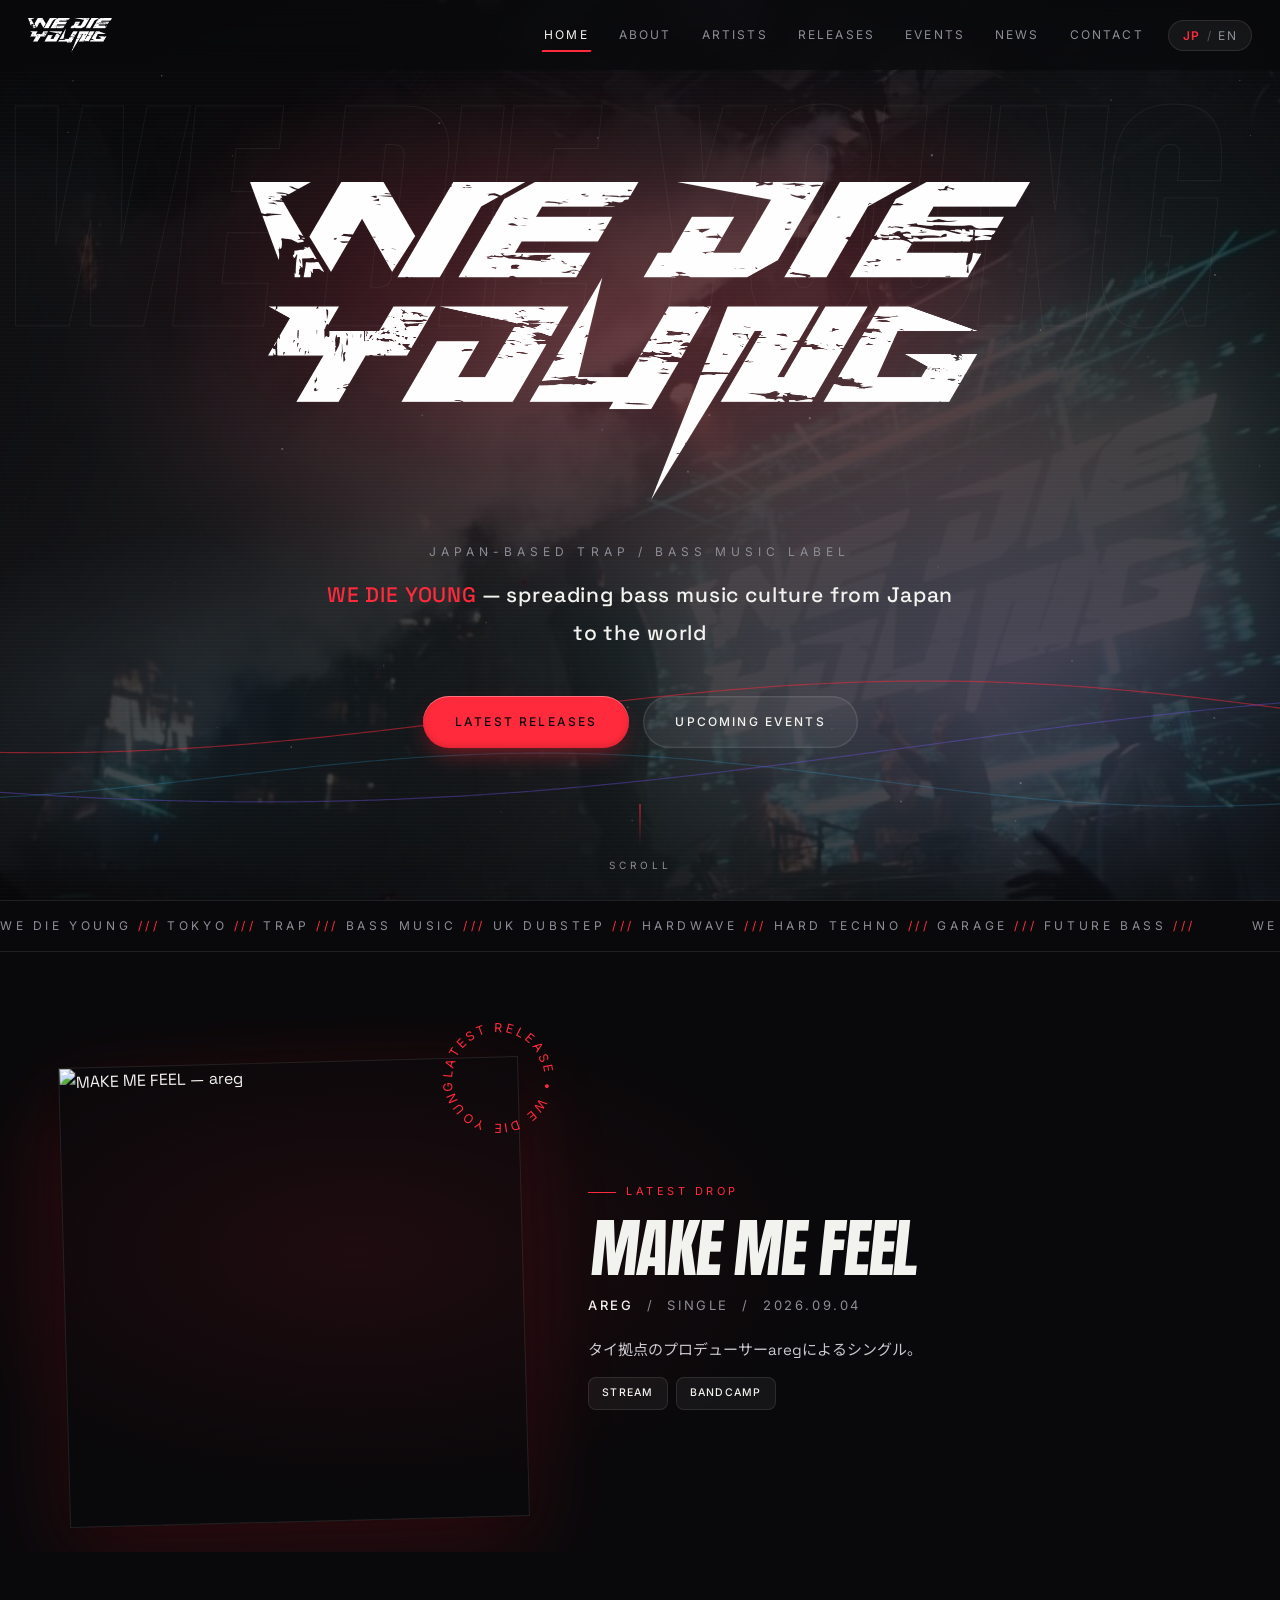
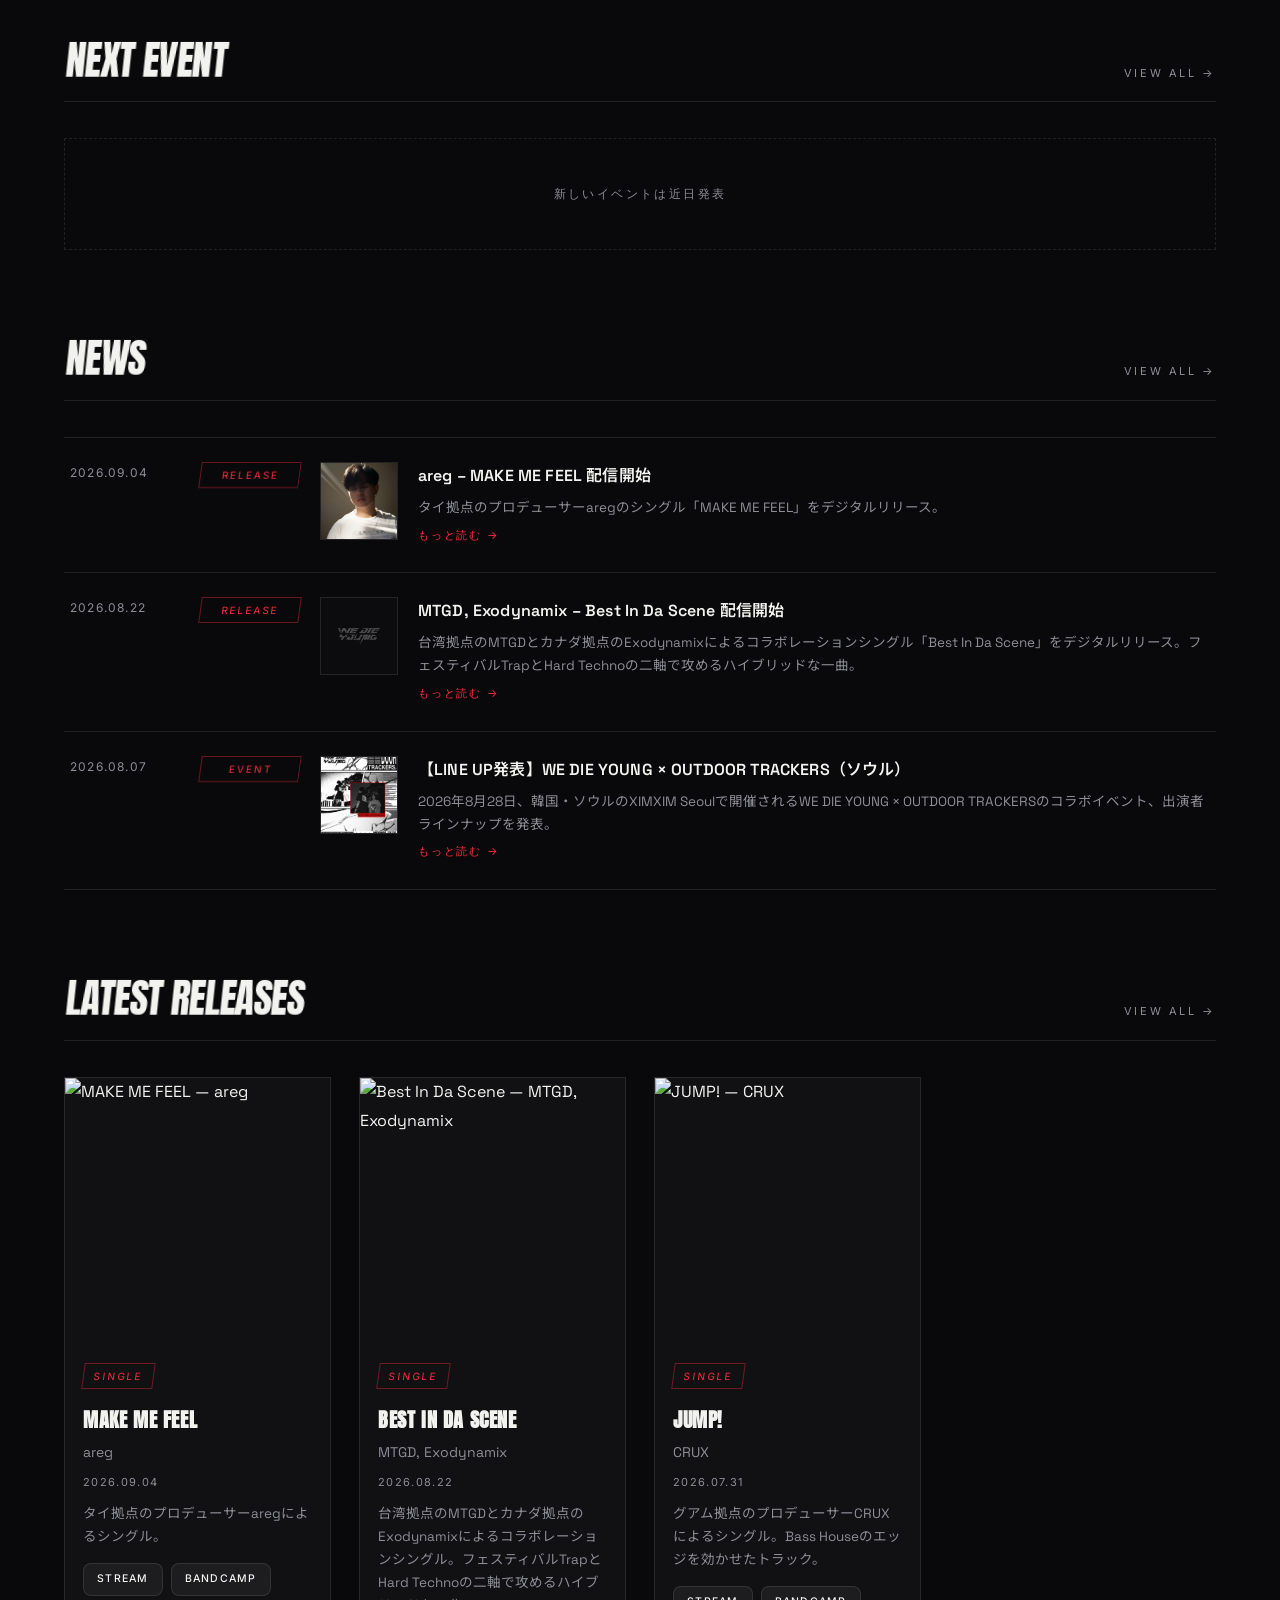
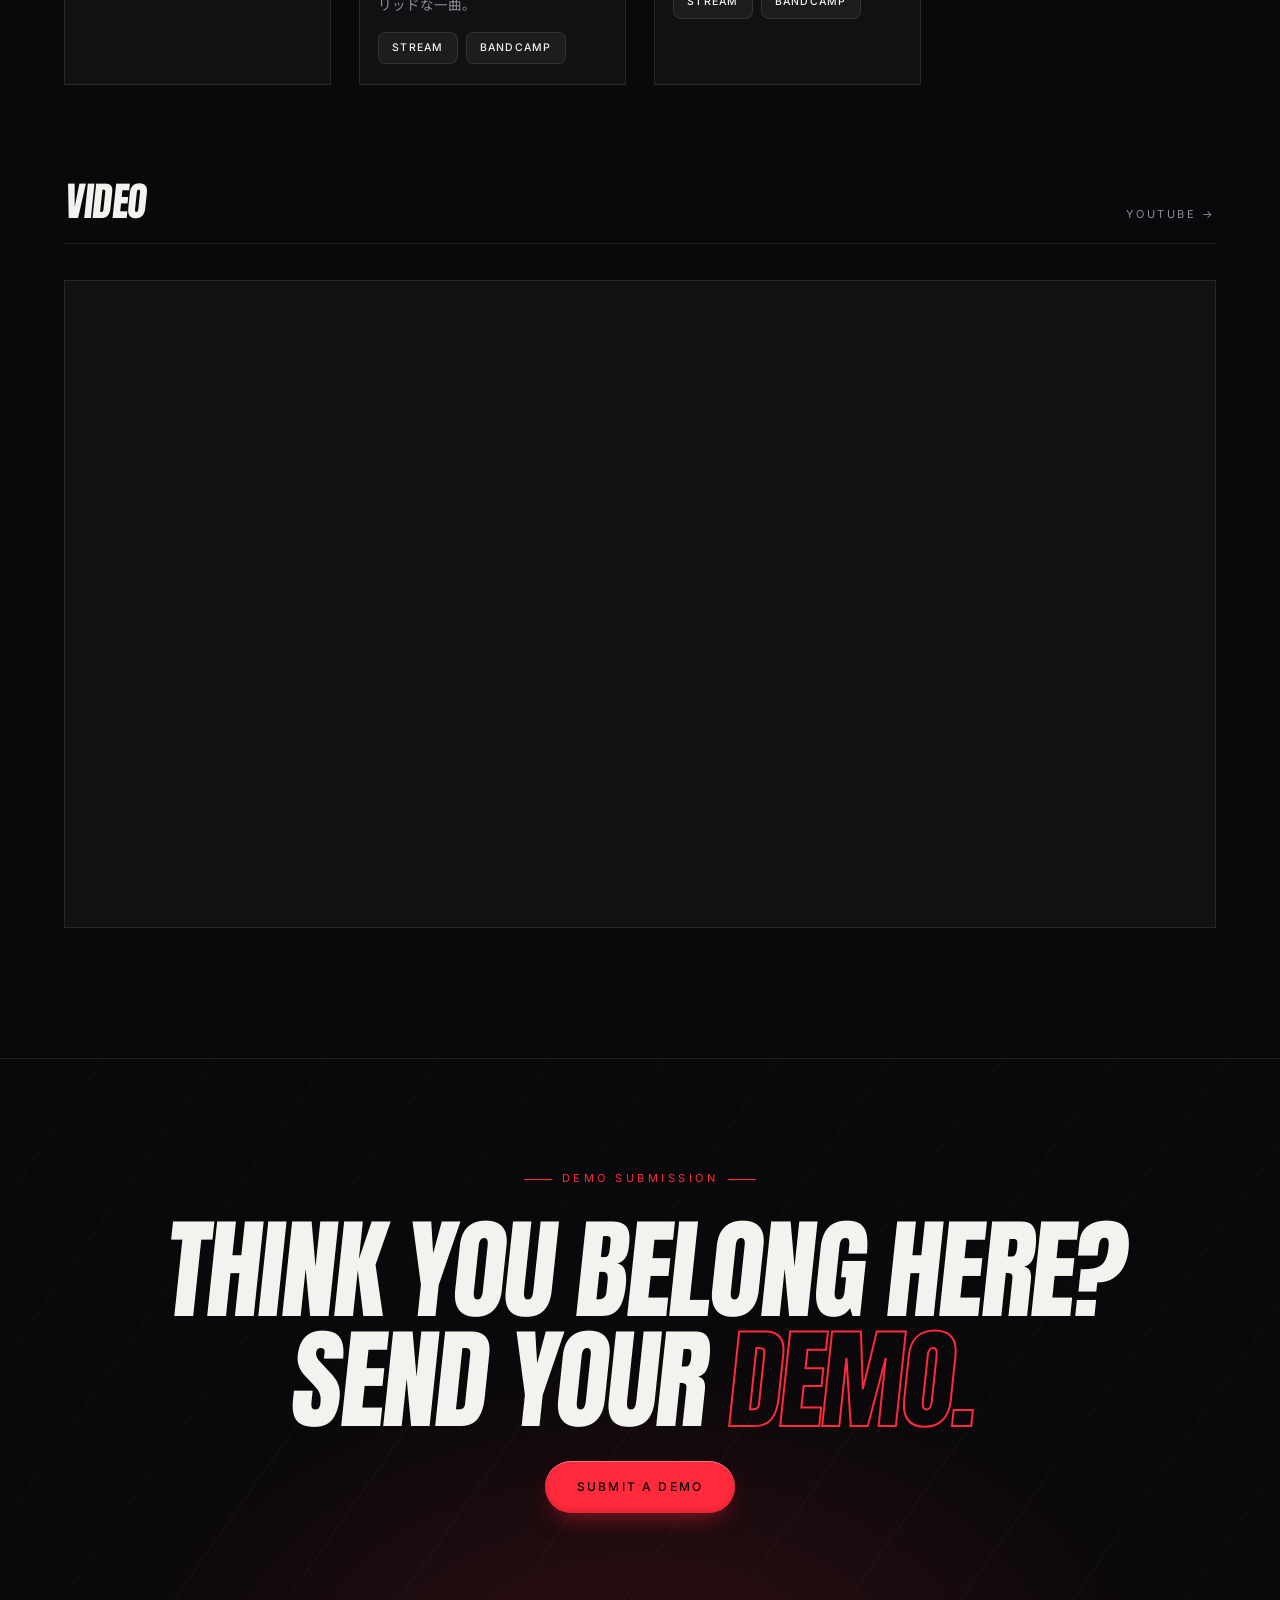
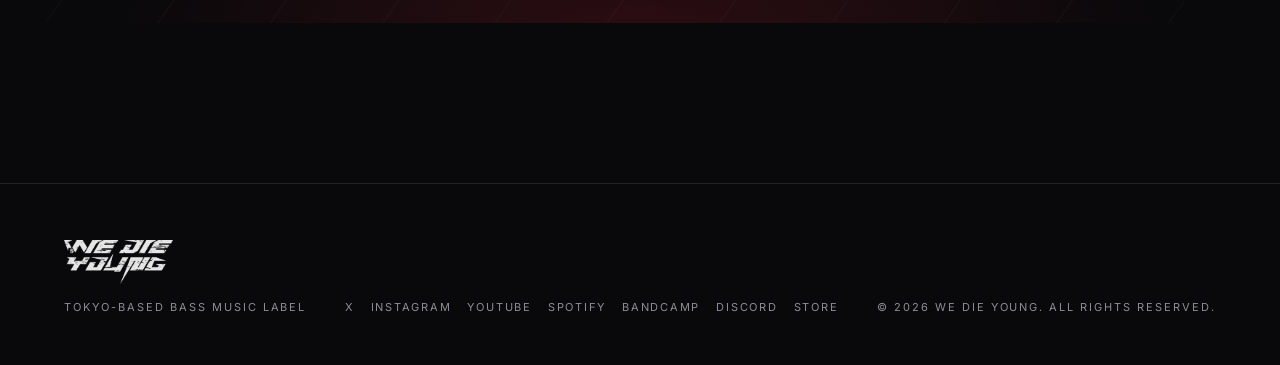
==== index.html @ 034a58c7 "NEWS: aregのSoundCloudリンクを追加 Co-Authored-By: Claude Sonnet 5 <noreply@anthropic.com>" ====
<!DOCTYPE html>
<html lang="ja">
<head>
  <meta charset="UTF-8">
  <meta name="viewport" content="width=device-width, initial-scale=1.0">

  <!-- Google Search Console 所有権確認 -->
  <meta name="google-site-verification" content="VJyze61ZXg7yGcKN54OyJdXApuCz0H3_Sy559-HtRFE" />

  <!-- Google Analytics 4 -->
  <script async src="https://www.googletagmanager.com/gtag/js?id=G-9M0V7KZEGQ"></script>
  <script>
    window.dataLayer = window.dataLayer || [];
    function gtag(){dataLayer.push(arguments);}
    gtag('js', new Date());
    gtag('config', 'G-9M0V7KZEGQ');
  </script>

  <!-- ============================================================
       SEO / OGP（タイトルや説明文は js/data.js から自動反映されます。
       公開時は data.js の siteUrl を本番URLに書き換えてください）
       ============================================================ -->
  <title>WE DIE YOUNG | Tokyo-based Bass Music Label</title>
  <meta name="description" content="WE DIE YOUNG は東京を拠点とする Bass Music / Trap レーベル。日本・アジアから先鋭的なダンスミュージックを発信します。">
  <meta name="robots" content="index, follow, max-image-preview:large">
  <link rel="canonical" href="https://wedieyoung.jp/">
  <meta property="og:type" content="website">
  <meta property="og:site_name" content="WE DIE YOUNG">
  <meta property="og:title" content="WE DIE YOUNG | Tokyo-based Bass Music Label">
  <meta property="og:description" content="Future Sounds from Tokyo — Trap / Bass / Club Music Label from Japan.">
  <meta property="og:url" content="https://wedieyoung.jp">
  <meta property="og:image" content="https://wedieyoung.jp/assets/images/ogp.png">
  <meta property="og:image:width" content="1200">
  <meta property="og:image:height" content="630">
  <meta property="og:locale" content="ja_JP">
  <meta property="og:locale:alternate" content="en_US">
  <meta name="twitter:card" content="summary_large_image">
  <meta name="twitter:title" content="WE DIE YOUNG | Tokyo-based Bass Music Label">
  <meta name="twitter:description" content="Future Sounds from Tokyo — Trap / Bass / Club Music Label from Japan.">
  <meta name="twitter:image" content="https://wedieyoung.jp/assets/images/ogp.png">

  <!-- 構造化データ（JSON-LD）: 検索エンジンにレーベル情報を伝える。
       内容を変える場合は js/data.js の SITE と内容を揃えてください。 -->
  <script type="application/ld+json">
  {
    "@context": "https://schema.org",
    "@graph": [
      {
        "@type": "Organization",
        "@id": "https://wedieyoung.jp/#organization",
        "name": "WE DIE YOUNG",
        "alternateName": "WDY",
        "url": "https://wedieyoung.jp/",
        "logo": "https://wedieyoung.jp/assets/images/favicon-512.png",
        "image": "https://wedieyoung.jp/assets/images/ogp.png",
        "description": "WE DIE YOUNGはProducer/DJのrejectionが2022年に立ち上げた日本発のトラップ/ベースミュージックレーベル。重低音が響く最先端のサウンドと圧巻のライブイベントで、グローバルなベースミュージックシーンをリードする。",
        "foundingDate": "2022",
        "foundingLocation": "Tokyo, Japan",
        "founder": { "@type": "Person", "name": "rejection" },
        "email": "info@wedieyoung.jp",
        "sameAs": [
          "https://x.com/WEDIEYOUNGrec",
          "https://www.instagram.com/wedieyoungrec",
          "https://www.youtube.com/@WEDIEYOUNGrec",
          "https://open.spotify.com/playlist/6JyYK5Vq5FzUuUBJyTbTCJ",
          "https://wedieyoung.bandcamp.com/",
          "https://discord.gg/NwJqNHU93J",
          "https://wedieyoungclothing.com/"
        ]
      },
      {
        "@type": "WebSite",
        "@id": "https://wedieyoung.jp/#website",
        "url": "https://wedieyoung.jp/",
        "name": "WE DIE YOUNG",
        "inLanguage": "ja",
        "publisher": { "@id": "https://wedieyoung.jp/#organization" }
      }
    ]
  }
  </script>
  <meta name="theme-color" content="#09090b">
  <link rel="icon" href="assets/images/favicon.ico" sizes="any">
  <link rel="icon" type="image/png" sizes="32x32" href="assets/images/favicon-32.png">
  <link rel="icon" type="image/png" sizes="512x512" href="assets/images/favicon-512.png">
  <link rel="apple-touch-icon" href="assets/images/apple-touch-icon.png">

  <!-- フォント -->
  <link rel="preconnect" href="https://fonts.googleapis.com">
  <link rel="preconnect" href="https://fonts.gstatic.com" crossorigin>
  <link href="https://fonts.googleapis.com/css2?family=Anton&family=Space+Grotesk:wght@400;500;600&family=Inter:wght@400;500;600&family=Noto+Sans+JP:wght@400;500;700&display=swap" rel="stylesheet">

  <link rel="stylesheet" href="css/style.css?v=2026072402">
</head>
<body>

  <!-- ============ ナビゲーション ============ -->
  <nav class="nav">
    <a class="nav-logo" href="#home" aria-label="WE DIE YOUNG home">
      <img src="assets/images/logo-white-nav.png" alt="WE DIE YOUNG">
    </a>
    <div class="nav-cluster">
      <div class="nav-links" id="nav-links">
        <a href="#home">HOME</a>
        <a href="#about">ABOUT</a>
        <a href="#artists">ARTISTS</a>
        <a href="#releases">RELEASES</a>
        <a href="#events">EVENTS</a>
        <a href="#news">NEWS</a>
        <a href="#contact">CONTACT</a>
      </div>
      <!-- 言語切替ボタン（日本語 / 英語） -->
      <button class="lang-toggle" id="lang-toggle" type="button" aria-label="Language / 言語切替">
        <span data-lang="ja">JP</span><span class="sep" aria-hidden="true">/</span><span data-lang="en">EN</span>
      </button>
      <button class="nav-burger" id="nav-burger" data-i18n-aria="burger" aria-label="メニューを開閉">MENU</button>
    </div>
  </nav>

  <!-- イントロローダー -->
  <div id="intro" aria-hidden="true"><img src="assets/images/logo-white.png" alt=""></div>
  <!-- スクロール進捗バー -->
  <div class="progress" id="progress" aria-hidden="true"></div>

  <!-- ============ HOME ============ -->
  <main>
  <section class="page" id="page-home">
    <div class="hero">
      <div class="hero-bg" aria-hidden="true"></div>
      <div class="hero-giant" aria-hidden="true">
        <span>WE DIE YOUNG&nbsp;&nbsp;WE DIE YOUNG&nbsp;&nbsp;WE DIE YOUNG&nbsp;&nbsp;</span>
        <span>WE DIE YOUNG&nbsp;&nbsp;WE DIE YOUNG&nbsp;&nbsp;WE DIE YOUNG&nbsp;&nbsp;</span>
      </div>
      <canvas id="hero-canvas" aria-hidden="true"></canvas>

      <div class="hero-core" id="hero-core">
        <h1 class="sr-only">WE DIE YOUNG — 東京発のトラップ / ベースミュージックレーベル</h1>
        <div class="glitch-wrap">
          <img class="hero-logo" src="assets/images/logo-white.png" alt="WE DIE YOUNG" fetchpriority="high">
          <img class="glitch-layer gl-r" src="assets/images/logo-white.png" alt="" aria-hidden="true">
          <img class="glitch-layer gl-c" src="assets/images/logo-white.png" alt="" aria-hidden="true">
        </div>
        <p class="hero-sub" id="hero-sub"></p>
        <p class="hero-tagline" id="hero-tagline"></p>
        <div class="hero-cta">
          <a class="btn" href="#releases">Latest Releases</a>
          <a class="btn ghost" href="#events">Upcoming Events</a>
        </div>
      </div>

      <div class="hero-scroll" aria-hidden="true"><span></span>SCROLL</div>
    </div>

    <!-- ティッカー -->
    <div class="ticker" aria-hidden="true">
      <div class="ticker-track">
        <span>WE DIE YOUNG <b>///</b> TOKYO <b>///</b> TRAP <b>///</b> BASS MUSIC <b>///</b> UK DUBSTEP <b>///</b> HARDWAVE <b>///</b> HARD TECHNO <b>///</b> GARAGE <b>///</b> FUTURE BASS <b>///</b></span>
        <span>WE DIE YOUNG <b>///</b> TOKYO <b>///</b> TRAP <b>///</b> BASS MUSIC <b>///</b> UK DUBSTEP <b>///</b> HARDWAVE <b>///</b> HARD TECHNO <b>///</b> GARAGE <b>///</b> FUTURE BASS <b>///</b></span>
      </div>
    </div>

    <!-- フィーチャードリリース（最新1作を大きく見せる） -->
    <section class="featured">
      <div class="wrap featured-grid">
        <div class="featured-art reveal">
          <img id="featured-cover" src="" alt="">
          <div class="featured-badge" aria-hidden="true">
            <svg viewBox="0 0 120 120">
              <defs><path id="circ" d="M60,60 m-46,0 a46,46 0 1,1 92,0 a46,46 0 1,1 -92,0"/></defs>
              <text><textPath href="#circ">LATEST RELEASE • WE DIE YOUNG • LATEST RELEASE • WDY •</textPath></text>
            </svg>
          </div>
        </div>
        <div class="featured-info reveal">
          <span class="eyebrow">Latest Drop</span>
          <h2 class="featured-title" id="featured-title"></h2>
          <p class="featured-artist" id="featured-artist"></p>
          <p class="featured-desc" id="featured-desc"></p>
          <div class="release-links featured-links" id="featured-links"></div>
        </div>
      </div>
    </section>

    <div class="wrap">
      <section class="home-section">
        <div class="section-bar">
          <h2 class="h-section">Next Event</h2>
          <a href="#events">VIEW ALL →</a>
        </div>
        <div class="event-list" id="home-event"></div>
      </section>
    </div>

    <div class="wrap">
      <section class="home-section">
        <div class="section-bar">
          <h2 class="h-section">News</h2>
          <a href="#news">VIEW ALL →</a>
        </div>
        <div class="news-list" id="home-news"></div>
      </section>
    </div>

    <div class="wrap">
      <section class="home-section">
        <div class="section-bar">
          <h2 class="h-section">Latest Releases</h2>
          <a href="#releases">VIEW ALL →</a>
        </div>
        <div class="release-grid" id="home-releases"></div>
      </section>
    </div>

    <!-- VIDEO（YouTube埋め込み。動画URLは js/data.js の SITE.featuredVideo で変更） -->
    <section class="video-section">
      <div class="wrap">
        <div class="section-bar">
          <h2 class="h-section">Video</h2>
          <a id="video-yt-link" target="_blank" rel="noopener">YOUTUBE →</a>
        </div>
        <div class="video-frame" id="home-video"></div>
      </div>
    </section>

    <!-- デモ募集CTAバナー -->
    <section class="cta-banner">
      <div class="wrap cta-inner reveal">
        <span class="eyebrow">Demo Submission</span>
        <h2 class="cta-title">THINK YOU BELONG HERE?<br>SEND YOUR <span>DEMO.</span></h2>
        <a class="btn" href="#contact">Submit a Demo</a>
      </div>
    </section>
  </section>

  <!-- ============ ABOUT ============ -->
  <section class="page" id="page-about">
    <div class="wrap">
      <header class="page-head">
        <span class="eyebrow">About the label</span>
        <h1 class="h-display">About</h1>
      </header>
      <p class="about-lead" id="about-lead"></p>
      <div class="about-text" id="about-text"></div>
      <div class="pillars" id="about-pillars"></div>
    </div>
  </section>

  <!-- ============ ARTISTS ============ -->
  <section class="page" id="page-artists">
    <div class="wrap">
      <header class="page-head">
        <span class="eyebrow">Producers / DJs</span>
        <h1 class="h-display">Artists</h1>
      </header>

      <!-- Owner -->
      <section class="artist-block">
        <div class="section-bar">
          <h2 class="h-section">Owner</h2>
        </div>
        <div class="owner-card" id="artist-owner"></div>
      </section>

      <!-- Featured -->
      <section class="artist-block">
        <div class="section-bar">
          <h2 class="h-section">Featured</h2>
          <span class="section-note" data-i18n="note-featured">4作品以上に参加したアーティスト</span>
        </div>
        <div class="artist-grid" id="artist-featured"></div>
      </section>

      <!-- Roster -->
      <section class="artist-block">
        <div class="section-bar">
          <h2 class="h-section">WE DIE YOUNG Roster</h2>
          <span class="section-note" data-i18n="note-roster">これまで参加した全アーティスト</span>
        </div>
        <div class="roster-grid" id="artist-roster"></div>
      </section>
    </div>
  </section>

  <!-- ============ RELEASES ============ -->
  <section class="page" id="page-releases">
    <div class="wrap">
      <header class="page-head">
        <span class="eyebrow">Singles / EPs / Compilations</span>
        <h1 class="h-display">Releases</h1>
      </header>
      <div class="filter-tabs" id="release-filters"></div>
      <div class="release-grid" id="release-grid"></div>
    </div>
  </section>

  <!-- ============ EVENTS ============ -->
  <section class="page" id="page-events">
    <div class="wrap">
      <header class="page-head">
        <span class="eyebrow">Shows / Parties</span>
        <h1 class="h-display">Events</h1>
      </header>
      <div class="event-tabs" id="event-tabs">
        <button class="on" data-mode="upcoming">UPCOMING</button>
        <button data-mode="past">ARCHIVE</button>
      </div>
      <div class="event-list" id="event-list"></div>
    </div>
  </section>

  <!-- ============ NEWS ============ -->
  <section class="page" id="page-news">
    <div class="wrap">
      <header class="page-head">
        <span class="eyebrow">Updates</span>
        <h1 class="h-display">News</h1>
      </header>
      <div class="news-list" id="news-list"></div>
    </div>
  </section>

  <!-- ============ CONTACT ============ -->
  <section class="page" id="page-contact">
    <div class="wrap">
      <header class="page-head">
        <span class="eyebrow">Get in touch</span>
        <h1 class="h-display">Contact</h1>
      </header>
      <div class="contact-grid">
        <form id="contact-form">
          <div class="form-field">
            <label for="cf-category" data-i18n="form-category">お問い合わせ種別</label>
            <select id="cf-category" name="category" required>
              <option value="demo" data-i18n="form-opt-demo">デモ応募（Demo Submission）</option>
              <option value="booking" data-i18n="form-opt-booking">出演依頼（Booking）</option>
              <option value="license" data-i18n="form-opt-license">ライセンス相談（Licensing）</option>
              <option value="other" data-i18n="form-opt-other">その他（Other）</option>
            </select>
          </div>
          <div class="form-field">
            <label for="cf-name" data-i18n="form-name">お名前 / Artist Name</label>
            <input id="cf-name" type="text" name="name" required autocomplete="name">
          </div>
          <div class="form-field">
            <label for="cf-email" data-i18n="form-email">メールアドレス</label>
            <input id="cf-email" type="email" name="email" required autocomplete="email">
          </div>
          <div class="form-field">
            <label for="cf-message" data-i18n="form-message">内容（デモの場合はSoundCloud等のリンクを記載）</label>
            <textarea id="cf-message" name="message" required></textarea>
          </div>
          <button class="btn" type="submit" data-i18n="form-submit">Send Message</button>
          <p class="form-note" id="form-status"></p>
          <p class="form-note" data-i18n="form-demo-note">※ デモ応募は非公開リンク（SoundCloud private link等）でお送りください。</p>
          <p class="form-note" data-i18n="form-reply-note">いただいたメッセージはすべて拝見いたしますが、内容により必ずしも回答・返信することをお約束するものではありません。あらかじめご了承いただいたうえでご利用ください。</p>
        </form>

        <aside class="contact-side">
          <div class="block">
            <h3>Email</h3>
            <a class="email-link" id="contact-email" href="#"></a>
          </div>
          <div class="block">
            <h3>Follow / Listen</h3>
            <div class="socials-row" id="contact-socials"></div>
          </div>
        </aside>
      </div>
    </div>
  </section>
  </main>

  <!-- ============ イベントレポート モーダル ============ -->
  <div class="event-modal" id="event-modal" aria-hidden="true">
    <div class="event-modal-backdrop" id="event-modal-backdrop"></div>
    <div class="event-modal-panel" role="dialog" aria-modal="true" aria-labelledby="em-title">
      <button class="event-modal-close" id="event-modal-close" data-i18n-aria="close" aria-label="閉じる">CLOSE ✕</button>
      <div class="event-modal-body" id="event-modal-body"></div>
    </div>
  </div>

  <!-- ============ 写真ライトボックス（クリックで拡大） ============ -->
  <div class="lightbox" id="lightbox" aria-hidden="true">
    <button class="lightbox-close" id="lightbox-close" data-i18n-aria="close" aria-label="閉じる">✕</button>
    <button class="lightbox-nav prev" id="lightbox-prev" data-i18n-aria="prev" aria-label="前の写真">‹</button>
    <img id="lightbox-img" src="" alt="">
    <button class="lightbox-nav next" id="lightbox-next" data-i18n-aria="next" aria-label="次の写真">›</button>
    <p class="lightbox-counter" id="lightbox-counter"></p>
  </div>

  <!-- ============ フッター ============ -->
  <footer>
    <div class="wrap footer-inner">
      <div>
        <a class="footer-logo" href="#home"><img src="assets/images/logo-white-nav.png" alt="WE DIE YOUNG"></a>
        <p class="footer-meta" style="margin-top:14px;">Tokyo-based Bass Music Label</p>
      </div>
      <div class="footer-socials" id="footer-socials"></div>
      <p class="footer-meta">© <span id="footer-year"></span> WE DIE YOUNG. All rights reserved.</p>
    </div>
  </footer>

  <!-- ★ コンテンツはすべて js/data.js を編集して更新します -->
  <script src="js/data.js?v=2026090402"></script>
  <script src="js/main.js?v=2026090402"></script>
</body>
</html>
---- css/style.css ----
/* ============================================================
   WE DIE YOUNG — style.css
   デザイン調整用。色を変えたい場合は下の :root の変数だけ
   変更すればサイト全体に反映されます。
   ============================================================ */

/* スクリーンリーダー / 検索エンジン用の非表示テキスト（見た目には出ない） */
.sr-only {
  position: absolute;
  width: 1px; height: 1px;
  padding: 0; margin: -1px;
  overflow: hidden;
  clip: rect(0, 0, 0, 0);
  white-space: nowrap;
  border: 0;
}

:root {
  /* ---- カラーパレット（ここを書き換えると全体の配色が変わる） ---- */
  --void:   #09090b;   /* 背景（ほぼ黒） */
  --panel:  #111114;   /* カード背景 */
  --panel2: #16161b;   /* カードhover */
  --line:   rgba(242, 242, 239, 0.10);  /* 罫線 */
  --bone:   #f2f2ef;   /* メイン文字色（白） */
  --ash:    #8d8d97;   /* サブ文字色（グレー） */
  --red:    #ff2a3c;   /* メインアクセント（赤） */
  --violet: #7b5bff;   /* サブアクセント（紫） */
  --cyan:   #38c5ff;   /* サブアクセント（青） */

  /* ---- タイポグラフィ ---- */
  --font-display: "Anton", "Noto Sans JP", sans-serif;
  --font-body: "Space Grotesk", "Noto Sans JP", sans-serif;
  --font-mono: "Inter", sans-serif;

  /* ---- モーション（操作への反応は速く、移動は滑らかに） ---- */
  --ease-spring: cubic-bezier(0.22, 1, 0.36, 1);
  --ease-spring-bounce: cubic-bezier(0.34, 1.56, 0.64, 1);
  --ease-spring-close: cubic-bezier(0.64, 0, 0.78, 0);
  --dur-instant: 100ms;
  --dur-fast: 200ms;
  --dur-med: 320ms;

  --max-w: 1200px;
  --slash: polygon(0 0, 100% 0, 100% calc(100% - 56px), 0 100%);
}

* { margin: 0; padding: 0; box-sizing: border-box; }

html { scroll-behavior: smooth; }

body {
  background: var(--void);
  color: var(--bone);
  font-family: var(--font-body);
  font-size: 16px;
  line-height: 1.8;
  -webkit-font-smoothing: antialiased;
  overflow-x: hidden;
}

img { max-width: 100%; display: block; }
a { color: inherit; text-decoration: none; }
ul { list-style: none; }

::selection { background: var(--red); color: var(--void); }

/* ============ 共通レイアウト ============ */
.wrap { max-width: var(--max-w); margin: 0 auto; padding: 0 24px; }

.page { display: none; padding-bottom: 120px; }
.page.active { display: block; animation: pageIn var(--dur-med) var(--ease-spring) both; }

@keyframes pageIn {
  from { opacity: 0; transform: translateY(14px); }
  to   { opacity: 1; transform: none; }
}

.page-head { padding: 140px 0 48px; position: relative; }
.page-head .eyebrow { margin-bottom: 8px; }

.eyebrow {
  font-family: var(--font-mono);
  font-size: 11px;
  letter-spacing: .32em;
  color: var(--red);
  text-transform: uppercase;
  display: inline-flex;
  align-items: center;
  gap: 10px;
}
.eyebrow::before {
  content: "";
  width: 28px; height: 1px;
  background: var(--red);
  transform: skewX(-30deg);
}

.h-display {
  font-family: var(--font-display);
  font-weight: 400;
  font-size: clamp(44px, 8vw, 88px);
  line-height: 1;
  letter-spacing: -.02em;
  text-transform: uppercase;
  transform: skewX(-6deg);
  transform-origin: left bottom;
}

.h-section {
  font-family: var(--font-display);
  font-weight: 400;
  font-size: clamp(26px, 4vw, 40px);
  line-height: 1.02;
  text-transform: uppercase;
  letter-spacing: -.015em;
  transform: skewX(-6deg);
  transform-origin: left bottom;
}

.muted { color: var(--ash); }

/* ============ ナビゲーション ============ */
.nav {
  position: fixed;
  top: 0; left: 0; right: 0;
  z-index: 100;
  display: flex;
  align-items: center;
  justify-content: space-between;
  padding: 18px 28px;
  background: rgba(9, 9, 11, .68);
  backdrop-filter: blur(16px) saturate(160%);
  -webkit-backdrop-filter: blur(16px) saturate(160%);
  transition: background-color var(--dur-fast) var(--ease-spring);
}

/* コンテンツが下を通る時だけ、硬い線ではなく柔らかな境界を見せる */
.nav::after {
  content: "";
  position: absolute;
  top: 100%;
  left: 0;
  right: 0;
  height: 18px;
  pointer-events: none;
  opacity: 0;
  background: linear-gradient(180deg, rgba(9, 9, 11, .32), rgba(9, 9, 11, 0));
  backdrop-filter: blur(2px);
  -webkit-backdrop-filter: blur(2px);
  transition: opacity var(--dur-fast) var(--ease-spring);
}
.nav.scrolled { background: rgba(9, 9, 11, .76); }
.nav.scrolled::after { opacity: 1; }

.nav-logo img { height: 34px; width: auto; }

.nav-links {
  display: flex;
  gap: 26px;
  font-family: var(--font-mono);
  font-size: 12px;
  letter-spacing: .18em;
}

.nav-links a {
  position: relative;
  padding: 6px 2px;
  color: var(--ash);
  transition:
    color var(--dur-fast) var(--ease-spring),
    transform var(--dur-instant) var(--ease-spring);
}
.nav-links a::after {
  content: "";
  position: absolute;
  left: 0; bottom: 0;
  width: 100%; height: 2px;
  background: var(--red);
  transform: scaleX(0) skewX(-30deg);
  transform-origin: left;
  transition: transform var(--dur-fast) var(--ease-spring);
}
.nav-links a:hover, .nav-links a.current { color: var(--bone); }
.nav-links a:hover::after, .nav-links a.current::after { transform: scaleX(1) skewX(-30deg); }
.nav-links a:active { transform: scale(.97); }

.nav-burger {
  display: none;
  background: rgba(242,242,239,.05);
  border: 1.5px solid var(--line);
  border-radius: 10px;
  color: var(--bone);
  font-family: var(--font-mono);
  font-size: 11px;
  letter-spacing: .2em;
  padding: 8px 14px;
  cursor: pointer;
  transition:
    border-color var(--dur-fast) var(--ease-spring),
    background-color var(--dur-fast) var(--ease-spring),
    transform var(--dur-instant) var(--ease-spring);
}
.nav-burger:hover { border-color: var(--bone); background: rgba(242,242,239,.1); }

/* ロゴ以外（ナビリンク・言語切替・メニュー）を右側にまとめる */
.nav-cluster {
  display: flex;
  align-items: center;
  gap: 22px;
}

/* 言語切替ボタン（JP / EN） */
.lang-toggle {
  display: inline-flex;
  align-items: center;
  gap: 6px;
  background: rgba(242,242,239,.05);
  border: 1.5px solid var(--line);
  border-radius: 999px;
  padding: 7px 14px;
  font-family: var(--font-mono);
  font-size: 12px;
  letter-spacing: .12em;
  cursor: pointer;
  transition:
    border-color var(--dur-fast) var(--ease-spring),
    background-color var(--dur-fast) var(--ease-spring),
    transform var(--dur-instant) var(--ease-spring);
}
.lang-toggle:hover { border-color: var(--ash); background: rgba(242,242,239,.1); }
.lang-toggle:active, .nav-burger:active, .nav-logo:active { transform: scale(.97); }
.lang-toggle .sep { color: var(--ash); opacity: .5; }
.lang-toggle [data-lang] {
  color: var(--ash);
  transition: color var(--dur-fast) var(--ease-spring);
}
.lang-toggle [data-lang].on { color: var(--red); font-weight: 600; }

/* ============ イントロローダー ============ */
#intro {
  position: fixed;
  inset: 0;
  z-index: 300;
  background: var(--void);
  display: flex;
  align-items: center;
  justify-content: center;
  transition: opacity .55s ease, visibility .55s;
}
#intro img {
  width: min(420px, 64vw);
  animation: introFlicker 1s steps(1) both;
}
#intro.done { opacity: 0; visibility: hidden; }
@keyframes introFlicker {
  0% { opacity: 0; }
  8% { opacity: 1; } 14% { opacity: .15; }
  20% { opacity: 1; } 26% { opacity: .35; }
  34% { opacity: 1; } 41% { opacity: .2; }
  48%, 100% { opacity: 1; }
}

/* ============ スクロール進捗バー ============ */
.progress {
  position: fixed;
  top: 0; left: 0;
  height: 2px;
  width: 0;
  background: linear-gradient(90deg, var(--red), var(--violet));
  z-index: 220;
}

/* ============ HOME: ヒーロー ============ */
.hero {
  min-height: 100svh;
  display: flex;
  flex-direction: column;
  justify-content: center;
  align-items: center;
  position: relative;
  text-align: center;
  padding: 120px 24px 90px;
  overflow: hidden;
}

.hero-bg {
  position: absolute;
  inset: 0;
  background:
    radial-gradient(ellipse 70% 50% at 50% 38%, rgba(255,42,60,.16), transparent 65%),
    radial-gradient(ellipse 45% 38% at 80% 75%, rgba(123,91,255,.12), transparent 70%),
    radial-gradient(ellipse 35% 30% at 15% 80%, rgba(56,197,255,.07), transparent 70%),
    var(--void);
}
/* ライブ写真をヒーロー背面にうっすら敷く（差し替えは assets/images/hero-bg.jpg） */
.hero-bg::before {
  content: "";
  position: absolute;
  inset: 0;
  background: url("../assets/images/hero-bg.jpg") center center / cover no-repeat;
  opacity: .22;
  filter: saturate(1.05) contrast(1.02);
  pointer-events: none;
}
/* スキャンライン + ビネット */
.hero-bg::after {
  content: "";
  position: absolute;
  inset: 0;
  background:
    radial-gradient(ellipse 120% 90% at 50% 50%, transparent 55%, rgba(0,0,0,.55)),
    repeating-linear-gradient(0deg, transparent 0 3px, rgba(255,255,255,.015) 3px 4px);
  pointer-events: none;
}

#hero-canvas {
  position: absolute;
  inset: 0;
  width: 100%;
  height: 100%;
  z-index: 1;
  opacity: .9;
}

/* 背景の特大アウトライン文字（ゆっくり流れる） */
.hero-giant {
  position: absolute;
  top: 10%;
  left: 0;
  display: flex;
  white-space: nowrap;
  font-family: var(--font-display);
  font-weight: 400;
  font-size: clamp(110px, 20vw, 300px);
  line-height: 1;
  letter-spacing: -.03em;
  color: transparent;
  -webkit-text-stroke: 1px rgba(242,242,239,.055);
  transform: skewX(-6deg);
  animation: giantScroll 46s linear infinite;
  pointer-events: none;
  user-select: none;
}
@keyframes giantScroll { to { transform: skewX(-6deg) translateX(-50%); } }

.hero-core { position: relative; z-index: 2; display: flex; flex-direction: column; align-items: center; }

.glitch-wrap {
  position: relative;
  width: min(780px, 88vw);
  animation: heroIn 1s ease both .1s;
}
.hero-logo {
  width: 100%;
  filter: drop-shadow(0 0 70px rgba(255,42,60,.22));
}
/* グリッチレイヤー（赤/シアンのズレが時々走る） */
.glitch-layer {
  position: absolute;
  inset: 0;
  width: 100%;
  opacity: 0;
  pointer-events: none;
}
.gl-r { filter: drop-shadow(0 0 1px rgba(255,42,60,.95)) opacity(.85); animation: glitchA 6s steps(1) infinite 2s; }
.gl-c { filter: drop-shadow(0 0 1px rgba(56,197,255,.95)) opacity(.85); animation: glitchB 6s steps(1) infinite 2.07s; }
@keyframes glitchA {
  0%, 88% { opacity: 0; }
  89% { opacity: .9; transform: translate(4px, -2px); clip-path: inset(8% 0 70% 0); }
  91% { opacity: .9; transform: translate(-5px, 2px); clip-path: inset(55% 0 22% 0); }
  93% { opacity: .9; transform: translate(3px, 0);   clip-path: inset(30% 0 48% 0); }
  95%, 100% { opacity: 0; }
}
@keyframes glitchB {
  0%, 88% { opacity: 0; }
  90% { opacity: .9; transform: translate(-4px, 2px); clip-path: inset(64% 0 12% 0); }
  92% { opacity: .9; transform: translate(5px, -1px); clip-path: inset(18% 0 62% 0); }
  94%, 100% { opacity: 0; }
}

@keyframes heroIn {
  from { opacity: 0; transform: translateY(24px) scale(.985); }
  to   { opacity: 1; transform: none; }
}

.hero-sub {
  margin-top: 42px;
  font-family: var(--font-mono);
  font-size: 12px;
  letter-spacing: .42em;
  color: var(--ash);
  text-transform: uppercase;
  animation: heroIn 1s ease both .3s;
}

.hero-tagline {
  margin-top: 14px;
  font-weight: 500;
  font-size: clamp(15px, 2.4vw, 21px);
  letter-spacing: .04em;
  max-width: 640px;
  animation: heroIn 1s ease both .45s;
}
.hero-tagline em { font-style: normal; color: var(--red); }

.hero-cta {
  margin-top: 44px;
  display: flex;
  gap: 14px;
  flex-wrap: wrap;
  justify-content: center;
  animation: heroIn 1s ease both .6s;
}

.hero-scroll {
  position: absolute;
  bottom: 26px;
  left: 50%;
  transform: translateX(-50%);
  z-index: 2;
  font-family: var(--font-mono);
  font-size: 10px;
  letter-spacing: .4em;
  color: var(--ash);
  display: flex;
  flex-direction: column;
  align-items: center;
  gap: 10px;
}
.hero-scroll span {
  width: 1px;
  height: 42px;
  background: linear-gradient(var(--red), transparent);
  animation: scrollPulse 1.8s ease-in-out infinite;
}
@keyframes scrollPulse {
  0%, 100% { transform: scaleY(.4); transform-origin: top; opacity: .4; }
  50% { transform: scaleY(1); opacity: 1; }
}

/* はっきり押せるとわかる、丸みのあるプライマリボタン */
.btn {
  font-family: var(--font-mono);
  font-size: 12px;
  letter-spacing: .18em;
  text-transform: uppercase;
  font-weight: 500;
  padding: 15px 32px;
  background: var(--red);
  color: var(--void);
  border-radius: 999px;
  box-shadow:
    inset 0 1px 0 rgba(255,255,255,.35),
    inset 0 -2px 6px rgba(0,0,0,.15),
    0 10px 24px -8px rgba(255,42,60,.55),
    0 2px 6px rgba(0,0,0,.3);
  transition:
    transform var(--dur-instant) var(--ease-spring),
    background-color var(--dur-fast) var(--ease-spring),
    box-shadow var(--dur-fast) var(--ease-spring);
  display: inline-block;
  border: none;
  cursor: pointer;
}
.btn:hover {
  background: var(--bone);
  transform: translateY(-2px);
  box-shadow:
    inset 0 1px 0 rgba(255,255,255,.5),
    0 14px 30px -8px rgba(255,42,60,.4),
    0 4px 10px rgba(0,0,0,.35);
}
.btn:active { transform: translateY(0) scale(.96); box-shadow: inset 0 2px 6px rgba(0,0,0,.25); }

.btn.ghost {
  background: rgba(242,242,239,.05);
  color: var(--bone);
  box-shadow: inset 0 0 0 1.5px var(--line);
}
.btn.ghost:hover {
  box-shadow: inset 0 0 0 1.5px var(--bone), 0 8px 20px -10px rgba(0,0,0,.5);
  background: rgba(242,242,239,.1);
  transform: translateY(-2px);
}
.btn.ghost:active { box-shadow: inset 0 0 0 1.5px var(--bone); transform: translateY(0) scale(.96); }

/* ============ フィーチャードリリース ============ */
.featured {
  position: relative;
  padding: 110px 0 30px;
  overflow: hidden;
}
.featured::before {
  content: "";
  position: absolute;
  inset: 0;
  background: radial-gradient(ellipse 55% 60% at 28% 50%, rgba(255,42,60,.09), transparent 70%);
  pointer-events: none;
}
.featured-grid {
  display: grid;
  grid-template-columns: minmax(0, 460px) 1fr;
  gap: 64px;
  align-items: center;
  position: relative;
}
.featured-art { position: relative; }
.featured-art > img {
  width: 100%;
  aspect-ratio: 1;
  object-fit: cover;
  border: 1px solid var(--line);
  box-shadow: 0 30px 90px rgba(255, 42, 60, .16), 0 10px 40px rgba(0,0,0,.6);
  transform: rotate(-1.5deg);
  transition: transform var(--dur-med) var(--ease-spring);
}
.featured-art:hover > img { transform: rotate(0deg) scale(1.015); }

/* 回転する円形バッジ */
.featured-badge {
  position: absolute;
  top: -44px;
  right: -34px;
  width: 120px;
  height: 120px;
  animation: spin 16s linear infinite;
  pointer-events: none;
}
.featured-badge text {
  font-family: var(--font-mono);
  font-size: 12.5px;
  letter-spacing: .2em;
  fill: var(--red);
}
@keyframes spin { to { transform: rotate(360deg); } }

.featured-title {
  font-family: var(--font-display);
  font-weight: 400;
  font-size: clamp(34px, 5.4vw, 64px);
  line-height: 1;
  letter-spacing: -.02em;
  text-transform: uppercase;
  transform: skewX(-6deg);
  transform-origin: left bottom;
  margin-top: 14px;
}
.featured-artist {
  font-family: var(--font-mono);
  font-size: 13px;
  letter-spacing: .2em;
  color: var(--ash);
  margin-top: 14px;
  text-transform: uppercase;
}
.featured-artist b { color: var(--bone); font-weight: 500; }
.featured-desc { color: #c9c9cf; margin-top: 18px; max-width: 520px; font-size: 15px; }
.featured-links { margin-top: 26px; }
.featured-links a { font-size: 11.5px; padding: 9px 18px; }

/* ============ ジャンルウォール ============ */
/* ============ VIDEO（YouTube埋め込み） ============ */
.video-section {
  position: relative;
  padding: 96px 0 20px;
}
.video-frame {
  position: relative;
  width: 100%;
  aspect-ratio: 16 / 9;
  background: var(--panel);
  border: 1px solid var(--line);
  overflow: hidden;
}
.video-frame iframe {
  position: absolute;
  inset: 0;
  width: 100%;
  height: 100%;
  border: 0;
  display: block;
}

.genres {
  position: relative;
  padding: 96px 0 20px;
  overflow: hidden;
}
.genres::before {
  content: "";
  position: absolute;
  inset: 0;
  background: radial-gradient(ellipse 50% 55% at 85% 35%, rgba(123,91,255,.08), transparent 70%);
  pointer-events: none;
}
.genre-list { border-top: 1px solid var(--line); }
.genre-list li {
  position: relative;
  border-bottom: 1px solid var(--line);
  overflow: hidden;
}
.genre-list .g-row {
  display: flex;
  align-items: baseline;
  gap: 26px;
  padding: 18px 10px;
  transition: transform .3s ease;
}
.genre-list .g-tag {
  font-family: var(--font-mono);
  font-size: 11px;
  letter-spacing: .26em;
  color: var(--ash);
  transition: color .3s;
}
.genre-list .g-name {
  font-family: var(--font-display);
  font-weight: 400;
  font-size: clamp(34px, 6.5vw, 78px);
  line-height: 1.02;
  text-transform: uppercase;
  letter-spacing: -.02em;
  transform: skewX(-6deg);
  color: transparent;
  -webkit-text-stroke: 1px rgba(242,242,239,.55);
  transition: color .3s ease, -webkit-text-stroke-color .3s ease;
}
/* hover: 赤いスラッシュ帯が走り、文字が塗りつぶされる */
.genre-list li::after {
  content: "";
  position: absolute;
  top: 0; bottom: 0;
  left: -30%;
  width: 16%;
  background: linear-gradient(90deg, transparent, rgba(255,42,60,.22), transparent);
  transform: skewX(-22deg);
  transition: left .5s ease;
  pointer-events: none;
}
.genre-list li:hover::after { left: 120%; }
.genre-list li:hover .g-row { transform: translateX(16px); }
.genre-list li:hover .g-name { color: var(--bone); -webkit-text-stroke-color: transparent; }
.genre-list li:hover .g-tag { color: var(--red); }

/* ============ CTAバナー ============ */
.cta-banner {
  position: relative;
  margin-top: 110px;
  padding: 110px 0;
  border-top: 1px solid var(--line);
  overflow: hidden;
}
.cta-banner::before {
  content: "";
  position: absolute;
  inset: 0;
  background:
    radial-gradient(ellipse 65% 90% at 50% 110%, rgba(255,42,60,.16), transparent 65%),
    repeating-linear-gradient(-55deg, transparent 0 90px, rgba(242,242,239,.018) 90px 92px);
  pointer-events: none;
}
.cta-inner {
  position: relative;
  text-align: center;
  display: flex;
  flex-direction: column;
  align-items: center;
  gap: 26px;
}
.cta-inner .eyebrow::after {
  content: "";
  width: 28px; height: 1px;
  background: var(--red);
  transform: skewX(-30deg);
}
.cta-title {
  font-family: var(--font-display);
  font-weight: 400;
  font-size: clamp(44px, 9vw, 110px);
  line-height: 1;
  letter-spacing: -.025em;
  text-transform: uppercase;
  transform: skewX(-6deg);
}
.cta-title span {
  color: transparent;
  -webkit-text-stroke: 2px var(--red);
}

/* ============ ティッカー（マーキー） ============ */
.ticker {
  border-top: 1px solid var(--line);
  border-bottom: 1px solid var(--line);
  overflow: hidden;
  padding: 14px 0;
  background: var(--void);
}
.ticker-track {
  display: flex;
  gap: 56px;
  width: max-content;
  animation: ticker 28s linear infinite;
  font-family: var(--font-mono);
  font-size: 12px;
  letter-spacing: .3em;
  color: var(--ash);
  text-transform: uppercase;
  white-space: nowrap;
}
.ticker-track b { color: var(--red); font-weight: 400; }
@keyframes ticker { to { transform: translateX(-50%); } }

/* ============ HOME: セクション ============ */
.home-section { padding: 88px 0 0; }

.section-bar {
  display: flex;
  align-items: baseline;
  justify-content: space-between;
  gap: 16px;
  margin-bottom: 36px;
  border-bottom: 1px solid var(--line);
  padding-bottom: 18px;
}
.section-bar a {
  font-family: var(--font-mono);
  font-size: 11px;
  letter-spacing: .24em;
  color: var(--ash);
  transition:
    color var(--dur-fast) var(--ease-spring),
    transform var(--dur-instant) var(--ease-spring);
}
.section-bar a:hover { color: var(--red); }
.section-bar a:active { transform: scale(.97); }

/* ============ リリースカード ============ */
.release-grid {
  display: grid;
  grid-template-columns: repeat(auto-fill, minmax(260px, 1fr));
  gap: 28px;
}

.release-card {
  background: var(--panel);
  border: 1px solid var(--line);
  transition:
    transform var(--dur-fast) var(--ease-spring),
    border-color var(--dur-fast) var(--ease-spring);
  position: relative;
  overflow: hidden;
}
.release-card:hover { transform: translateY(-5px); border-color: rgba(255,42,60,.5); }
.release-card:active { transform: scale(.97); }

.release-cover { position: relative; aspect-ratio: 1; overflow: hidden; }
.release-cover img {
  width: 100%; height: 100%;
  object-fit: cover;
  transition: transform var(--dur-med) var(--ease-spring);
}
.release-card:hover .release-cover img { transform: scale(1.045); }

/* 赤いスラッシュが横切るhover演出 */
.release-cover::after {
  content: "";
  position: absolute;
  top: 0; bottom: 0;
  left: -40%;
  width: 18%;
  background: linear-gradient(90deg, transparent, rgba(255,42,60,.35), transparent);
  transform: skewX(-22deg);
  transition: left var(--dur-med) var(--ease-spring);
  pointer-events: none;
}
.release-card:hover .release-cover::after { left: 130%; }

.release-body { padding: 18px 18px 20px; }

.tag {
  font-family: var(--font-mono);
  font-size: 10px;
  letter-spacing: .22em;
  padding: 3px 10px;
  color: var(--red);
  border: 1px solid rgba(255,42,60,.4);
  display: inline-block;
  transform: skewX(-8deg);
}
.tag.t-ep        { color: var(--violet); border-color: rgba(123,91,255,.45); }
.tag.t-compilation, .tag.t-album { color: var(--cyan); border-color: rgba(56,197,255,.45); }

.release-title {
  font-family: var(--font-display);
  font-size: 20px;
  letter-spacing: .03em;
  margin-top: 12px;
  text-transform: uppercase;
}
.release-artist { color: var(--ash); font-size: 14px; margin-top: 2px; }
.release-date {
  font-family: var(--font-mono);
  font-size: 11px;
  color: var(--ash);
  margin-top: 8px;
  letter-spacing: .12em;
}
.release-desc { font-size: 13.5px; color: var(--ash); margin-top: 10px; line-height: 1.7; }

.release-links {
  display: flex;
  flex-wrap: wrap;
  gap: 8px;
  margin-top: 14px;
}
.release-links a {
  font-family: var(--font-mono);
  font-size: 10.5px;
  letter-spacing: .12em;
  font-weight: 500;
  color: var(--bone);
  background: rgba(242,242,239,.05);
  border: 1.5px solid var(--line);
  border-radius: 8px;
  padding: 6px 13px;
  transition:
    border-color var(--dur-fast) var(--ease-spring),
    color var(--dur-fast) var(--ease-spring),
    background-color var(--dur-fast) var(--ease-spring),
    transform var(--dur-instant) var(--ease-spring);
  text-transform: uppercase;
}
.release-links a:hover { border-color: var(--red); color: var(--red); background: rgba(255,42,60,.08); }
.release-links a:active { transform: scale(.96); }

/* リリース絞り込みタブ */
.filter-tabs {
  display: flex;
  gap: 10px;
  flex-wrap: wrap;
  margin-bottom: 34px;
}
.filter-tabs button {
  font-family: var(--font-mono);
  font-size: 11px;
  letter-spacing: .16em;
  font-weight: 500;
  padding: 10px 20px;
  background: rgba(242,242,239,.04);
  border: 1.5px solid var(--line);
  border-radius: 999px;
  color: var(--ash);
  cursor: pointer;
  transition:
    color var(--dur-fast) var(--ease-spring),
    background-color var(--dur-fast) var(--ease-spring),
    border-color var(--dur-fast) var(--ease-spring),
    box-shadow var(--dur-fast) var(--ease-spring),
    transform var(--dur-instant) var(--ease-spring);
}
.filter-tabs button:hover { color: var(--bone); border-color: var(--bone); background: rgba(242,242,239,.08); }
.filter-tabs button.on {
  background: var(--red);
  border-color: var(--red);
  color: var(--void);
  box-shadow: 0 6px 16px -6px rgba(255,42,60,.6);
}
.filter-tabs button:active { transform: scale(.96); }

/* ============ イベント ============ */
.event-tabs { display: flex; gap: 10px; margin-bottom: 34px; }
.event-tabs button {
  font-family: var(--font-mono);
  font-size: 11px;
  letter-spacing: .16em;
  font-weight: 500;
  padding: 10px 22px;
  background: rgba(242,242,239,.04);
  border: 1.5px solid var(--line);
  border-radius: 999px;
  color: var(--ash);
  cursor: pointer;
  transition:
    color var(--dur-fast) var(--ease-spring),
    background-color var(--dur-fast) var(--ease-spring),
    border-color var(--dur-fast) var(--ease-spring),
    box-shadow var(--dur-fast) var(--ease-spring),
    transform var(--dur-instant) var(--ease-spring);
}
.event-tabs button:hover { color: var(--bone); border-color: var(--bone); background: rgba(242,242,239,.08); }
.event-tabs button.on {
  background: var(--red);
  border-color: var(--red);
  color: var(--void);
  box-shadow: 0 6px 16px -6px rgba(255,42,60,.6);
}
.event-tabs button:active { transform: scale(.96); }

.event-list { display: grid; gap: 24px; }

.event-card {
  display: grid;
  grid-template-columns: 220px 1fr;
  gap: 26px;
  background: var(--panel);
  border: 1px solid var(--line);
  padding: 22px;
  transition:
    border-color var(--dur-fast) var(--ease-spring),
    transform var(--dur-fast) var(--ease-spring);
}
.event-card:hover { border-color: rgba(255,42,60,.5); transform: translateY(-3px); }
.event-card:active { transform: scale(.97); }

.event-flyer { aspect-ratio: 1 / 1.414; overflow: hidden; background: var(--panel2); }
.event-flyer img { width: 100%; height: 100%; object-fit: cover; }

.event-date-big {
  font-family: var(--font-mono);
  font-size: 12px;
  letter-spacing: .2em;
  color: var(--red);
}
.event-name {
  font-family: var(--font-display);
  font-size: clamp(20px, 3vw, 28px);
  text-transform: uppercase;
  margin-top: 6px;
  letter-spacing: .02em;
}
.event-meta {
  font-size: 14px;
  color: var(--ash);
  margin-top: 10px;
  display: grid;
  gap: 4px;
}
.event-meta b { color: var(--bone); font-weight: 500; }
.event-lineup { margin-top: 12px; display: flex; flex-wrap: wrap; gap: 8px; }
.event-lineup span {
  font-family: var(--font-mono);
  font-size: 11px;
  letter-spacing: .12em;
  border: 1px solid var(--line);
  padding: 4px 10px;
  transform: skewX(-8deg);
}
.event-card .btn { margin-top: 18px; padding: 11px 24px; font-size: 11px; }

.past .event-flyer img { filter: grayscale(70%); }
.past .event-date-big { color: var(--ash); }


/* ============ イベントレポート モーダル ============ */
.event-report-btn { margin-top: 18px; margin-left: 10px; padding: 11px 24px; font-size: 11px; cursor: pointer; }
.event-card .btn + .event-report-btn { margin-left: 10px; }

.event-modal {
  position: fixed;
  inset: 0;
  z-index: 200;
  visibility: hidden;
  pointer-events: none;
}
.event-modal.open {
  visibility: visible;
  pointer-events: auto;
}
.event-modal.closing { visibility: visible; }

.event-modal-backdrop {
  position: absolute;
  inset: 0;
  opacity: 0;
  background: rgba(5, 5, 7, 0);
  border-top: 1px solid rgba(255, 255, 255, .08);
  backdrop-filter: blur(0) saturate(100%);
  -webkit-backdrop-filter: blur(0) saturate(100%);
  transition:
    opacity var(--dur-med) var(--ease-spring),
    background-color var(--dur-med) var(--ease-spring),
    backdrop-filter var(--dur-med) var(--ease-spring),
    -webkit-backdrop-filter var(--dur-med) var(--ease-spring);
}
.event-modal.open .event-modal-backdrop {
  opacity: 1;
  background: rgba(5, 5, 7, .78);
  backdrop-filter: blur(12px) saturate(180%);
  -webkit-backdrop-filter: blur(12px) saturate(180%);
}

.event-modal-panel {
  position: absolute;
  inset: 4vh 0;
  margin: 0 auto;
  max-width: 880px;
  width: calc(100% - 32px);
  opacity: 0;
  transform: scale(.92);
  background: rgba(17, 17, 20, .84);
  border: 1px solid var(--line);
  border-top-color: rgba(255, 255, 255, .08);
  backdrop-filter: blur(0) saturate(100%);
  -webkit-backdrop-filter: blur(0) saturate(100%);
  overflow-y: auto;
  overscroll-behavior: contain;
  -webkit-overflow-scrolling: touch;
  padding: 56px clamp(20px, 5vw, 56px) 56px;
  will-change: opacity, transform, backdrop-filter;
  transition:
    opacity var(--dur-med) var(--ease-spring),
    transform var(--dur-med) var(--ease-spring),
    backdrop-filter var(--dur-med) var(--ease-spring),
    -webkit-backdrop-filter var(--dur-med) var(--ease-spring);
}
.event-modal.open .event-modal-panel {
  opacity: 1;
  transform: scale(1);
  backdrop-filter: blur(24px) saturate(180%);
  -webkit-backdrop-filter: blur(24px) saturate(180%);
}
.event-modal.closing .event-modal-backdrop,
.event-modal.closing .event-modal-panel {
  transition-timing-function: var(--ease-spring-close);
}

.event-modal-close {
  position: sticky;
  top: 0;
  float: right;
  font-family: var(--font-mono);
  font-size: 11px;
  letter-spacing: .18em;
  font-weight: 500;
  background: var(--panel2);
  border: 1.5px solid var(--line);
  border-radius: 999px;
  color: var(--bone);
  padding: 9px 18px;
  cursor: pointer;
  z-index: 2;
  transition:
    color var(--dur-fast) var(--ease-spring),
    background-color var(--dur-fast) var(--ease-spring),
    border-color var(--dur-fast) var(--ease-spring),
    box-shadow var(--dur-fast) var(--ease-spring),
    transform var(--dur-instant) var(--ease-spring);
}
.event-modal-close:hover {
  background: var(--red);
  border-color: var(--red);
  color: var(--void);
  box-shadow: 0 8px 20px -8px rgba(255,42,60,.55);
}
.event-modal-close:active { transform: scale(.96); }

.em-title {
  font-family: var(--font-display);
  font-weight: 400;
  font-size: clamp(24px, 4vw, 40px);
  text-transform: uppercase;
  line-height: 1.02;
  letter-spacing: -.015em;
  margin: 10px 0 24px;
}
.em-text { font-size: 14.5px; color: #c9c9cf; line-height: 1.9; margin-bottom: 16px; }
.em-video { margin: 8px 0 18px; padding: 11px 24px; font-size: 11px; }

.em-cover {
  max-width: 380px;
  margin: 0 0 24px;
}
.em-cover img {
  width: 100%;
  border: 1px solid var(--line);
  background: var(--panel2);
}

.em-h {
  font-size: 15px;
  font-weight: 600;
  letter-spacing: .02em;
  margin: 22px 0 10px;
  color: var(--bone);
}

.em-links { margin-top: 22px; }

.em-credits {
  border-top: 1px solid var(--line);
  margin-top: 18px;
  padding-top: 18px;
  display: grid;
  gap: 4px;
}
.em-credits p {
  font-family: var(--font-mono);
  font-size: 12px;
  color: var(--ash);
  letter-spacing: .06em;
}

.em-gallery {
  display: grid;
  grid-template-columns: repeat(auto-fill, minmax(240px, 1fr));
  gap: 10px;
  margin-top: 28px;
}
.em-gallery img {
  width: 100%;
  aspect-ratio: 16 / 10;
  object-fit: cover;
  border: 1px solid var(--line);
  background: var(--panel2);
  cursor: zoom-in;
  transition:
    opacity var(--dur-fast) var(--ease-spring),
    transform var(--dur-instant) var(--ease-spring),
    border-color var(--dur-fast) var(--ease-spring);
}
.em-gallery img:hover { opacity: .8; }
.em-gallery img:active { transform: scale(.97); }

/* ニュース記事内：アーティスト紹介カード（ロゴ＋SNS） */
.em-artists {
  display: grid;
  grid-template-columns: repeat(2, 1fr);
  gap: 14px;
  margin-top: 12px;
}
@media (max-width: 520px) { .em-artists { grid-template-columns: 1fr; } }
.em-artist {
  border: 1px solid var(--line);
  background: var(--panel);
  padding: 14px;
  display: flex;
  flex-direction: column;
  align-items: center;
  text-align: center;
  gap: 12px;
}
.em-artist__logo {
  width: 100%;
  aspect-ratio: 1 / 1;
  object-fit: cover;
  border: 1px solid var(--line);
}
.em-artist__name {
  font-family: var(--font-display);
  font-size: 18px;
  letter-spacing: .04em;
  text-transform: uppercase;
  color: var(--bone);
}
.em-artist__bio {
  font-size: 13px;
  line-height: 1.85;
  color: var(--ash);
  text-align: left;
  margin: -2px 0 2px;
}
.em-artist__links {
  margin-top: 0;
  justify-content: center;
}

/* ============ 写真ライトボックス ============ */
.lightbox {
  position: fixed;
  inset: 0;
  z-index: 300;
  display: flex;
  align-items: center;
  justify-content: center;
  visibility: hidden;
  pointer-events: none;
  opacity: 0;
  background: rgba(3, 3, 5, 0);
  border-top: 1px solid rgba(255, 255, 255, .08);
  backdrop-filter: blur(0) saturate(100%);
  -webkit-backdrop-filter: blur(0) saturate(100%);
  transition:
    opacity var(--dur-med) var(--ease-spring),
    background-color var(--dur-med) var(--ease-spring),
    backdrop-filter var(--dur-med) var(--ease-spring),
    -webkit-backdrop-filter var(--dur-med) var(--ease-spring);
}
.lightbox.open {
  visibility: visible;
  pointer-events: auto;
  opacity: 1;
  background: rgba(3, 3, 5, .88);
  backdrop-filter: blur(16px) saturate(180%);
  -webkit-backdrop-filter: blur(16px) saturate(180%);
}
.lightbox.closing {
  visibility: visible;
  transition-timing-function: var(--ease-spring-close);
}

.lightbox img {
  max-width: 92vw;
  max-height: 90vh;
  object-fit: contain;
  border: 1px solid var(--line);
  border-top-color: rgba(255, 255, 255, .08);
  opacity: 0;
  transform: scale(.92);
  will-change: opacity, transform;
  transition:
    opacity var(--dur-med) var(--ease-spring),
    transform var(--dur-med) var(--ease-spring);
}
.lightbox.open.image-ready img {
  opacity: 1;
  transform: scale(1);
}
.lightbox.closing img {
  transition-timing-function: var(--ease-spring-close);
}

.lightbox-close {
  position: absolute;
  top: 18px;
  right: 20px;
  font-size: 20px;
  width: 44px;
  height: 44px;
  background: var(--void);
  border: 1px solid var(--line);
  color: var(--bone);
  cursor: pointer;
  z-index: 2;
  transition:
    color var(--dur-fast) var(--ease-spring),
    background-color var(--dur-fast) var(--ease-spring),
    border-color var(--dur-fast) var(--ease-spring),
    transform var(--dur-instant) var(--ease-spring);
}
.lightbox-close:hover { background: var(--red); border-color: var(--red); color: var(--void); }
.lightbox-close:active { transform: scale(.97); }

.lightbox-nav {
  position: absolute;
  top: 50%;
  transform: translateY(-50%);
  font-size: 34px;
  line-height: 1;
  width: 52px;
  height: 72px;
  background: rgba(9, 9, 11, .6);
  border: 1px solid var(--line);
  color: var(--bone);
  cursor: pointer;
  z-index: 2;
  transition:
    color var(--dur-fast) var(--ease-spring),
    background-color var(--dur-fast) var(--ease-spring),
    border-color var(--dur-fast) var(--ease-spring),
    transform var(--dur-instant) var(--ease-spring);
}
.lightbox-nav:hover { background: var(--red); border-color: var(--red); color: var(--void); }
.lightbox-nav:active { transform: translateY(-50%) scale(.97); }
.lightbox-nav.prev { left: 16px; }
.lightbox-nav.next { right: 16px; }

.lightbox-counter {
  position: absolute;
  bottom: 18px;
  left: 50%;
  transform: translateX(-50%);
  font-family: var(--font-mono);
  font-size: 12px;
  letter-spacing: .2em;
  color: var(--ash);
}

@media (max-width: 640px) {
  .lightbox-nav { width: 42px; height: 58px; font-size: 26px; }
  .lightbox-nav.prev { left: 8px; }
  .lightbox-nav.next { right: 8px; }
}

/* ============ ニュース ============ */
.news-list { display: grid; gap: 0; border-top: 1px solid var(--line); }

.news-item {
  display: grid;
  grid-template-columns: 110px 100px 78px 1fr;
  gap: 20px;
  padding: 24px 6px;
  border-bottom: 1px solid var(--line);
  align-items: start;
  transition:
    background-color var(--dur-fast) var(--ease-spring),
    transform var(--dur-instant) var(--ease-spring);
}
.news-item:hover { background: rgba(255,255,255,.022); }
.news-item:active { transform: scale(.97); }

/* 記事サムネ（扉絵） */
.news-thumb {
  width: 78px;
  height: 78px;
  flex: none;
  border: 1px solid var(--line);
  background: #0c0c0e;
  overflow: hidden;
  transition:
    transform var(--dur-instant) var(--ease-spring),
    border-color var(--dur-fast) var(--ease-spring);
}
.news-thumb img {
  width: 100%;
  height: 100%;
  object-fit: cover;
  display: block;
  transition: transform var(--dur-med) var(--ease-spring);
}
/* 画像なし記事のプレースホルダー（WDYロゴを控えめに） */
.news-thumb img.news-thumb__ph {
  object-fit: contain;
  padding: 22%;
  opacity: .26;
}
.news-thumb--clickable { cursor: pointer; }
.news-thumb--clickable:hover img:not(.news-thumb__ph) { transform: scale(1.07); }
.news-thumb--clickable:active { transform: scale(.97); }

.news-date {
  font-family: var(--font-mono);
  font-size: 12px;
  color: var(--ash);
  letter-spacing: .1em;
}
.news-cat {
  font-family: var(--font-mono);
  font-size: 10px;
  letter-spacing: .2em;
  color: var(--red);
  border: 1px solid rgba(255,42,60,.4);
  padding: 3px 8px;
  text-align: center;
  transform: skewX(-8deg);
  text-transform: uppercase;
}
.news-title { font-weight: 600; font-size: 16px; letter-spacing: .01em; }
.news-body { font-size: 13.5px; color: var(--ash); margin-top: 6px; line-height: 1.7; }
.news-link {
  font-family: var(--font-mono);
  font-size: 11px;
  letter-spacing: .16em;
  color: var(--red);
  display: inline-block;
  margin-top: 8px;
  transition:
    color var(--dur-fast) var(--ease-spring),
    transform var(--dur-instant) var(--ease-spring);
}
.news-link:hover { text-decoration: underline; }
.news-link:active { transform: scale(.97); }

/* 記事モーダルを開くボタン（リンクと同じ見た目） */
button.news-article-btn {
  background: none;
  border: none;
  padding: 0;
  cursor: pointer;
}

/* ============ About ============ */
.about-lead {
  font-family: var(--font-display);
  font-weight: 400;
  font-size: clamp(28px, 5vw, 52px);
  letter-spacing: -.02em;
  text-transform: uppercase;
  transform: skewX(-6deg);
  transform-origin: left bottom;
  margin-bottom: 34px;
  line-height: 1.05;
}
.about-lead .accent { color: var(--red); }

.about-text { max-width: 720px; display: grid; gap: 18px; font-size: 15.5px; color: #c9c9cf; }

.pillars {
  margin-top: 64px;
  display: grid;
  grid-template-columns: repeat(auto-fit, minmax(240px, 1fr));
  gap: 24px;
}
.pillar {
  border: 1px solid var(--line);
  background: var(--panel);
  padding: 26px 24px 28px;
  position: relative;
}
.pillar::before {
  content: "";
  position: absolute;
  top: 0; left: 0;
  width: 42px; height: 3px;
  background: var(--red);
  transform: skewX(-30deg);
}
.pillar h3 {
  font-family: var(--font-display);
  font-weight: 400;
  font-size: 19px;
  letter-spacing: .04em;
  text-transform: uppercase;
}
.pillar p { font-size: 13.5px; color: var(--ash); margin-top: 10px; line-height: 1.7; }

/* ============ Contact ============ */
.contact-grid {
  display: grid;
  grid-template-columns: 1.2fr .8fr;
  gap: 56px;
}

.form-field { margin-bottom: 22px; }
.form-field label {
  display: block;
  font-family: var(--font-mono);
  font-size: 11px;
  letter-spacing: .22em;
  color: var(--ash);
  margin-bottom: 8px;
  text-transform: uppercase;
}
.form-field input,
.form-field select,
.form-field textarea {
  width: 100%;
  background: var(--panel);
  border: 1px solid var(--line);
  color: var(--bone);
  font-family: var(--font-body);
  font-size: 15px;
  padding: 13px 15px;
  transition: border-color var(--dur-fast) var(--ease-spring);
}
.form-field input:focus,
.form-field select:focus,
.form-field textarea:focus {
  outline: none;
  border-color: var(--red);
}
.form-field textarea { min-height: 170px; resize: vertical; }
.form-field select { appearance: none; cursor: pointer; }

.form-note { font-size: 12.5px; color: var(--ash); margin-top: 14px; }

.contact-side h3 {
  font-family: var(--font-mono);
  font-size: 11px;
  letter-spacing: .26em;
  color: var(--red);
  text-transform: uppercase;
  margin-bottom: 14px;
}
.contact-side .email-link {
  font-family: var(--font-display);
  font-size: clamp(17px, 2.4vw, 22px);
  letter-spacing: .02em;
  word-break: break-all;
  border-bottom: 2px solid var(--red);
  display: inline-block;
  transition:
    color var(--dur-fast) var(--ease-spring),
    transform var(--dur-instant) var(--ease-spring);
}
.contact-side .email-link:hover { color: var(--red); }
.contact-side .email-link:active { transform: scale(.97); }
.contact-side .block { margin-bottom: 40px; }

.socials-row { display: flex; flex-wrap: wrap; gap: 10px; }
.socials-row a {
  font-family: var(--font-mono);
  font-size: 11px;
  letter-spacing: .14em;
  font-weight: 500;
  background: rgba(242,242,239,.05);
  border: 1.5px solid var(--line);
  border-radius: 999px;
  padding: 10px 18px;
  text-transform: uppercase;
  transition:
    color var(--dur-fast) var(--ease-spring),
    background-color var(--dur-fast) var(--ease-spring),
    border-color var(--dur-fast) var(--ease-spring),
    box-shadow var(--dur-fast) var(--ease-spring),
    transform var(--dur-instant) var(--ease-spring);
}
.socials-row a:hover {
  background: var(--red);
  border-color: var(--red);
  color: var(--void);
  box-shadow: 0 8px 20px -8px rgba(255,42,60,.55);
}
.socials-row a:active { transform: scale(.96); }

/* ============ フッター ============ */
footer {
  border-top: 1px solid var(--line);
  margin-top: 40px;
  padding: 56px 0 48px;
}
.footer-inner {
  display: flex;
  flex-wrap: wrap;
  align-items: flex-end;
  justify-content: space-between;
  gap: 28px;
}
.footer-logo img { height: 44px; width: auto; opacity: .9; }
.footer-meta {
  font-family: var(--font-mono);
  font-size: 11px;
  letter-spacing: .18em;
  color: var(--ash);
  text-transform: uppercase;
}
.footer-socials { display: flex; flex-wrap: wrap; gap: 16px; font-family: var(--font-mono); font-size: 11px; letter-spacing: .16em; }
.footer-socials a {
  color: var(--ash);
  text-transform: uppercase;
  transition:
    color var(--dur-fast) var(--ease-spring),
    transform var(--dur-instant) var(--ease-spring);
}
.footer-socials a:hover { color: var(--red); }
.footer-socials a:active { transform: scale(.97); }

/* ============ 空状態 ============ */
.empty {
  font-family: var(--font-mono);
  font-size: 12px;
  letter-spacing: .2em;
  color: var(--ash);
  border: 1px dashed var(--line);
  padding: 44px;
  text-align: center;
  text-transform: uppercase;
}

/* ============ スクロール出現 ============ */
.reveal { opacity: 0; transform: translateY(18px); transition: opacity .6s ease, transform .6s ease; }
.reveal.in { opacity: 1; transform: none; }

/* reveal後はカードのtransformを操作フィードバック用の速い時間軸へ戻す */
.release-card.reveal.in,
.event-card.reveal.in,
.artist-card.reveal.in {
  transition:
    opacity var(--dur-med) var(--ease-spring),
    transform var(--dur-instant) var(--ease-spring),
    border-color var(--dur-fast) var(--ease-spring);
}
.news-item.reveal.in {
  transition:
    opacity var(--dur-med) var(--ease-spring),
    transform var(--dur-instant) var(--ease-spring),
    background-color var(--dur-fast) var(--ease-spring);
}
.roster-chip.reveal.in {
  transition:
    opacity var(--dur-med) var(--ease-spring),
    transform var(--dur-instant) var(--ease-spring),
    border-color var(--dur-fast) var(--ease-spring);
}
.release-card.reveal.in:hover,
.artist-card.reveal.in:hover { transform: translateY(-5px); }
.event-card.reveal.in:hover { transform: translateY(-3px); }
.roster-chip.reveal.in:hover { transform: translateY(-2px); }
.release-card.reveal.in:active,
.event-card.reveal.in:active,
.news-item.reveal.in:active,
.artist-card.reveal.in:active,
.roster-chip.reveal.in:active { transform: scale(.97); }

/* ============ アクセシビリティ ============ */
:focus-visible { outline: 2px solid var(--red); outline-offset: 2px; }

@media (prefers-reduced-motion: reduce) {
  *, *::before, *::after { animation-duration: .01ms !important; transition-duration: .01ms !important; }
  .ticker-track, .hero-giant, .featured-badge, .glitch-layer { animation: none; }
  .glitch-layer { opacity: 0 !important; }
  #hero-canvas { display: none; }
  html { scroll-behavior: auto; }
}

@media (prefers-reduced-transparency: reduce) {
  .nav,
  .nav.scrolled,
  .nav-links.open {
    background: rgba(9, 9, 11, .98);
    backdrop-filter: none;
    -webkit-backdrop-filter: none;
  }
  .nav::after {
    background: linear-gradient(180deg, rgba(9, 9, 11, .72), rgba(9, 9, 11, 0));
    backdrop-filter: none;
    -webkit-backdrop-filter: none;
  }
  .event-modal-backdrop,
  .event-modal.open .event-modal-backdrop {
    background: rgba(5, 5, 7, .97);
    backdrop-filter: none !important;
    -webkit-backdrop-filter: none !important;
  }
  .event-modal-panel {
    background: var(--panel);
    backdrop-filter: none !important;
    -webkit-backdrop-filter: none !important;
  }
  .lightbox,
  .lightbox.open {
    background: rgba(3, 3, 5, .98);
    backdrop-filter: none !important;
    -webkit-backdrop-filter: none !important;
  }
}

@media (prefers-contrast: more) {
  :root { --line: rgba(242, 242, 239, .46); }
  .nav,
  .nav.scrolled { background: rgba(9, 9, 11, .98); }
  .nav::after {
    background: linear-gradient(180deg, rgba(242, 242, 239, .18), transparent);
  }
  .event-modal-backdrop,
  .event-modal.open .event-modal-backdrop,
  .lightbox,
  .lightbox.open {
    background: rgba(3, 3, 5, .98);
    border-top-color: rgba(242, 242, 239, .82);
  }
  .event-modal-panel {
    background: rgba(9, 9, 11, .98);
    border-color: rgba(242, 242, 239, .82);
  }
}

/* ============ レスポンシブ ============ */
@media (max-width: 900px) {
  .contact-grid { grid-template-columns: 1fr; gap: 44px; }
  .event-card { grid-template-columns: 160px 1fr; }
  .featured-grid { grid-template-columns: 1fr; gap: 48px; }
  .featured-art { max-width: 420px; margin: 0 auto; width: 100%; }
  .featured-badge { right: -14px; top: -38px; width: 100px; height: 100px; }
  .featured-info { text-align: left; }
}

@media (max-width: 680px) {
  .nav { padding: 14px 18px; }
  .genre-list .g-tag { display: none; }
  .genre-list .g-row { padding: 14px 4px; }
  .nav-burger { display: block; }
  .nav-cluster { gap: 12px; }
  .lang-toggle { padding: 6px 9px; font-size: 11px; }
  .nav-links {
    display: none;
    position: absolute;
    top: 100%; left: 0; right: 0;
    flex-direction: column;
    gap: 0;
    background: rgba(9,9,11,.97);
    border-bottom: 1px solid var(--line);
    padding: 10px 0 16px;
  }
  .nav-links.open { display: flex; }
  .nav-links a { padding: 13px 24px; }

  .event-card { grid-template-columns: 1fr; }
  .event-flyer { max-width: 280px; }
  .news-item {
    grid-template-columns: 64px 1fr;
    grid-template-areas:
      "thumb date"
      "thumb cat"
      "thumb main";
    column-gap: 14px;
    row-gap: 6px;
    align-items: center;
  }
  .news-date { grid-area: date; align-self: end; }
  .news-cat { grid-area: cat; justify-self: start; }
  .news-thumb { grid-area: thumb; width: 64px; height: 64px; align-self: start; }
  .news-main { grid-area: main; margin-top: 4px; }
  .page-head { padding-top: 110px; }
}

/* ============ アーティスト（Artists） ============ */
.artist-block { margin-bottom: 84px; }
.artist-block:last-child { margin-bottom: 0; }

.section-note {
  font-family: var(--font-mono);
  font-size: 11px;
  letter-spacing: .18em;
  color: var(--ash);
  white-space: nowrap;
}

/* ---- 共通: 写真 / 頭文字アバター ---- */
.owner-photo, .artist-photo {
  position: relative;
  overflow: hidden;
  background: var(--panel2);
  border: 1px solid var(--line);
}
.owner-photo img, .artist-photo img {
  width: 100%; height: 100%;
  object-fit: cover;
  transition: transform var(--dur-med) var(--ease-spring);
}
.owner-photo.is-initials, .artist-photo.is-initials {
  display: grid;
  place-items: center;
  background:
    linear-gradient(135deg,
      hsl(var(--h, 0) 60% 20%) 0%,
      color-mix(in srgb, var(--void) 55%, hsl(var(--h, 0) 60% 14%)) 100%);
}
.owner-photo.is-initials span, .artist-photo.is-initials span {
  font-family: var(--font-display);
  color: var(--bone);
  line-height: 1;
  letter-spacing: .02em;
  opacity: .92;
}
.owner-photo.is-initials span { font-size: 64px; }
.artist-photo.is-initials span { font-size: 46px; }

/* ---- Owner ---- */
.owner-card {
  display: grid;
  grid-template-columns: 280px 1fr;
  gap: 40px;
  align-items: start;
}
.owner-photo {
  width: 280px;
  aspect-ratio: 1 / 1;
  clip-path: var(--slash);
  align-self: start;
}
.owner-photo:hover img { transform: scale(1.04); }
.owner-info { align-self: start; }
.owner-name {
  font-family: var(--font-display);
  font-weight: 400;
  font-size: clamp(38px, 6vw, 64px);
  line-height: 1;
  letter-spacing: -.02em;
  text-transform: lowercase;
  margin: 6px 0 12px;
}
.owner-bio {
  color: var(--ash);
  font-size: 15px;
  margin: 14px 0 22px;
  max-width: 60ch;
}
.artist-meta {
  font-family: var(--font-mono);
  font-size: 11px;
  letter-spacing: .2em;
  text-transform: uppercase;
  color: var(--cyan);
}

/* ---- Featured グリッド ---- */
.artist-grid {
  display: grid;
  grid-template-columns: repeat(auto-fill, minmax(280px, 1fr));
  gap: 28px;
}
.artist-card {
  background: var(--panel);
  border: 1px solid var(--line);
  transition:
    transform var(--dur-fast) var(--ease-spring),
    border-color var(--dur-fast) var(--ease-spring);
}
.artist-card:hover {
  transform: translateY(-5px);
  border-color: rgba(255,42,60,.5);
}
.artist-photo {
  aspect-ratio: 4 / 3;
  width: 100%;
}
.artist-card:hover .artist-photo.has-photo img { transform: scale(1.05); }
.artist-card-body { padding: 20px 22px 24px; }
.artist-name {
  font-family: var(--font-display);
  font-weight: 400;
  font-size: 28px;
  line-height: 1;
  letter-spacing: -.01em;
  margin-bottom: 8px;
}
.artist-card-body .artist-meta { margin-bottom: 12px; }
.artist-bio {
  color: var(--ash);
  font-size: 13.5px;
  line-height: 1.7;
  margin-bottom: 16px;
}

/* ---- SNSリンクボタン ---- */
.artist-socials { display: flex; flex-wrap: wrap; gap: 8px; }
.artist-socials a {
  font-family: var(--font-mono);
  font-size: 10.5px;
  letter-spacing: .12em;
  font-weight: 500;
  text-transform: uppercase;
  padding: 7px 13px;
  background: rgba(242,242,239,.05);
  border: 1.5px solid var(--line);
  border-radius: 8px;
  color: var(--ash);
  transition:
    border-color var(--dur-fast) var(--ease-spring),
    color var(--dur-fast) var(--ease-spring),
    background-color var(--dur-fast) var(--ease-spring),
    transform var(--dur-instant) var(--ease-spring);
}
.artist-socials a:hover {
  border-color: var(--red);
  color: var(--bone);
}
.artist-socials a:active { transform: scale(.97); }

/* ---- Roster ---- */
.roster-grid {
  display: flex;
  flex-wrap: wrap;
  gap: 12px;
}
.roster-chip {
  display: flex;
  align-items: baseline;
  gap: 9px;
  padding: 11px 16px;
  background: var(--panel);
  border: 1px solid var(--line);
  transition:
    border-color var(--dur-fast) var(--ease-spring),
    transform var(--dur-instant) var(--ease-spring);
}
.roster-chip:hover { border-color: rgba(123,91,255,.5); transform: translateY(-2px); }
.roster-chip:active { transform: scale(.97); }
.roster-name {
  font-family: var(--font-body);
  font-weight: 600;
  font-size: 14px;
}
.roster-note {
  font-family: var(--font-mono);
  font-size: 10px;
  letter-spacing: .12em;
  color: var(--ash);
}

@media (max-width: 680px) {
  .artist-block { margin-bottom: 60px; }
  .section-note { display: none; }
  .owner-card { grid-template-columns: 1fr; gap: 22px; }
  .owner-photo { max-width: 240px; }
  .owner-photo.is-initials span { font-size: 52px; }
}
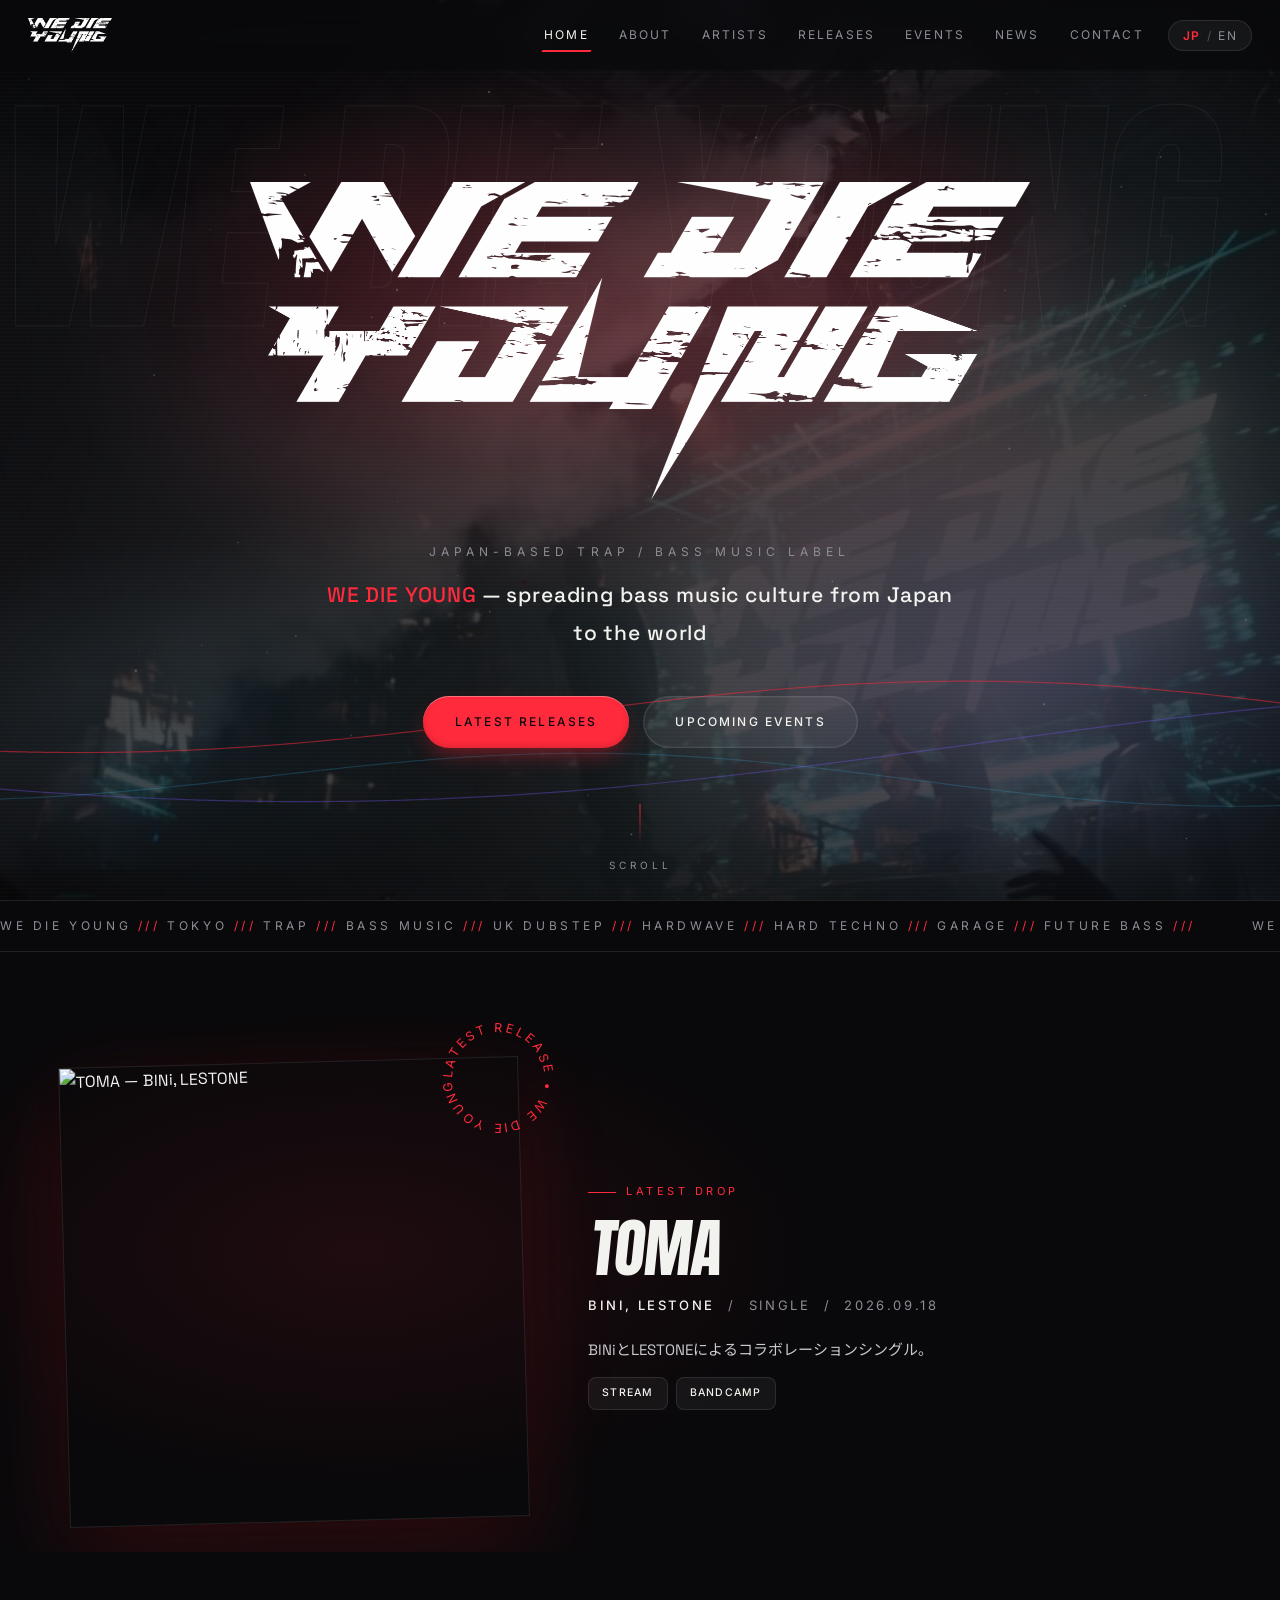
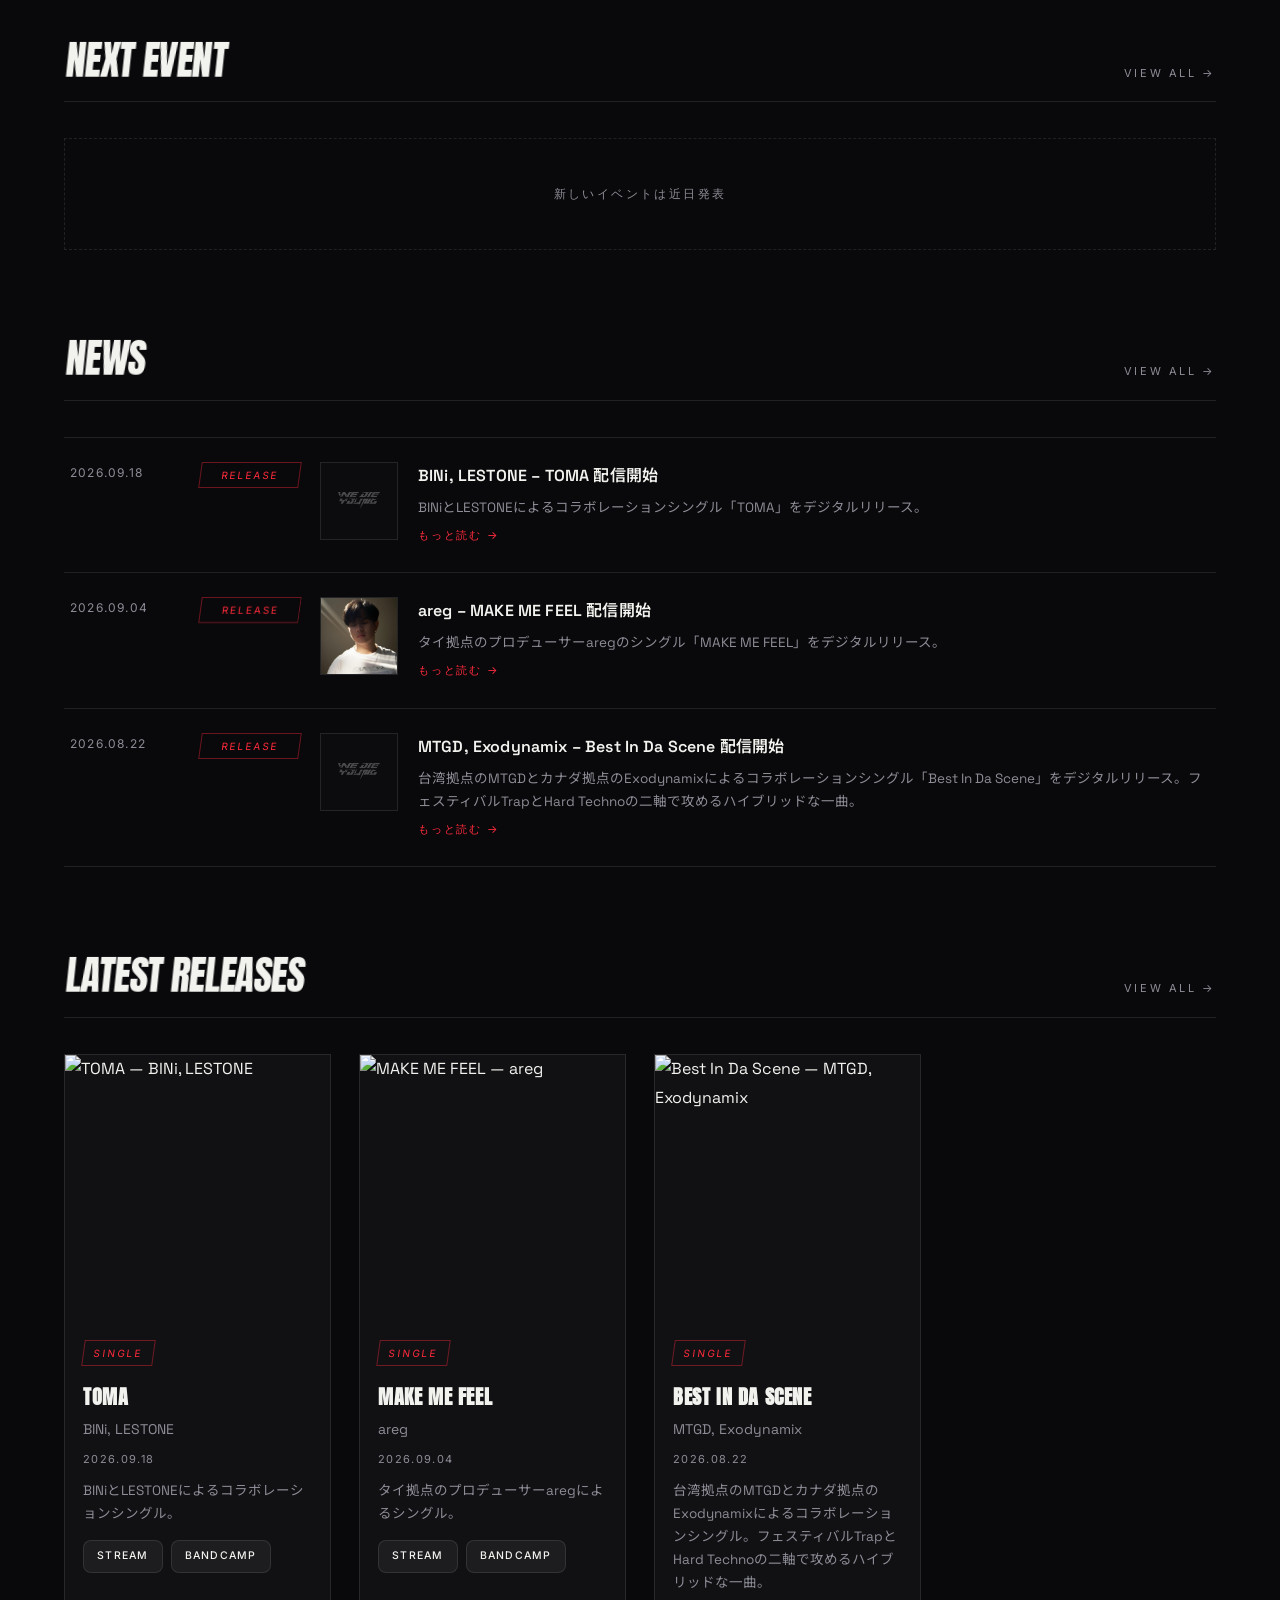
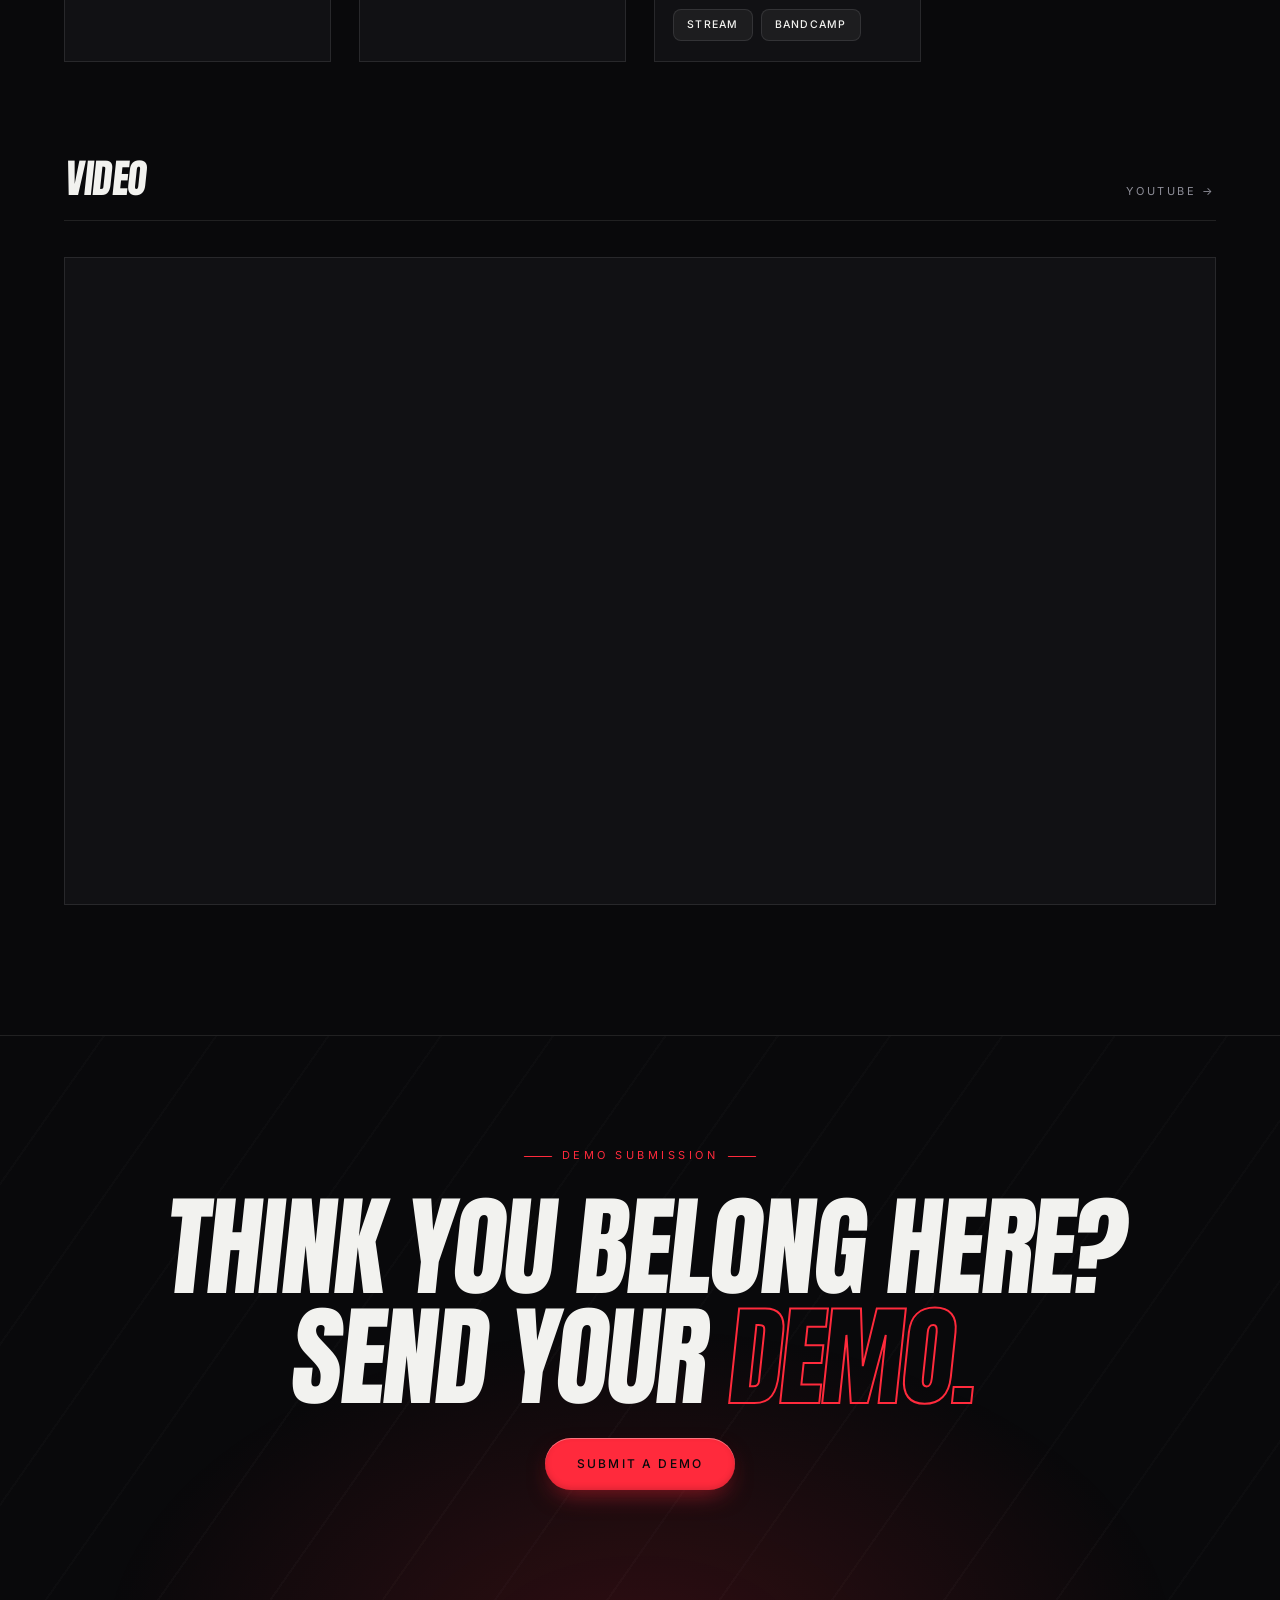
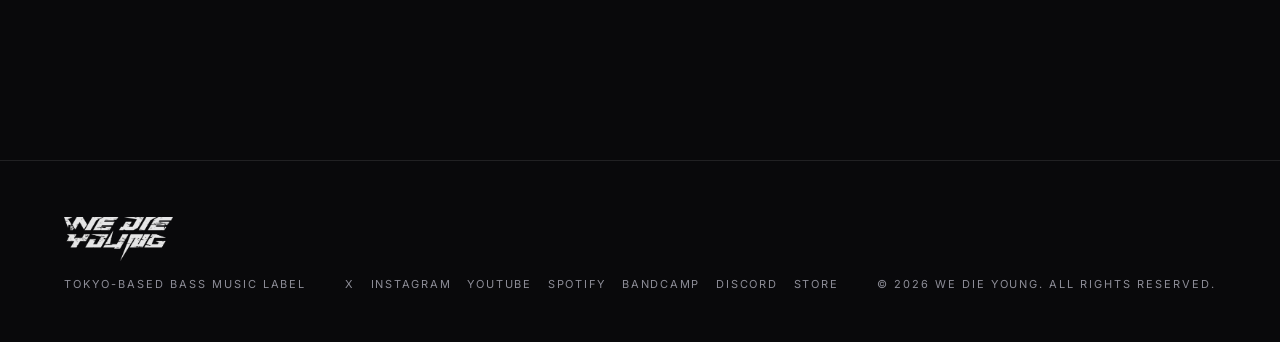
==== commit 7ef455fc: "RELEASES/NEWS/ARTISTS: BINi, LESTONE「TOMA」(2026-09-18)を追加 Co-Authored-By: Claude Sonnet 5 <noreply@a" ====
--- a/index.html
+++ b/index.html
@@ -401,7 +401,7 @@
   </footer>
 
   <!-- ★ コンテンツはすべて js/data.js を編集して更新します -->
-  <script src="js/data.js?v=2026090402"></script>
-  <script src="js/main.js?v=2026090402"></script>
+  <script src="js/data.js?v=2026091801"></script>
+  <script src="js/main.js?v=2026091801"></script>
 </body>
 </html>
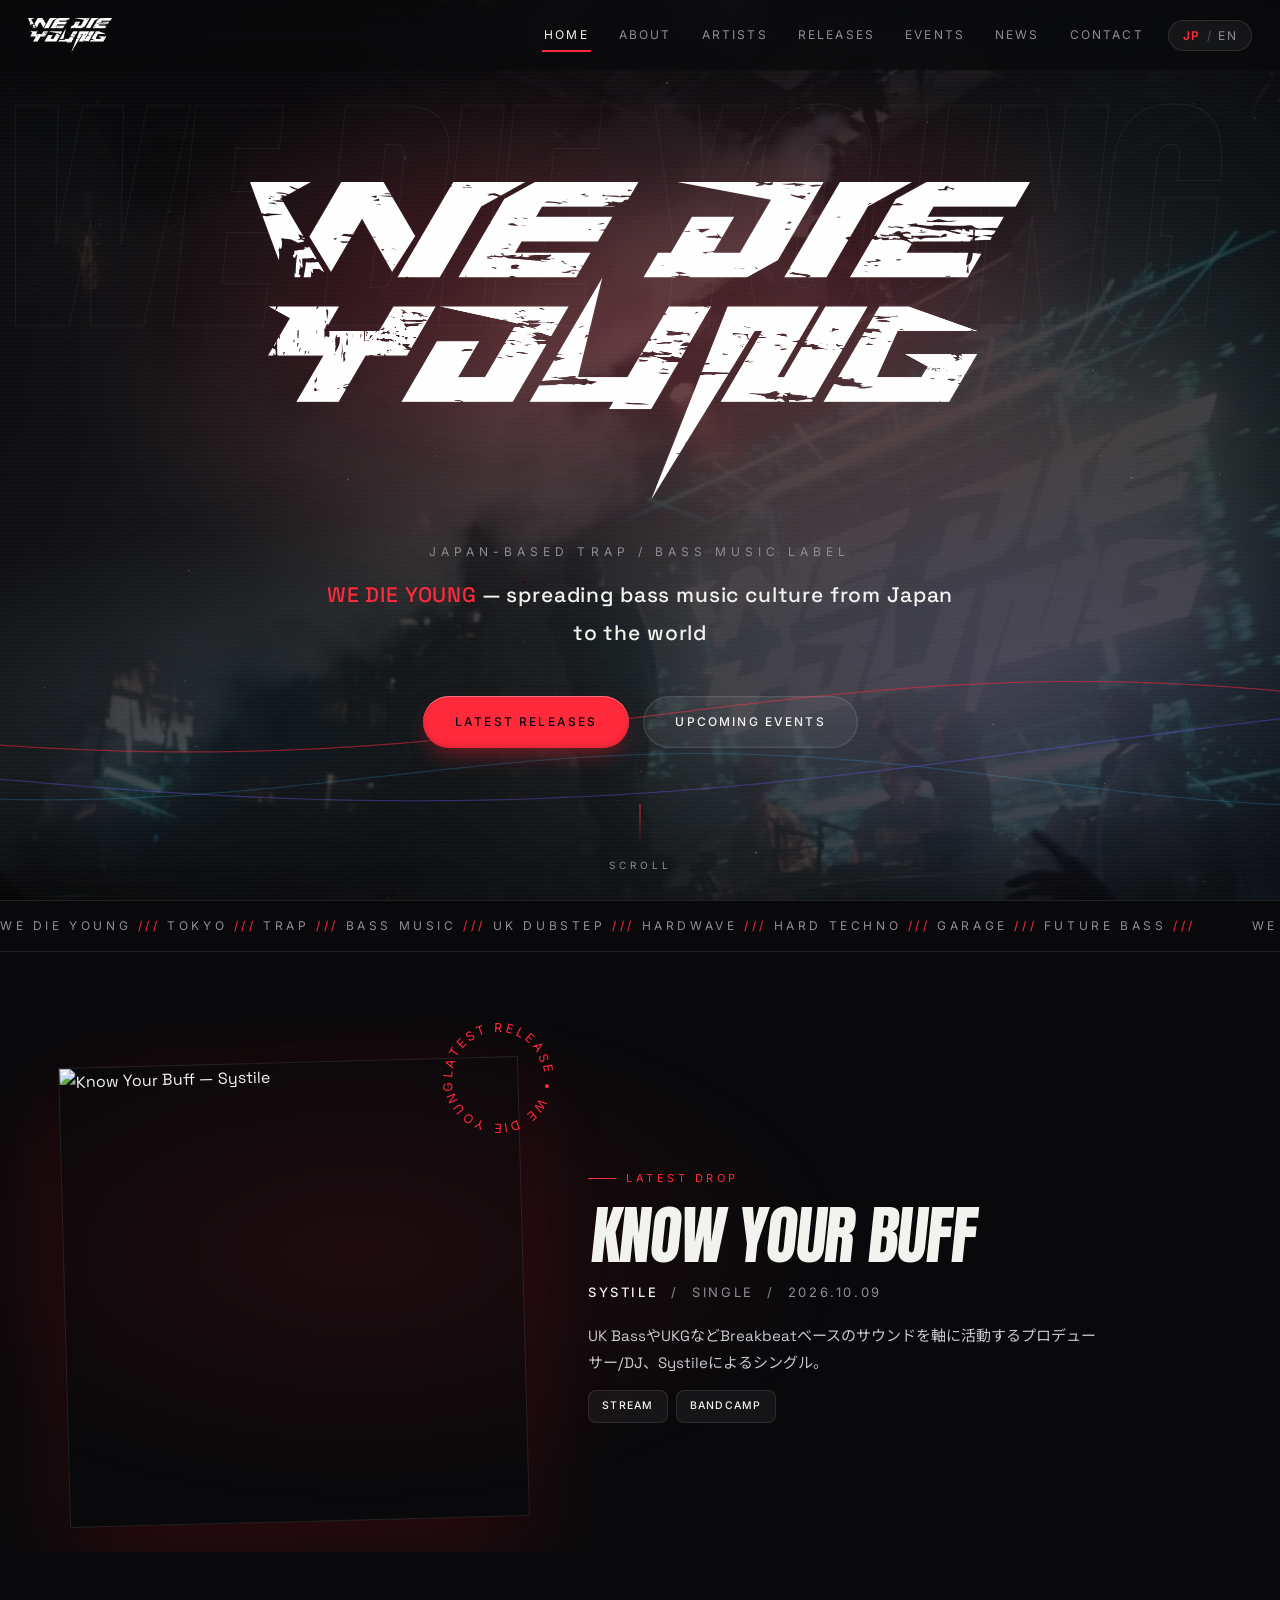
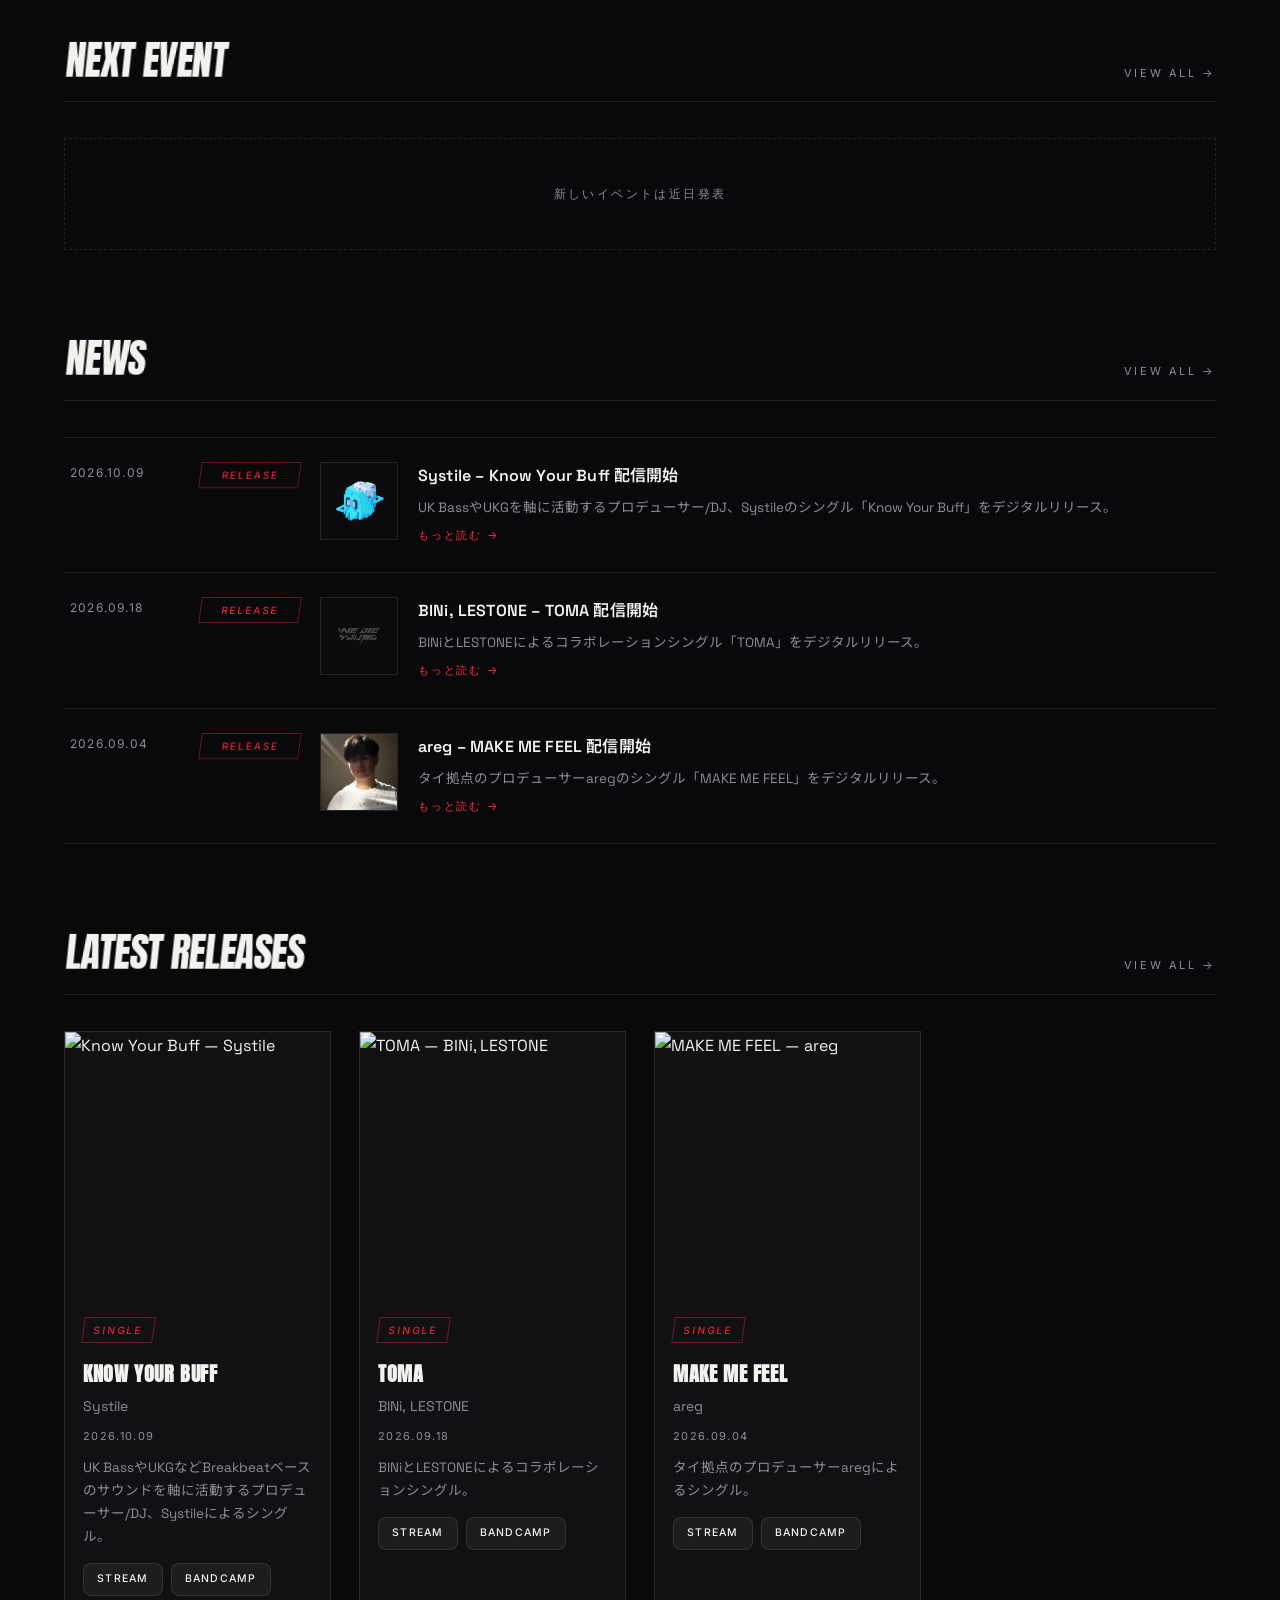
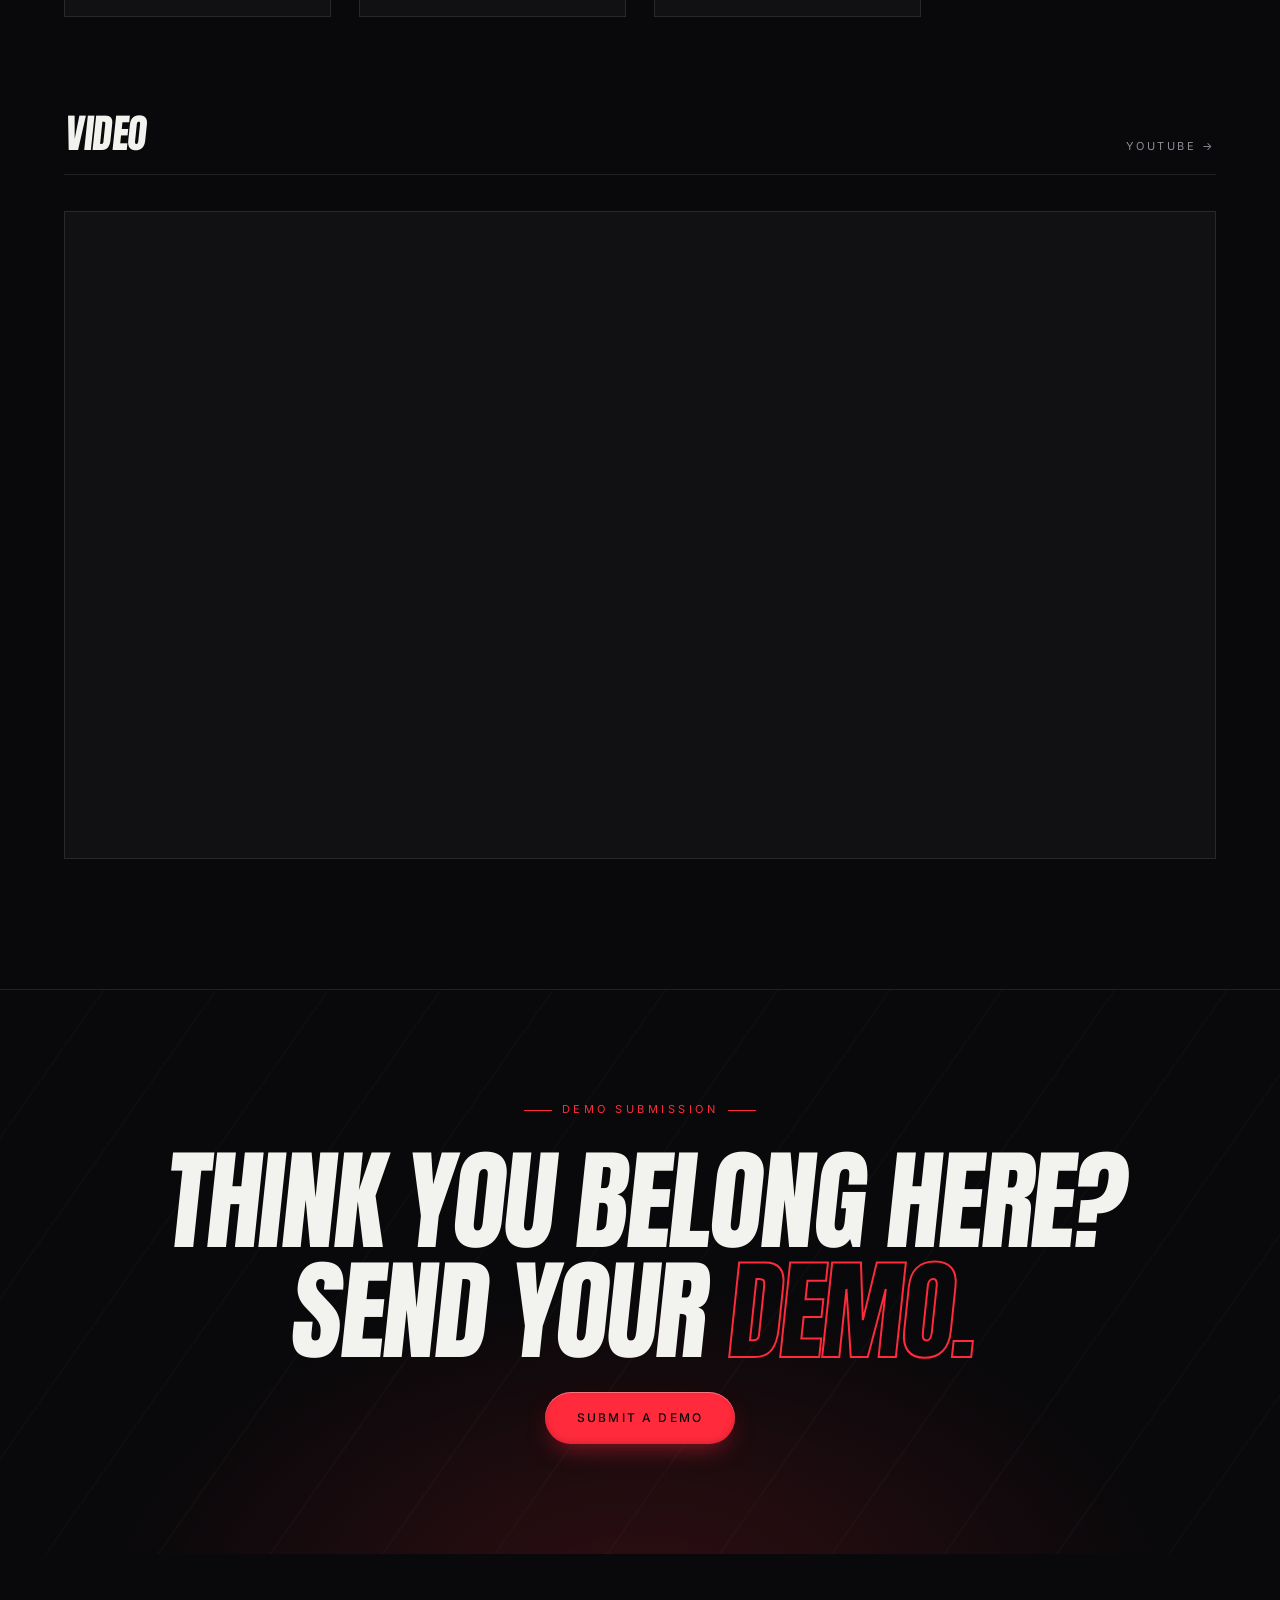
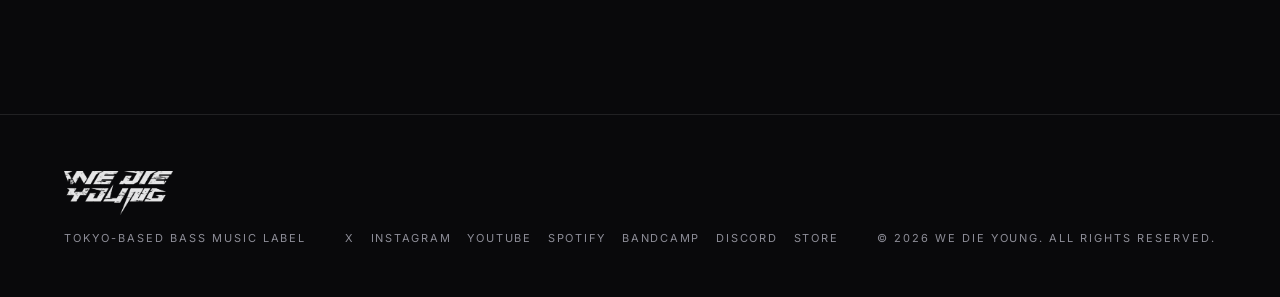
==== commit 9be31670: "RELEASES/NEWS/ARTISTS: Systile「Know Your Buff」(2026-10-09)を追加 Co-Authored-By: Claude Sonnet 5.5 <nor" ====
--- a/index.html
+++ b/index.html
@@ -401,7 +401,7 @@
   </footer>
 
   <!-- ★ コンテンツはすべて js/data.js を編集して更新します -->
-  <script src="js/data.js?v=2026091801"></script>
-  <script src="js/main.js?v=2026091801"></script>
+  <script src="js/data.js?v=2026100901"></script>
+  <script src="js/main.js?v=2026100901"></script>
 </body>
 </html>
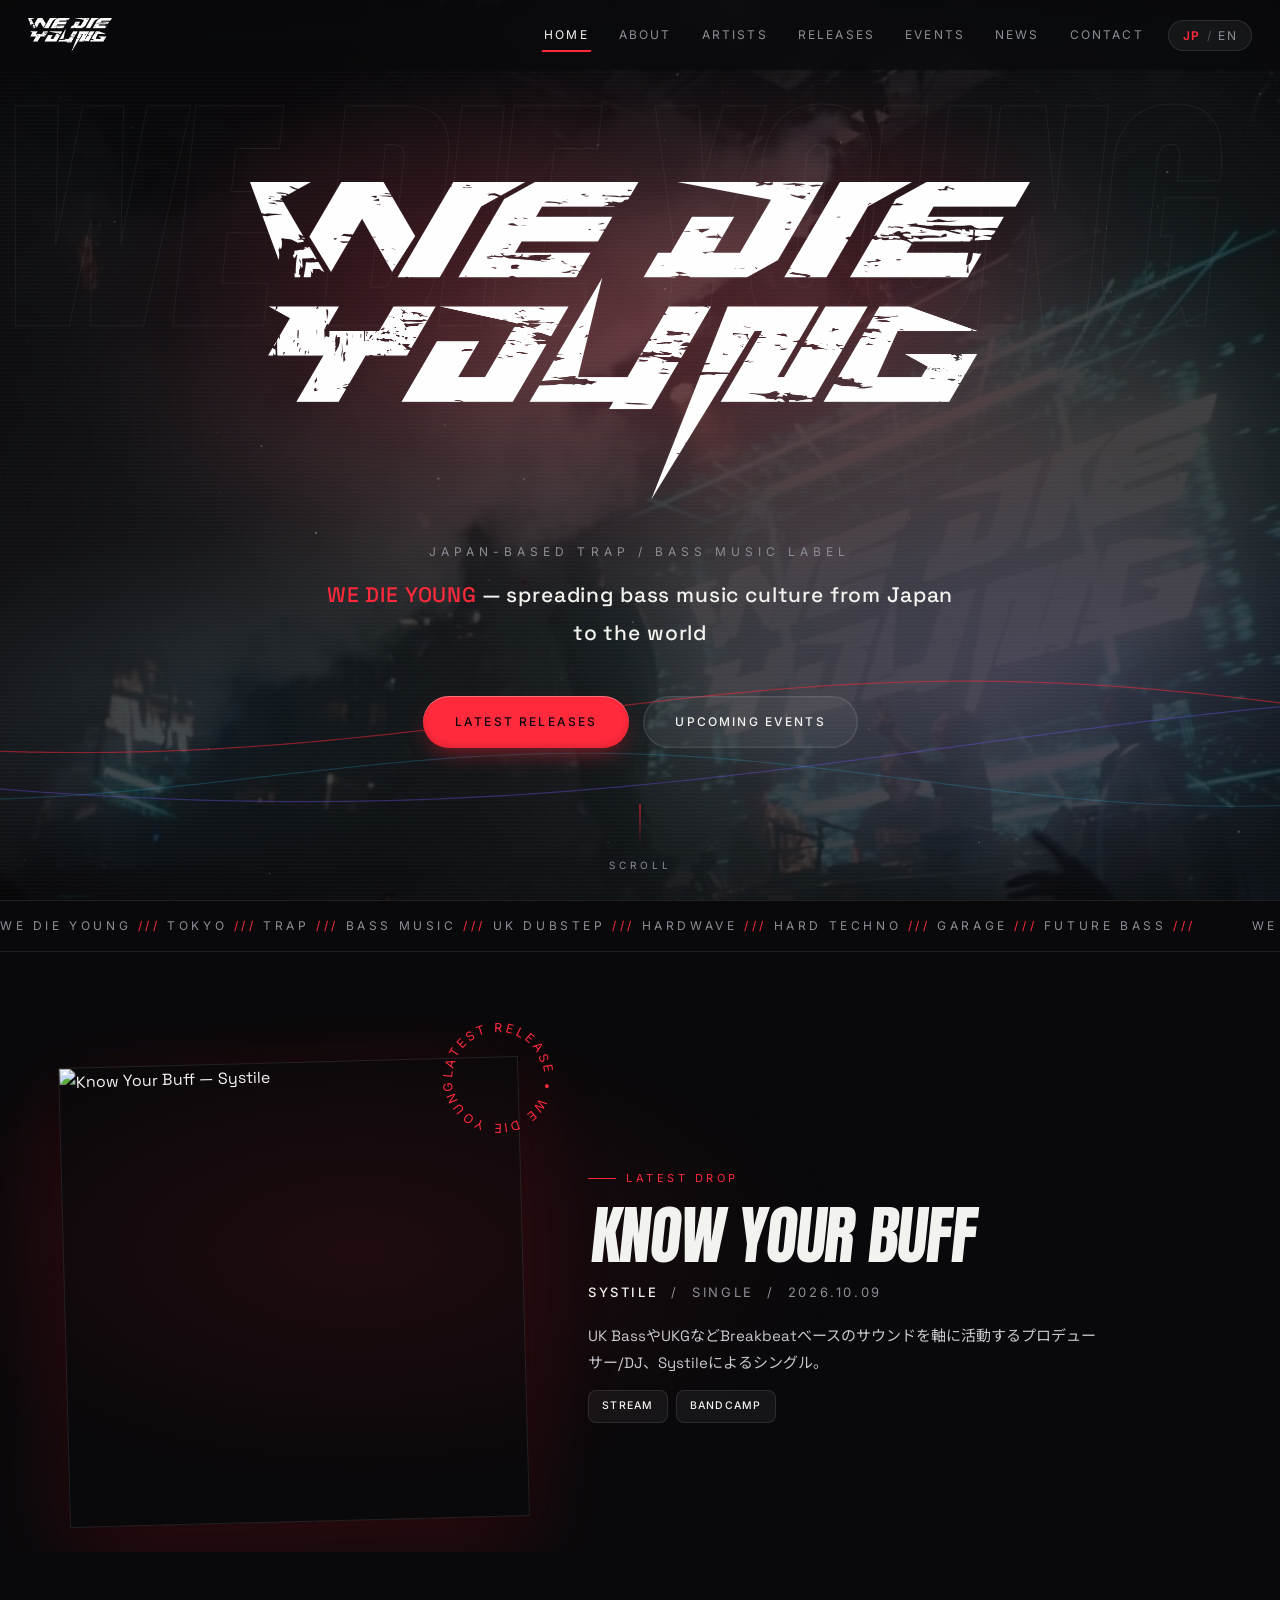
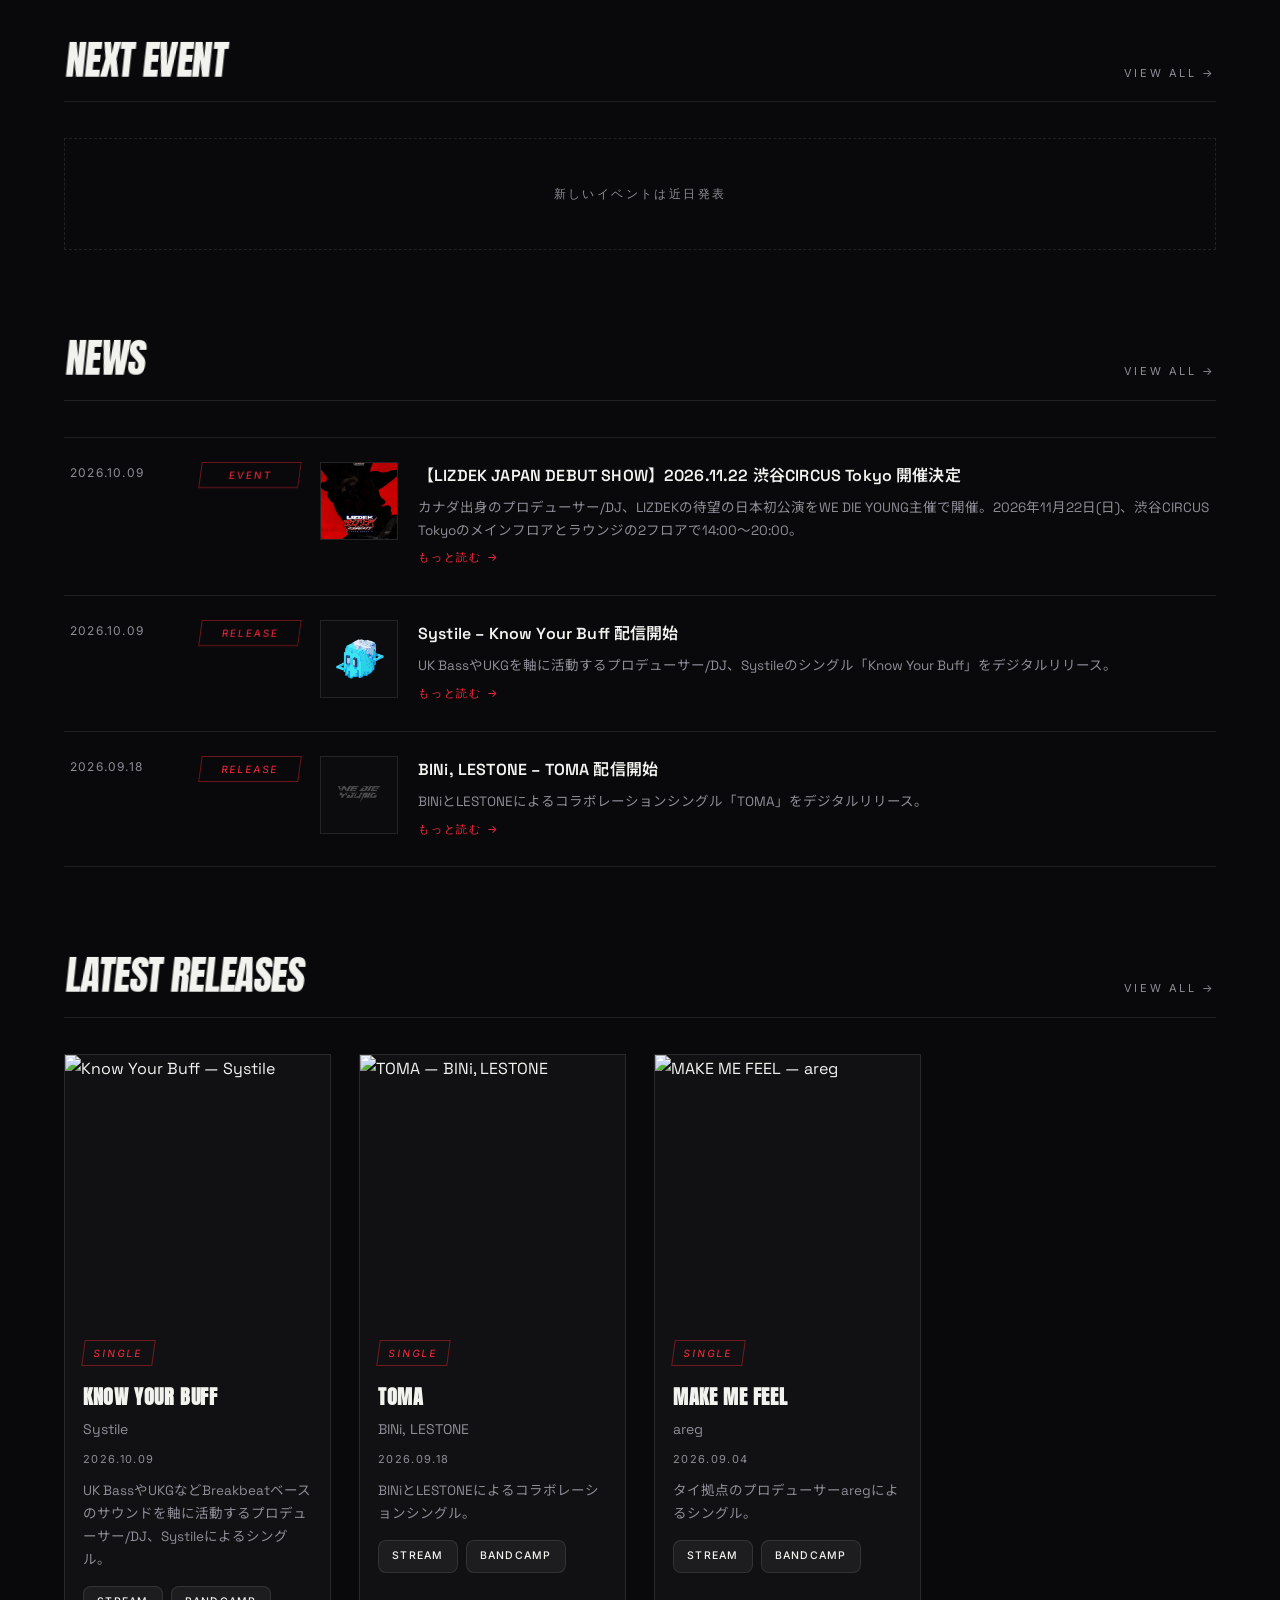
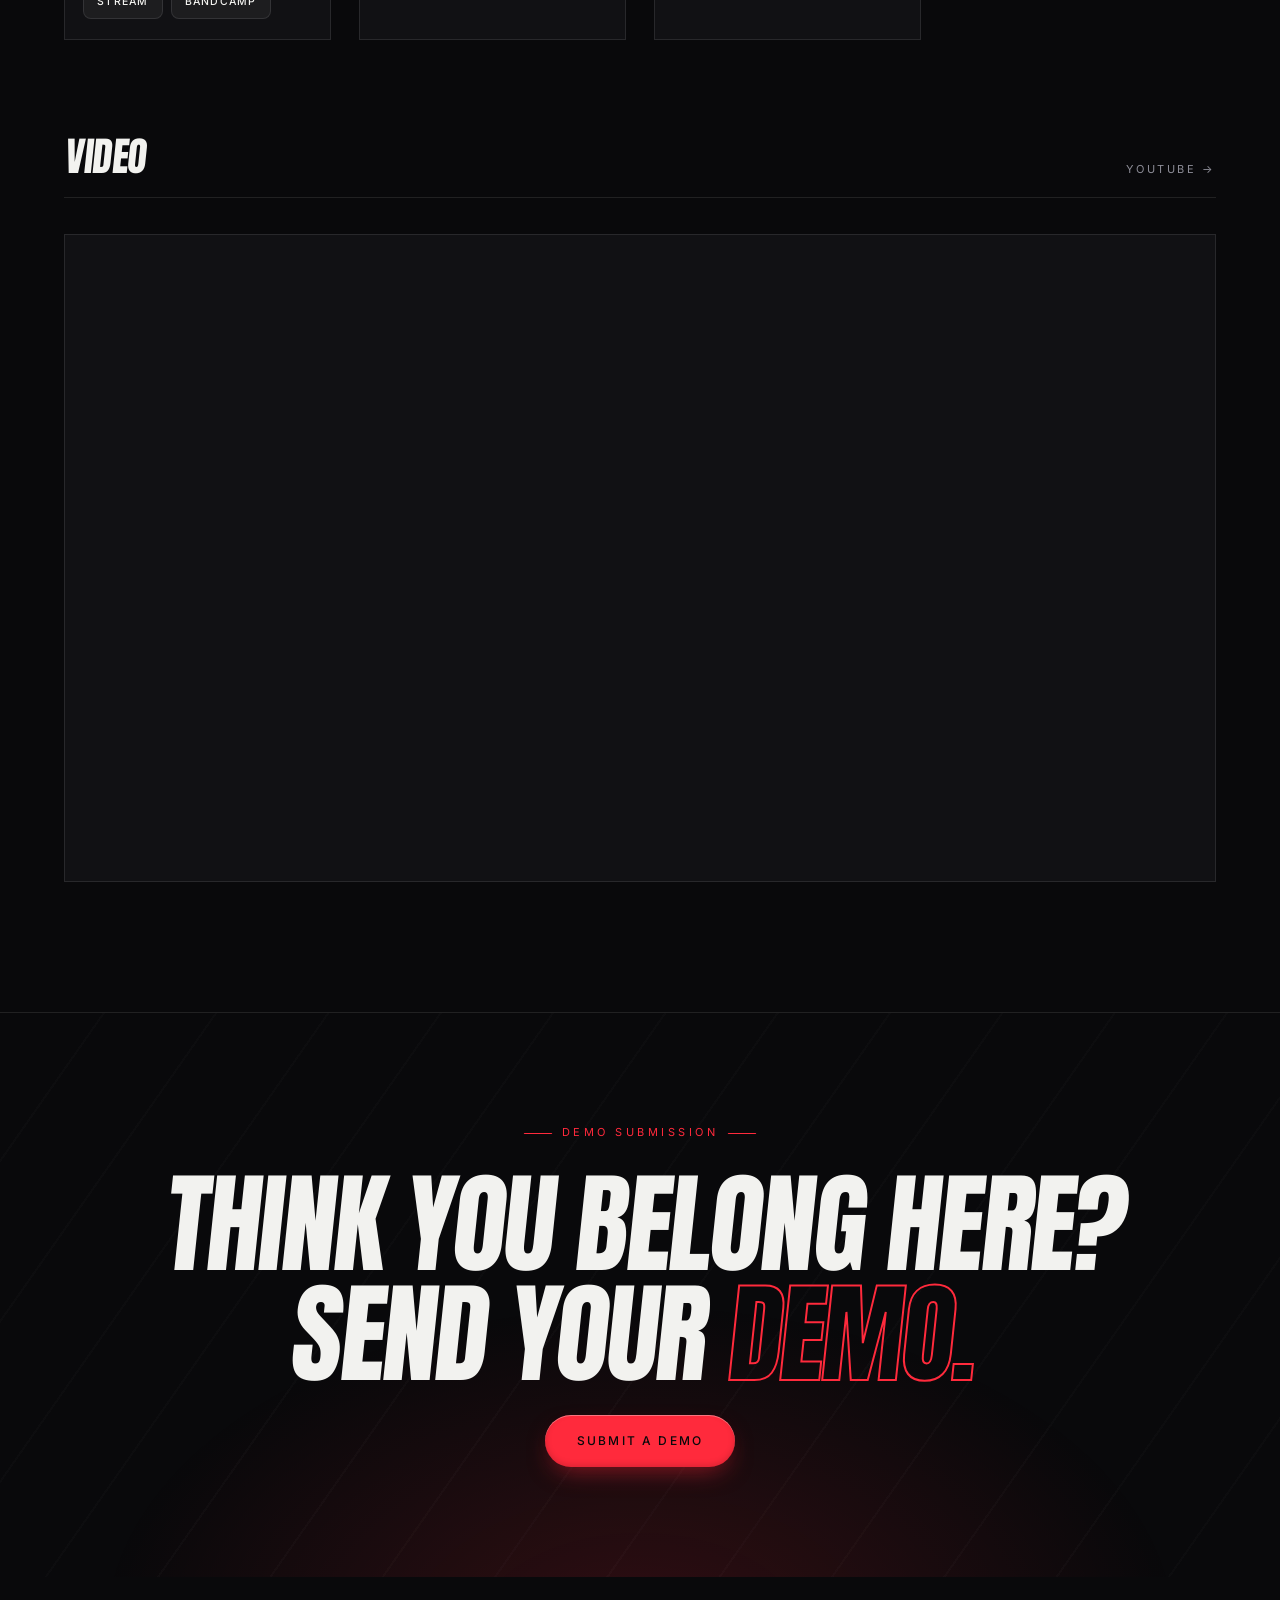
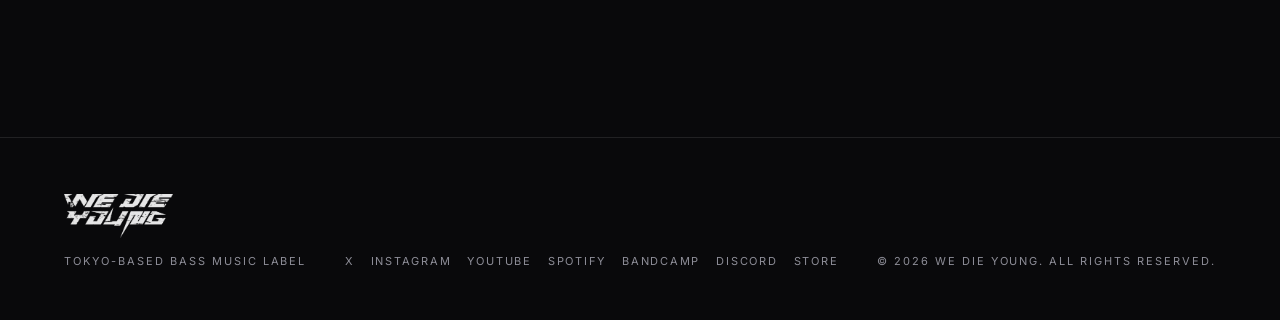
==== commit 8d0e0c96: "EVENTS/NEWS: LIZDEK JAPAN DEBUT SHOW (2026-11-22・渋谷CIRCUS Tokyo)を追加 Co-Authored-By: Claude Sonnet 5." ====
--- a/index.html
+++ b/index.html
@@ -401,7 +401,7 @@
   </footer>
 
   <!-- ★ コンテンツはすべて js/data.js を編集して更新します -->
-  <script src="js/data.js?v=2026100901"></script>
-  <script src="js/main.js?v=2026100901"></script>
+  <script src="js/data.js?v=2026100902"></script>
+  <script src="js/main.js?v=2026100902"></script>
 </body>
 </html>
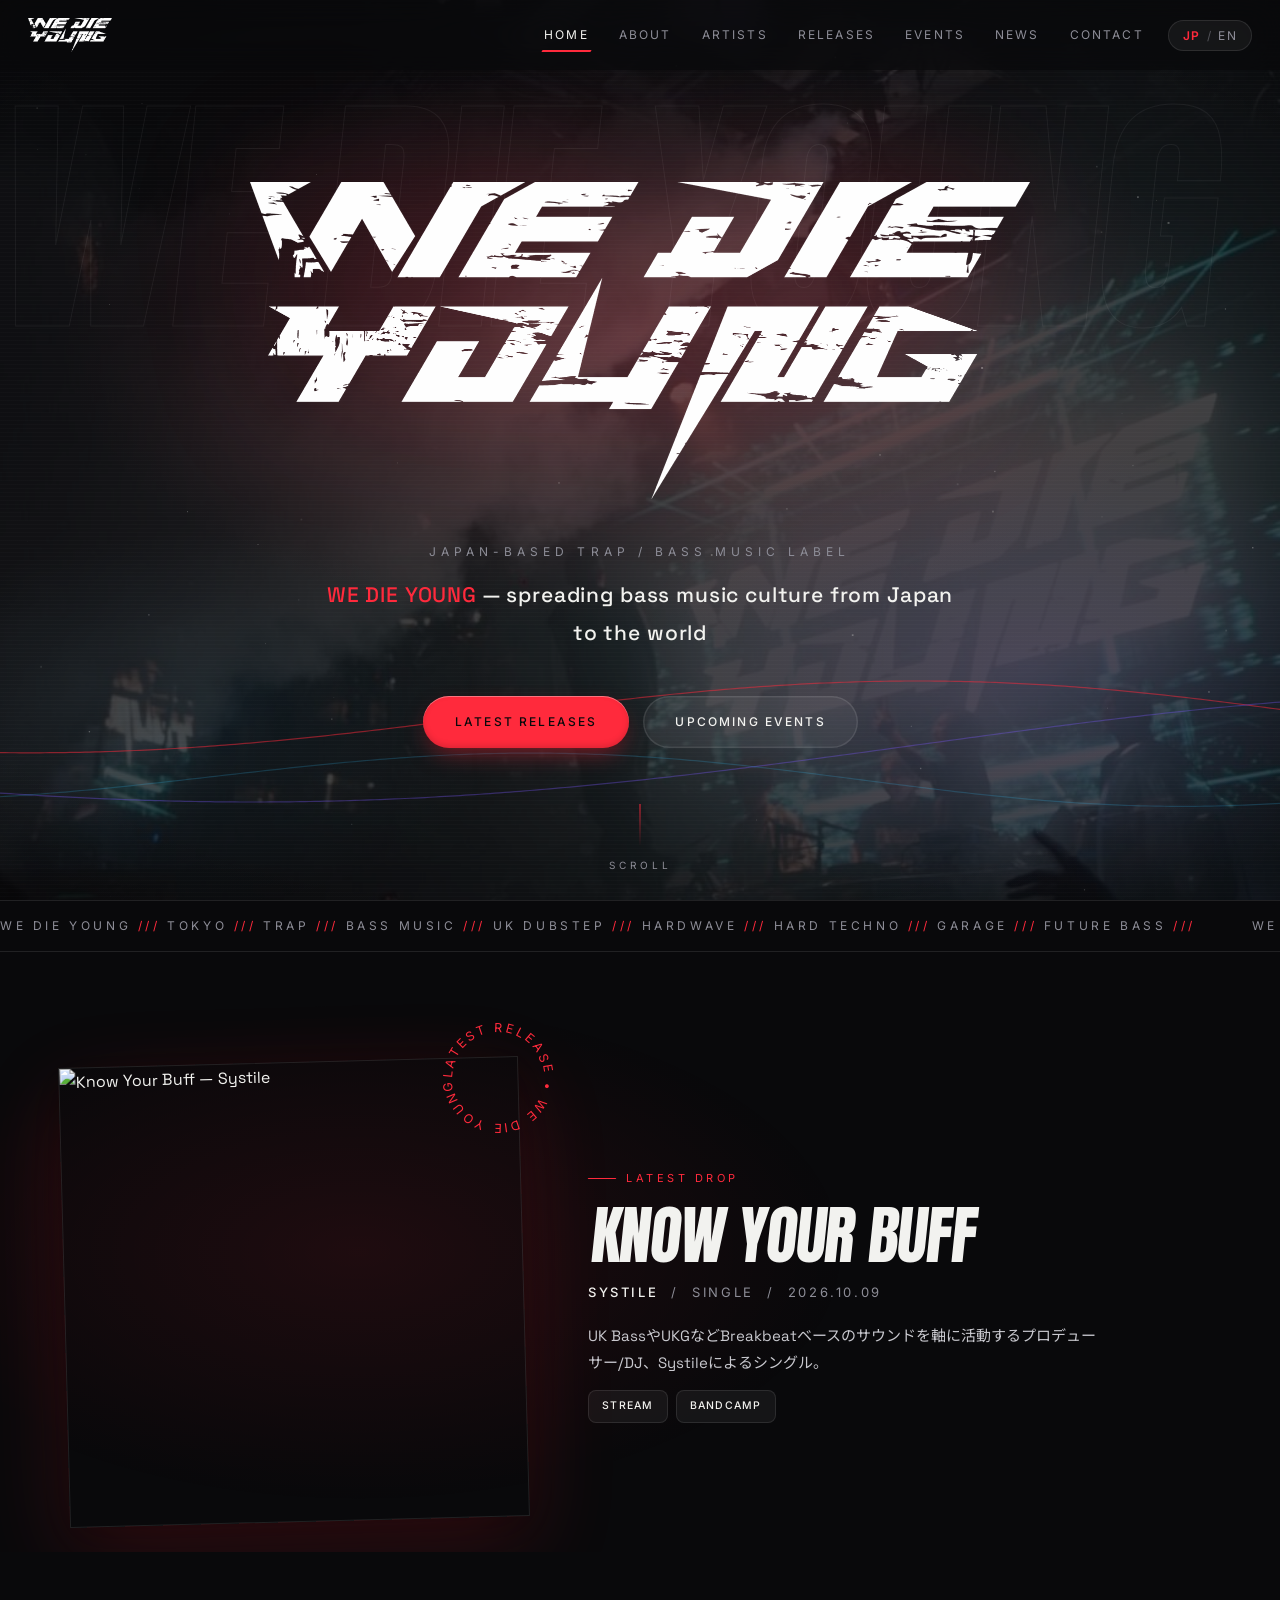
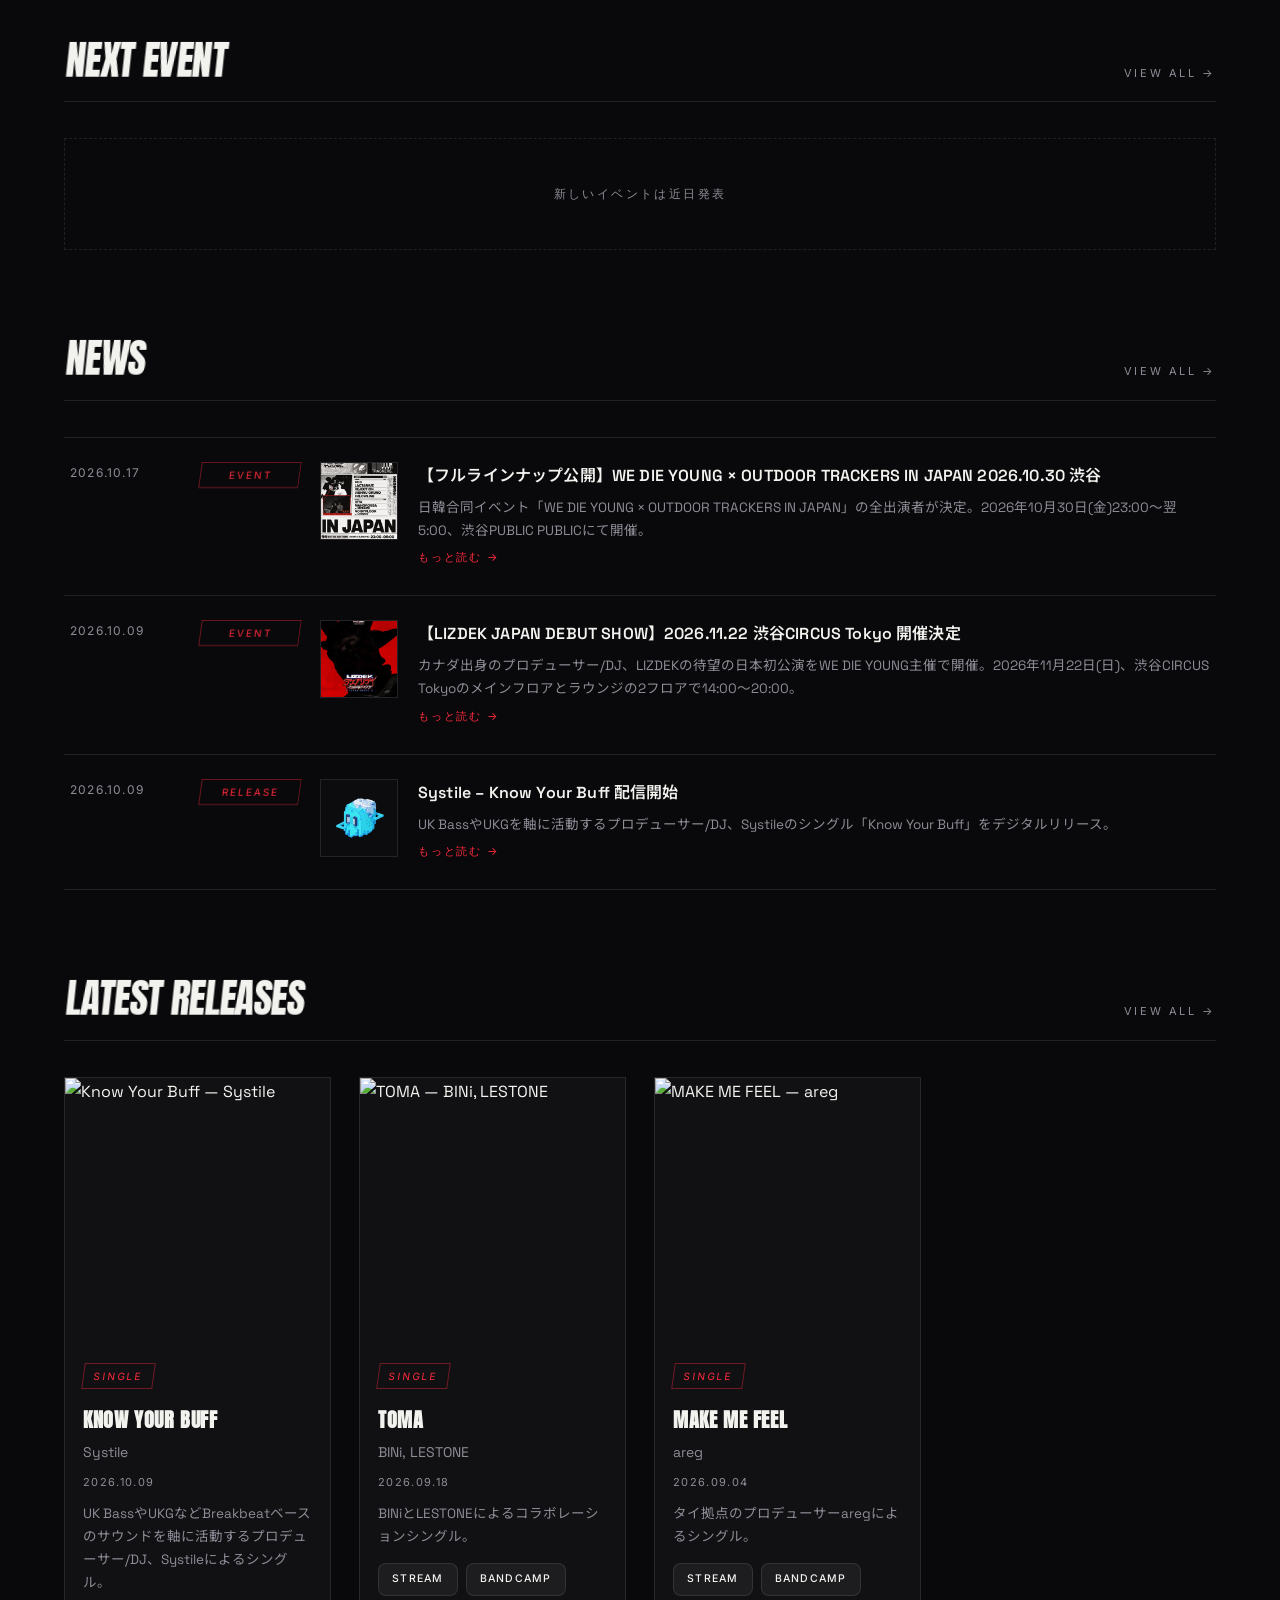
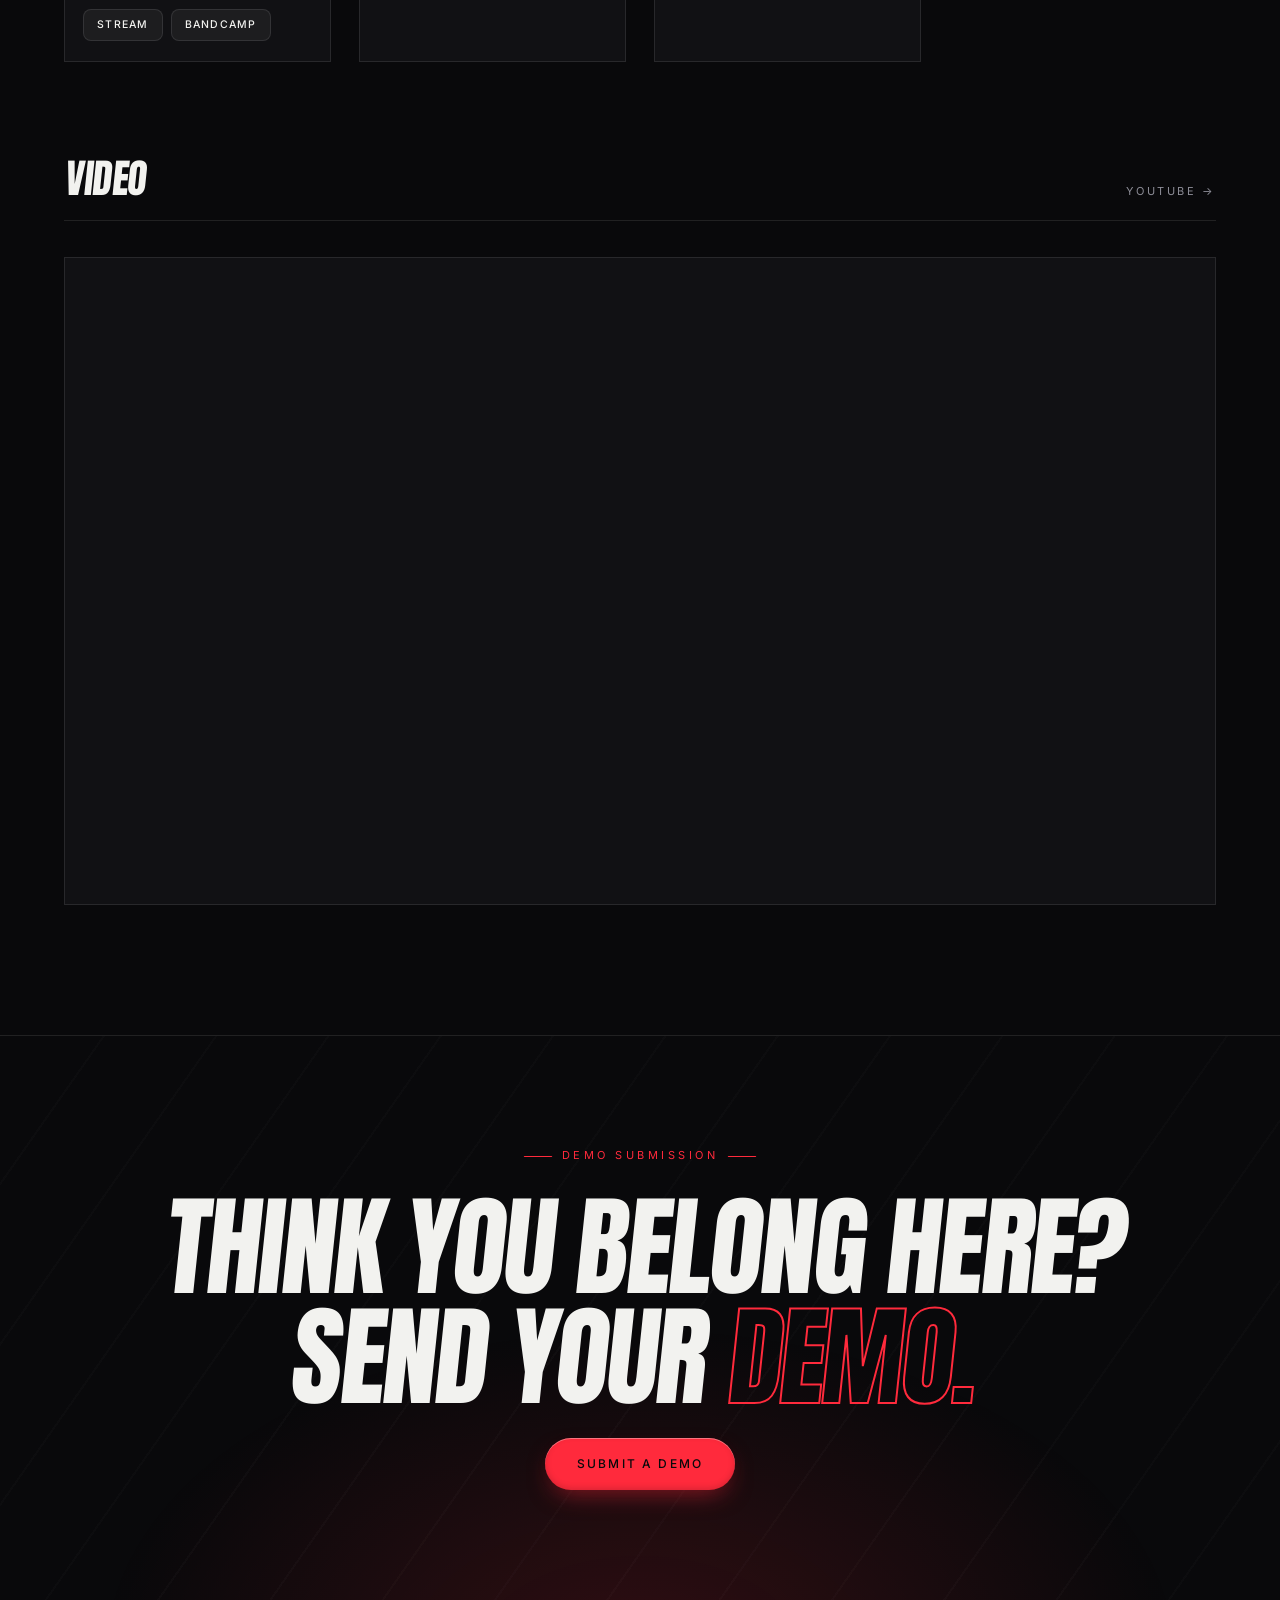
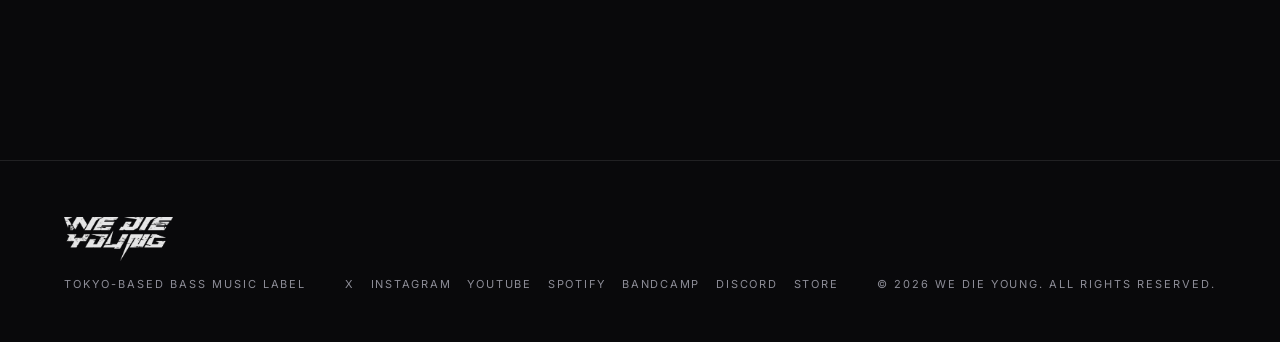
==== commit c09b8f1c: "EVENTS/NEWS: WE DIE YOUNG × OUTDOOR TRACKERS IN JAPAN (2026-10-30・渋谷PUBLIC PUBLIC)を追加 Co-Authored-By" ====
--- a/index.html
+++ b/index.html
@@ -401,7 +401,7 @@
   </footer>
 
   <!-- ★ コンテンツはすべて js/data.js を編集して更新します -->
-  <script src="js/data.js?v=2026100902"></script>
-  <script src="js/main.js?v=2026100902"></script>
+  <script src="js/data.js?v=2026101801"></script>
+  <script src="js/main.js?v=2026101801"></script>
 </body>
 </html>
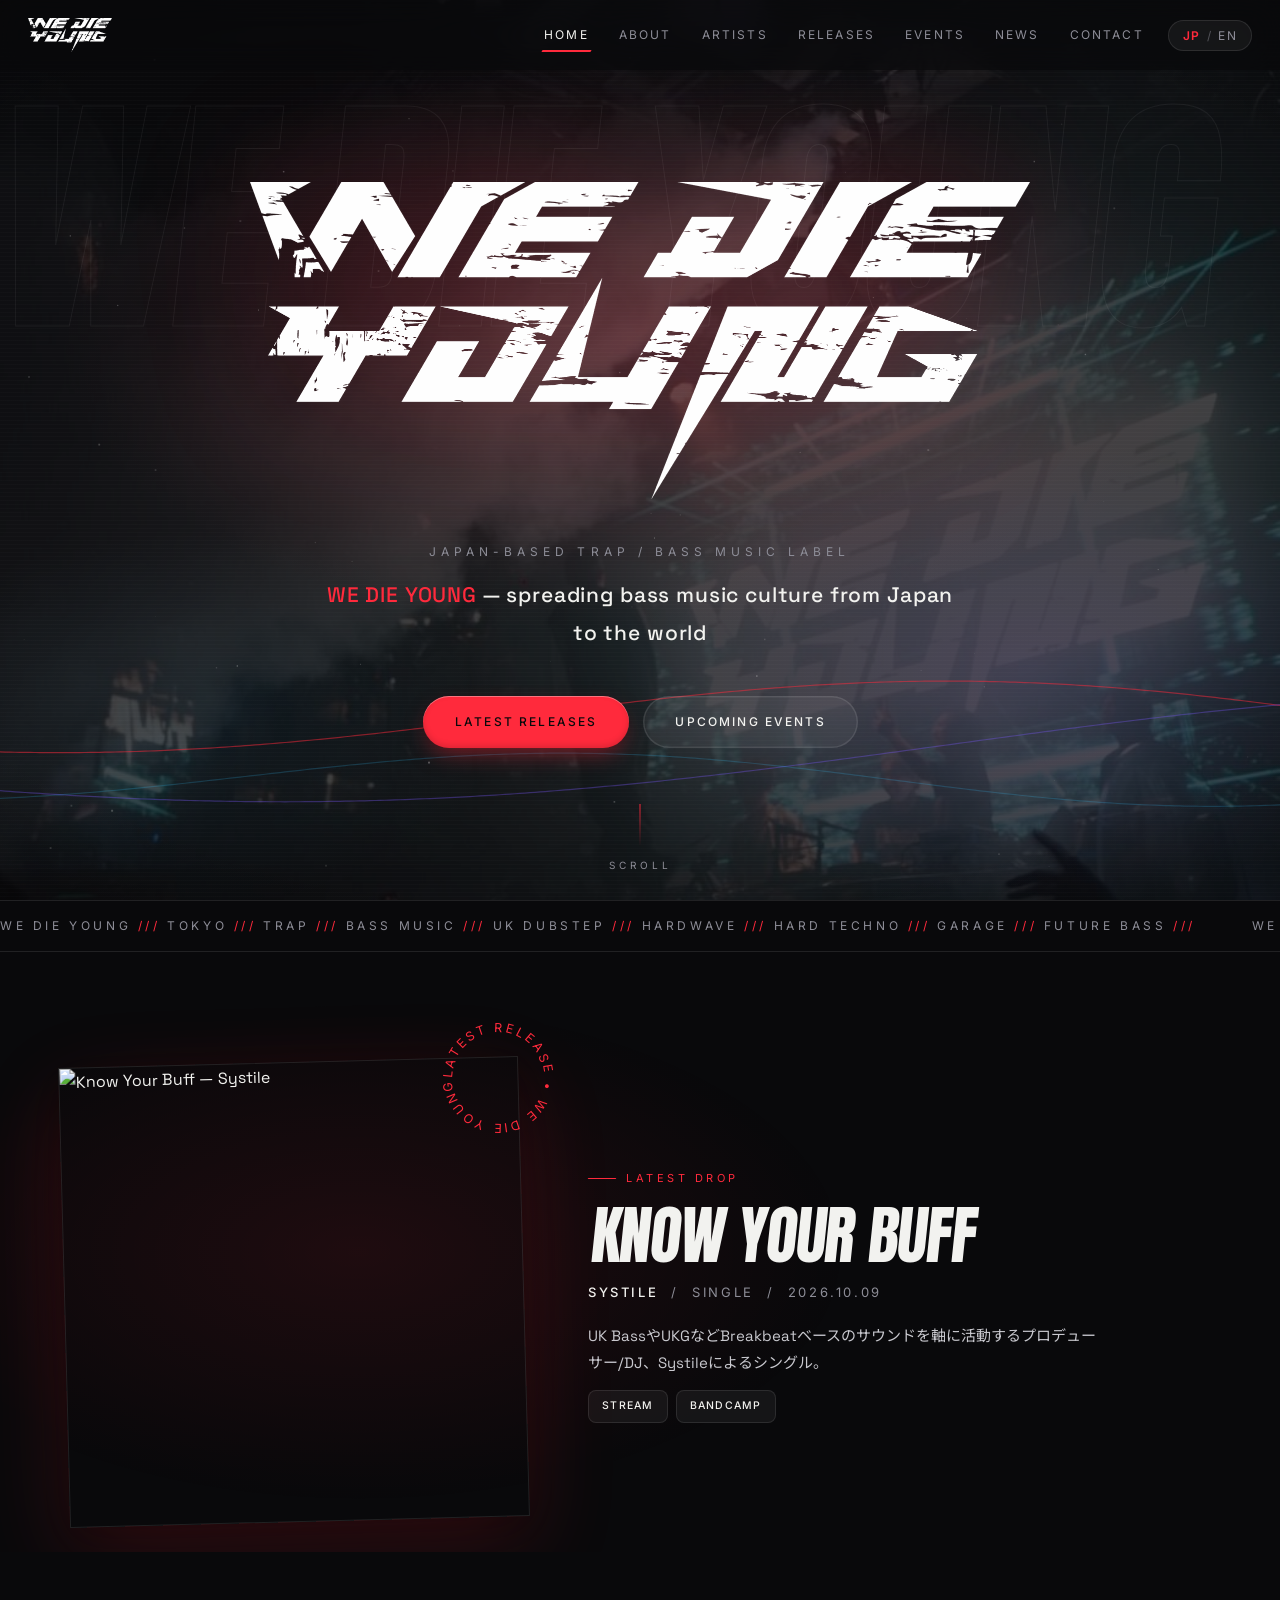
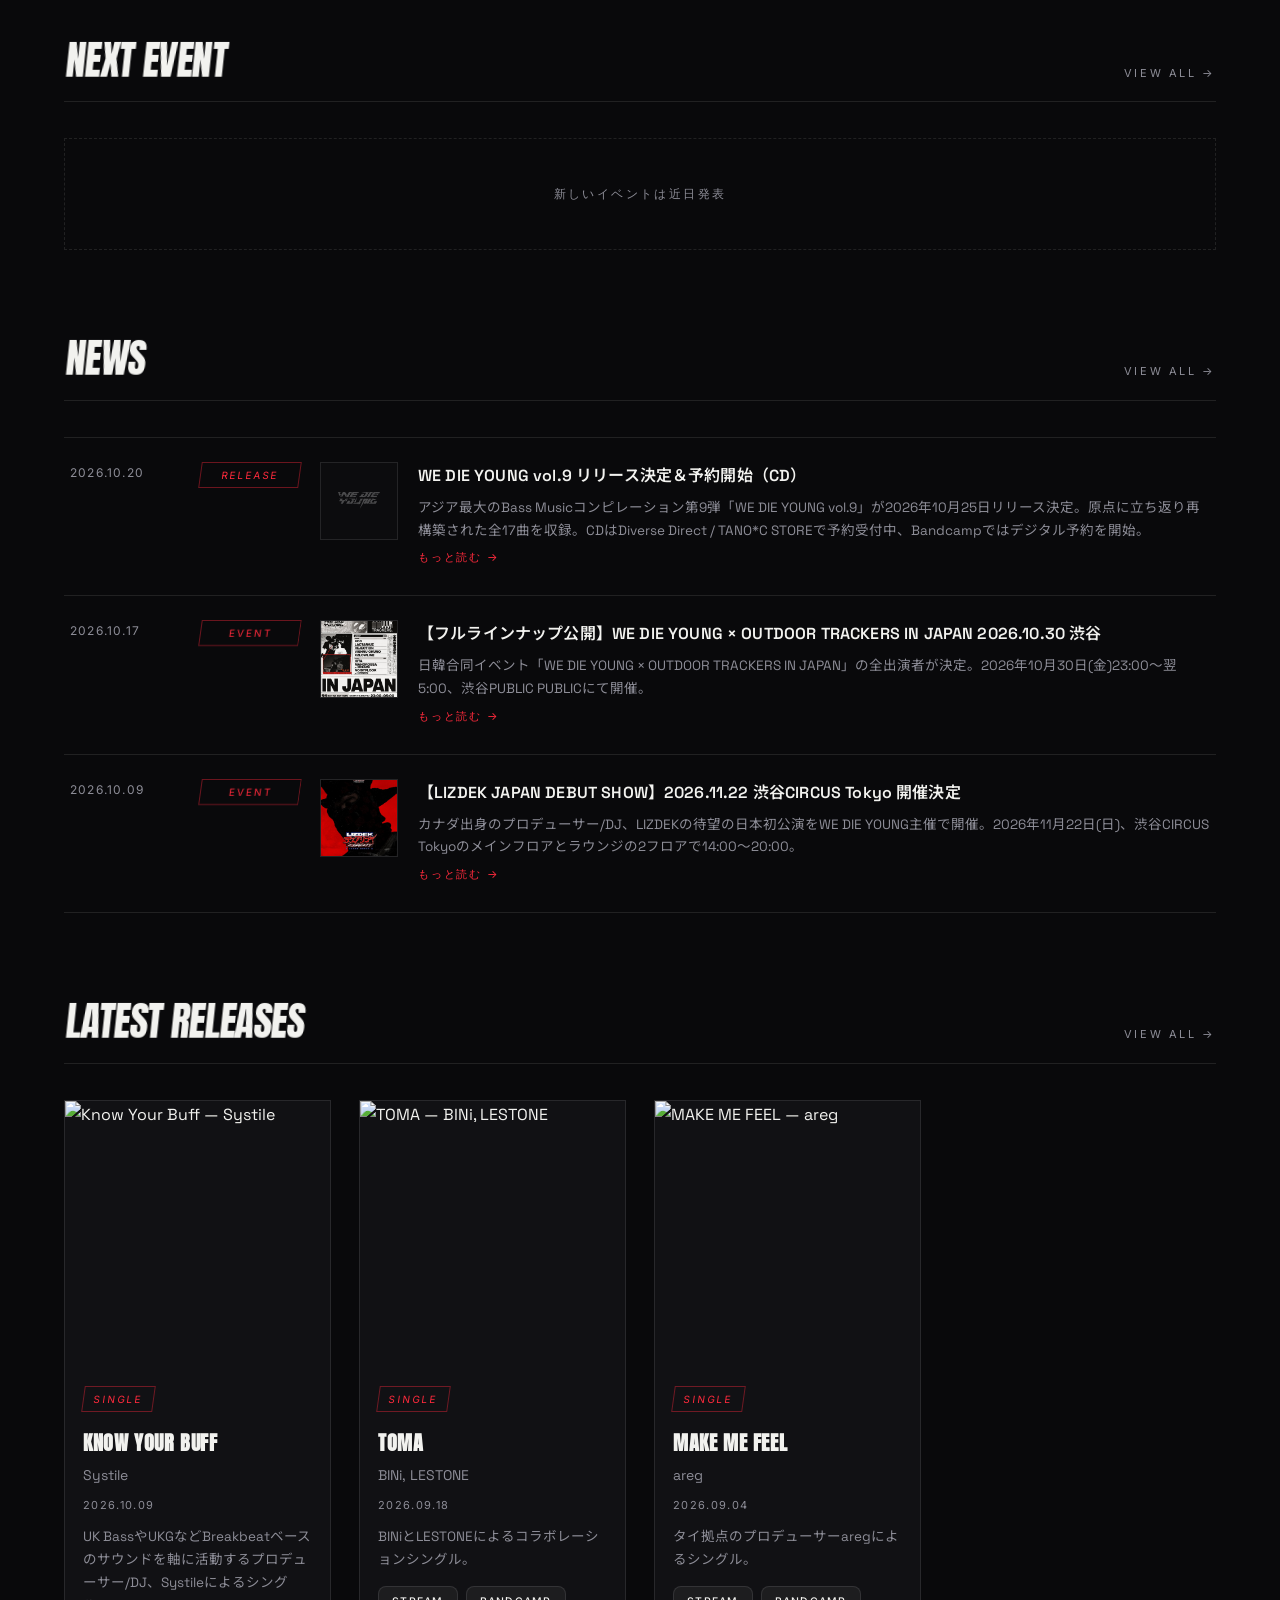
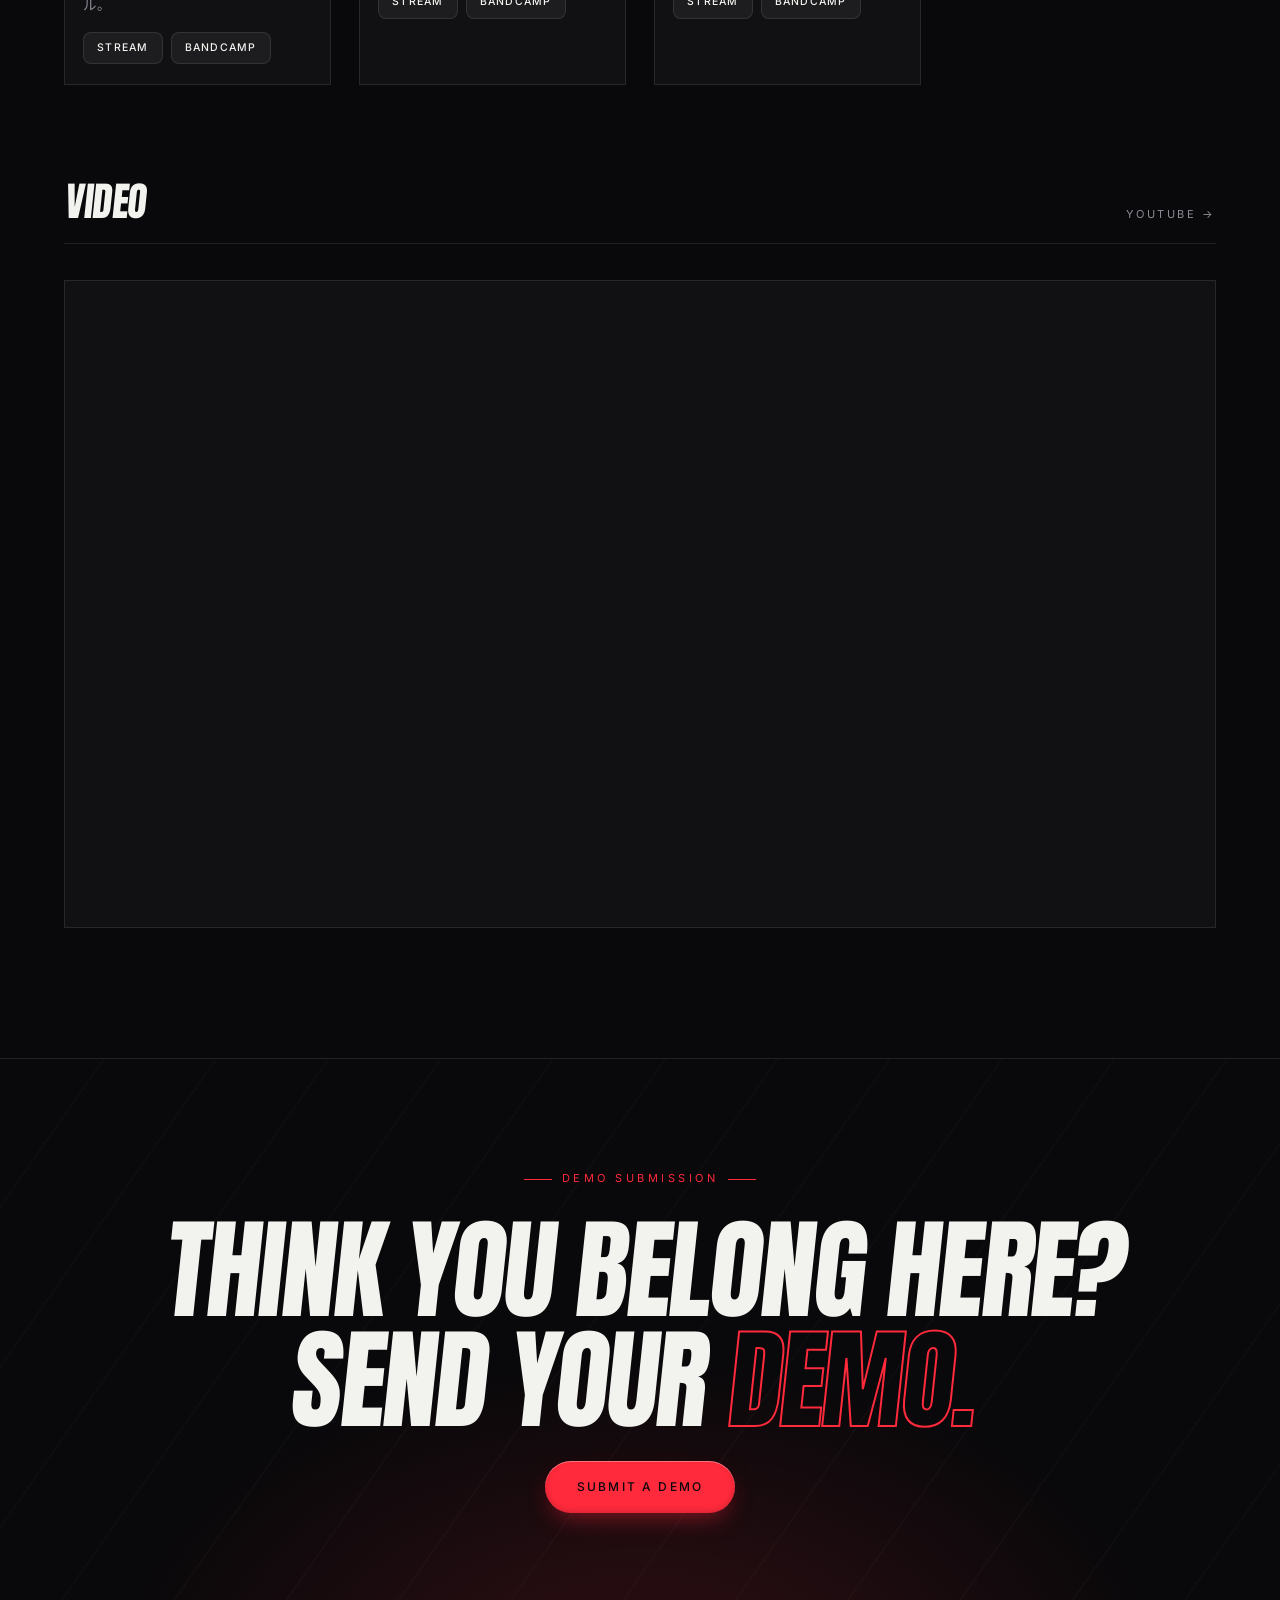
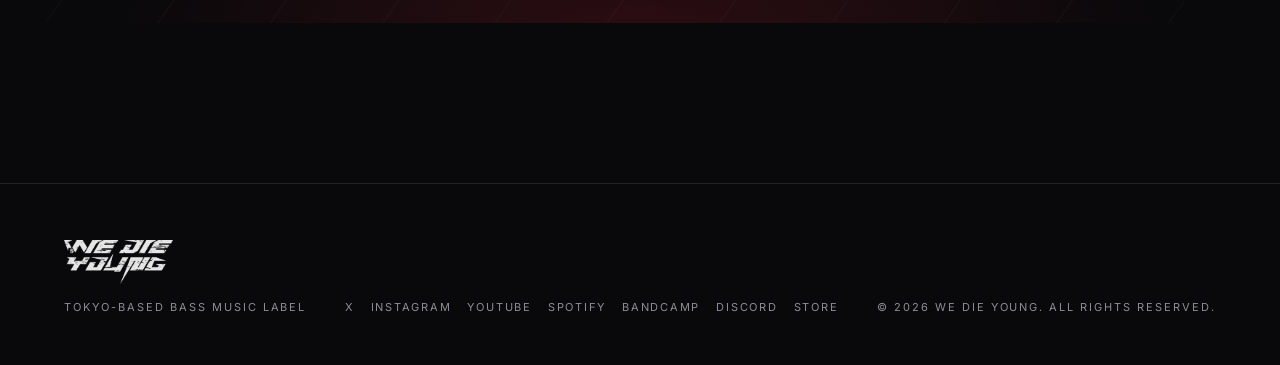
==== commit 792e69ec: "NEWS: WE DIE YOUNG vol.9 リリース決定＆予約開始（CD）の記事を追加 Co-Authored-By: Claude Sonnet 5.5 <noreply@anthropic." ====
--- a/index.html
+++ b/index.html
@@ -401,7 +401,7 @@
   </footer>
 
   <!-- ★ コンテンツはすべて js/data.js を編集して更新します -->
-  <script src="js/data.js?v=2026101801"></script>
-  <script src="js/main.js?v=2026101801"></script>
+  <script src="js/data.js?v=2026102001"></script>
+  <script src="js/main.js?v=2026102001"></script>
 </body>
 </html>
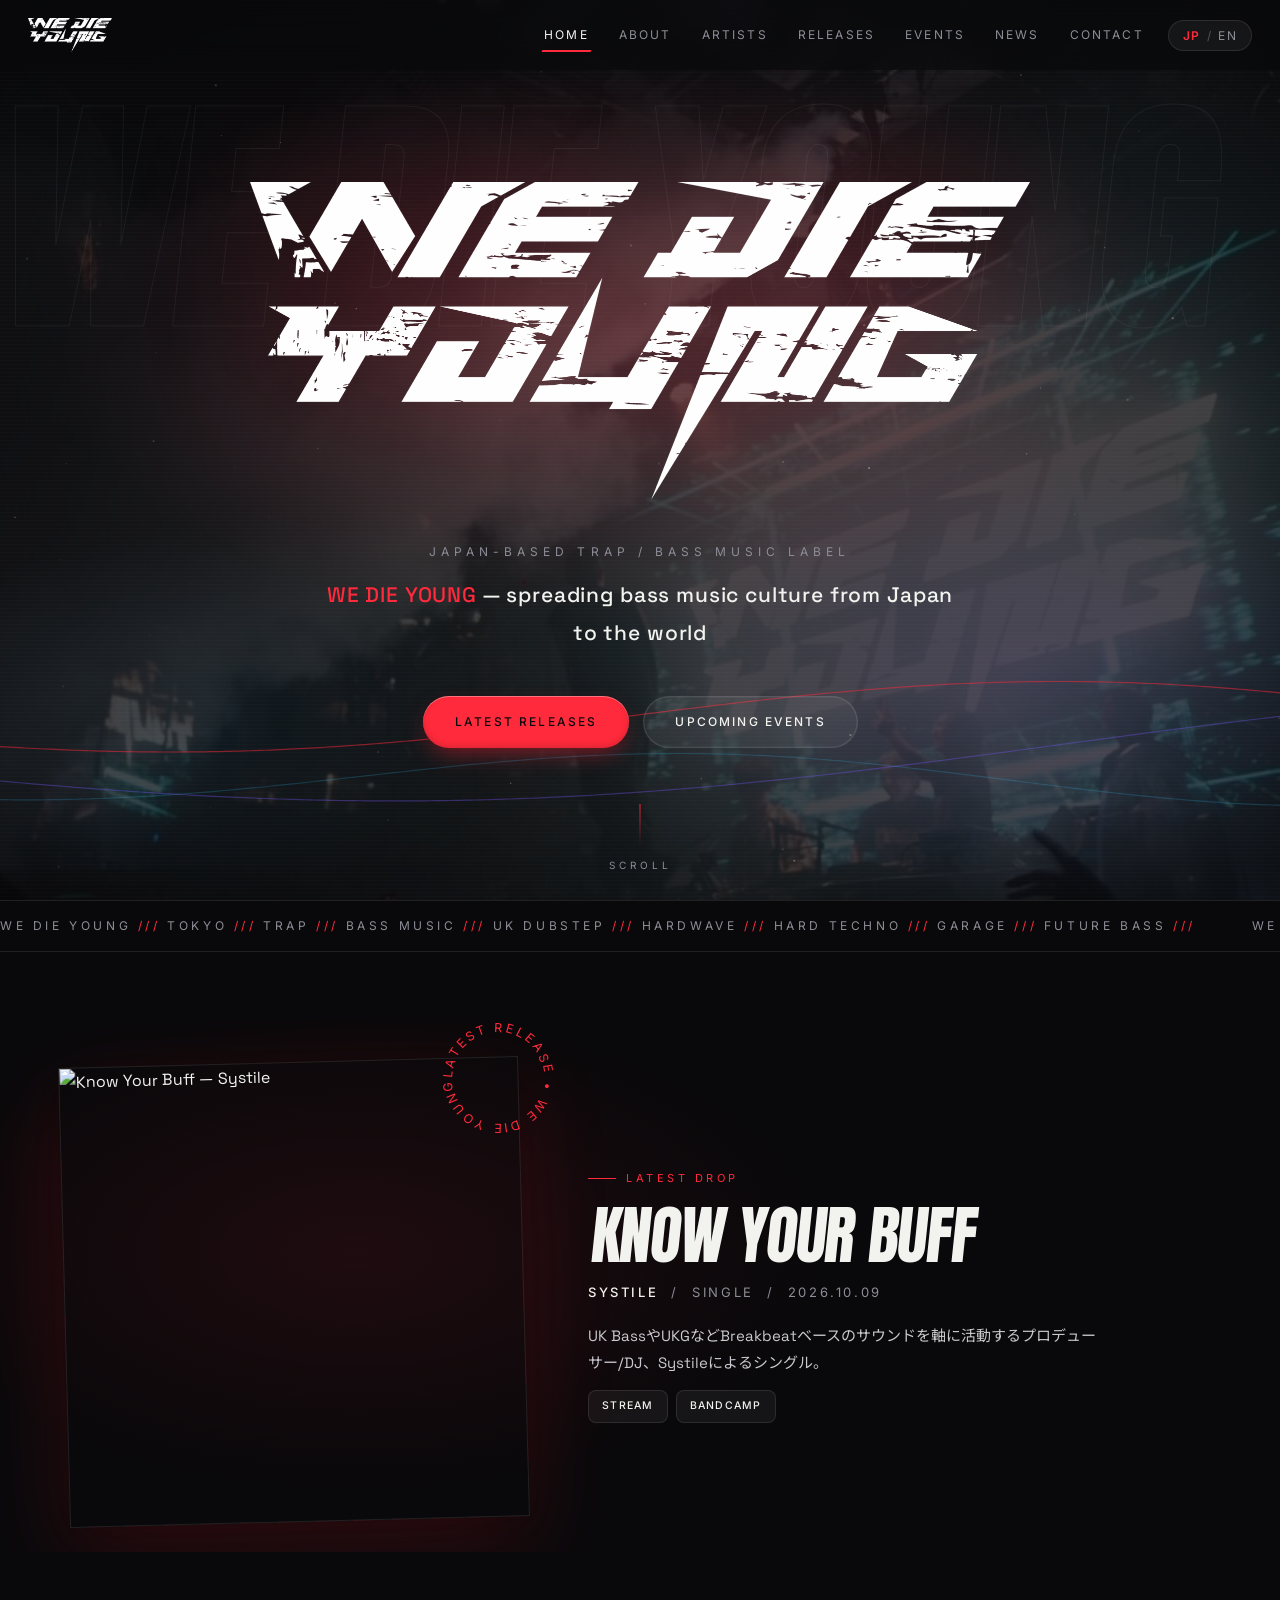
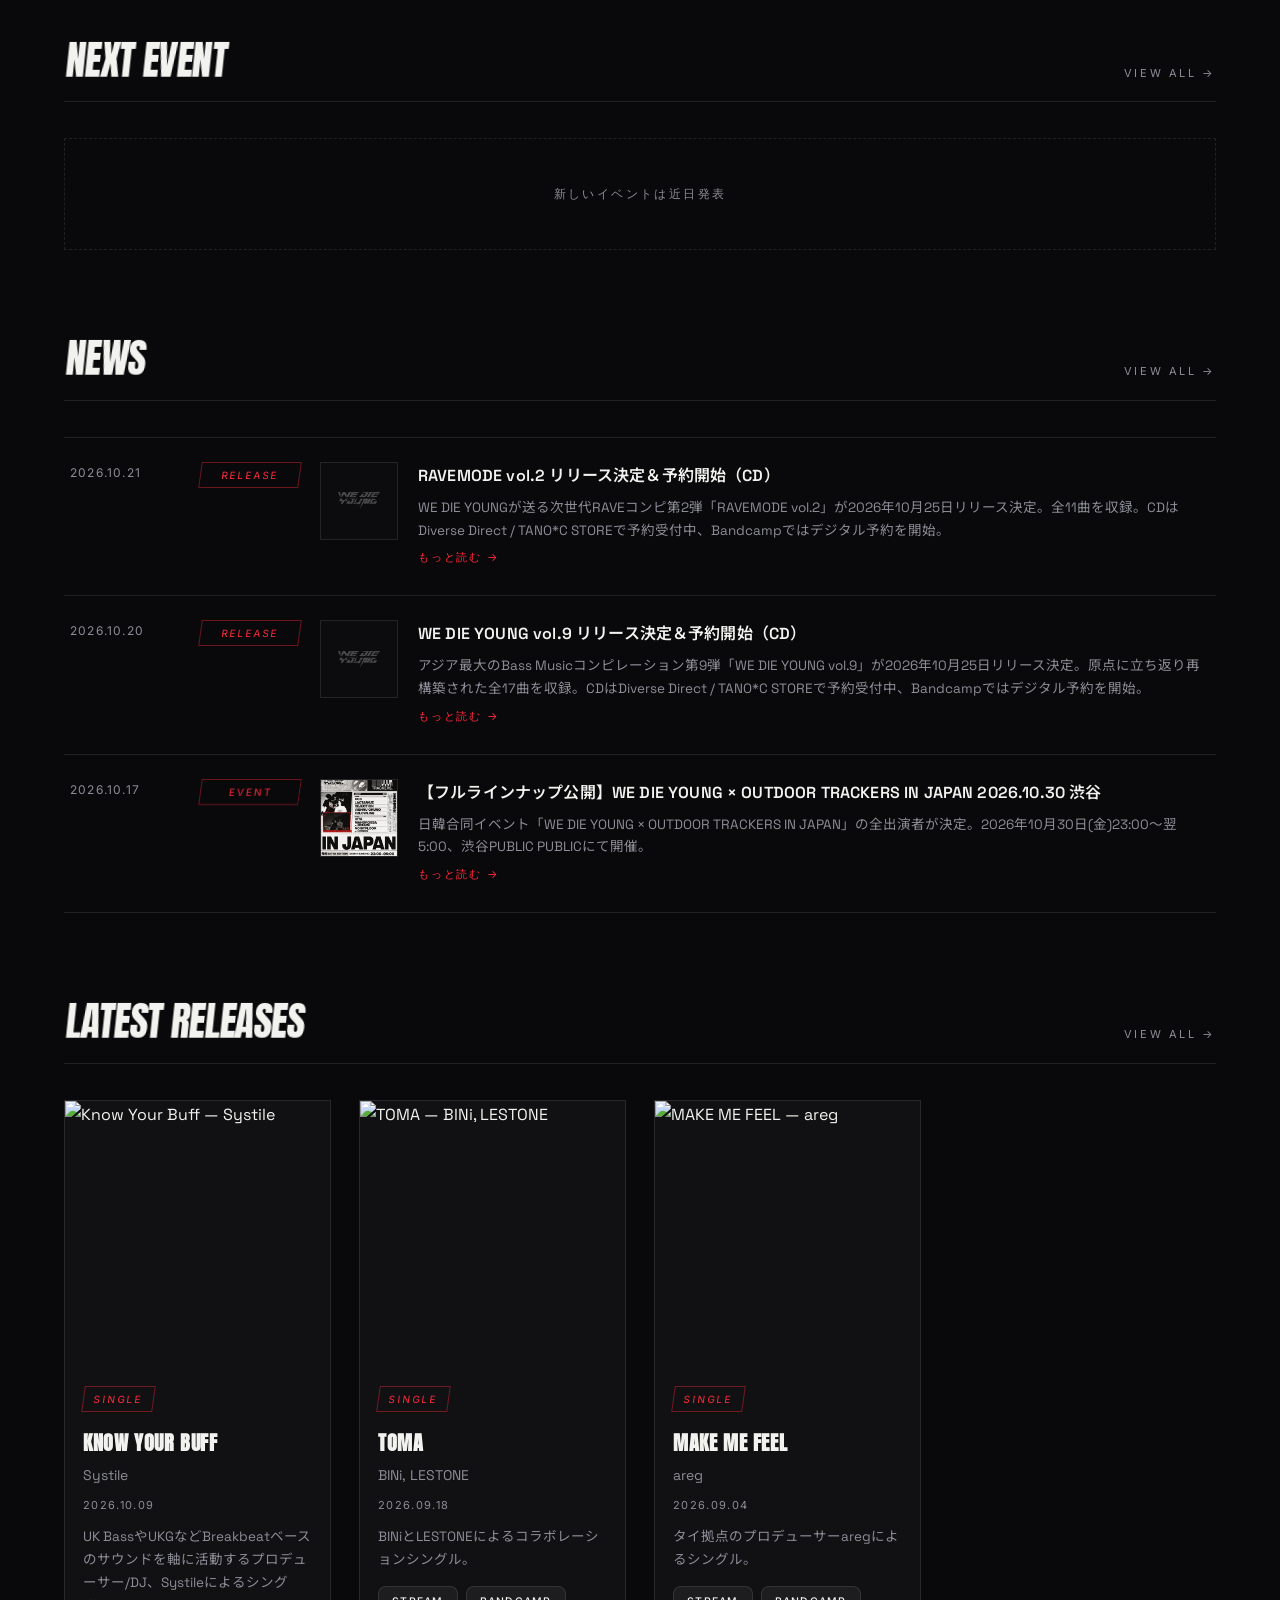
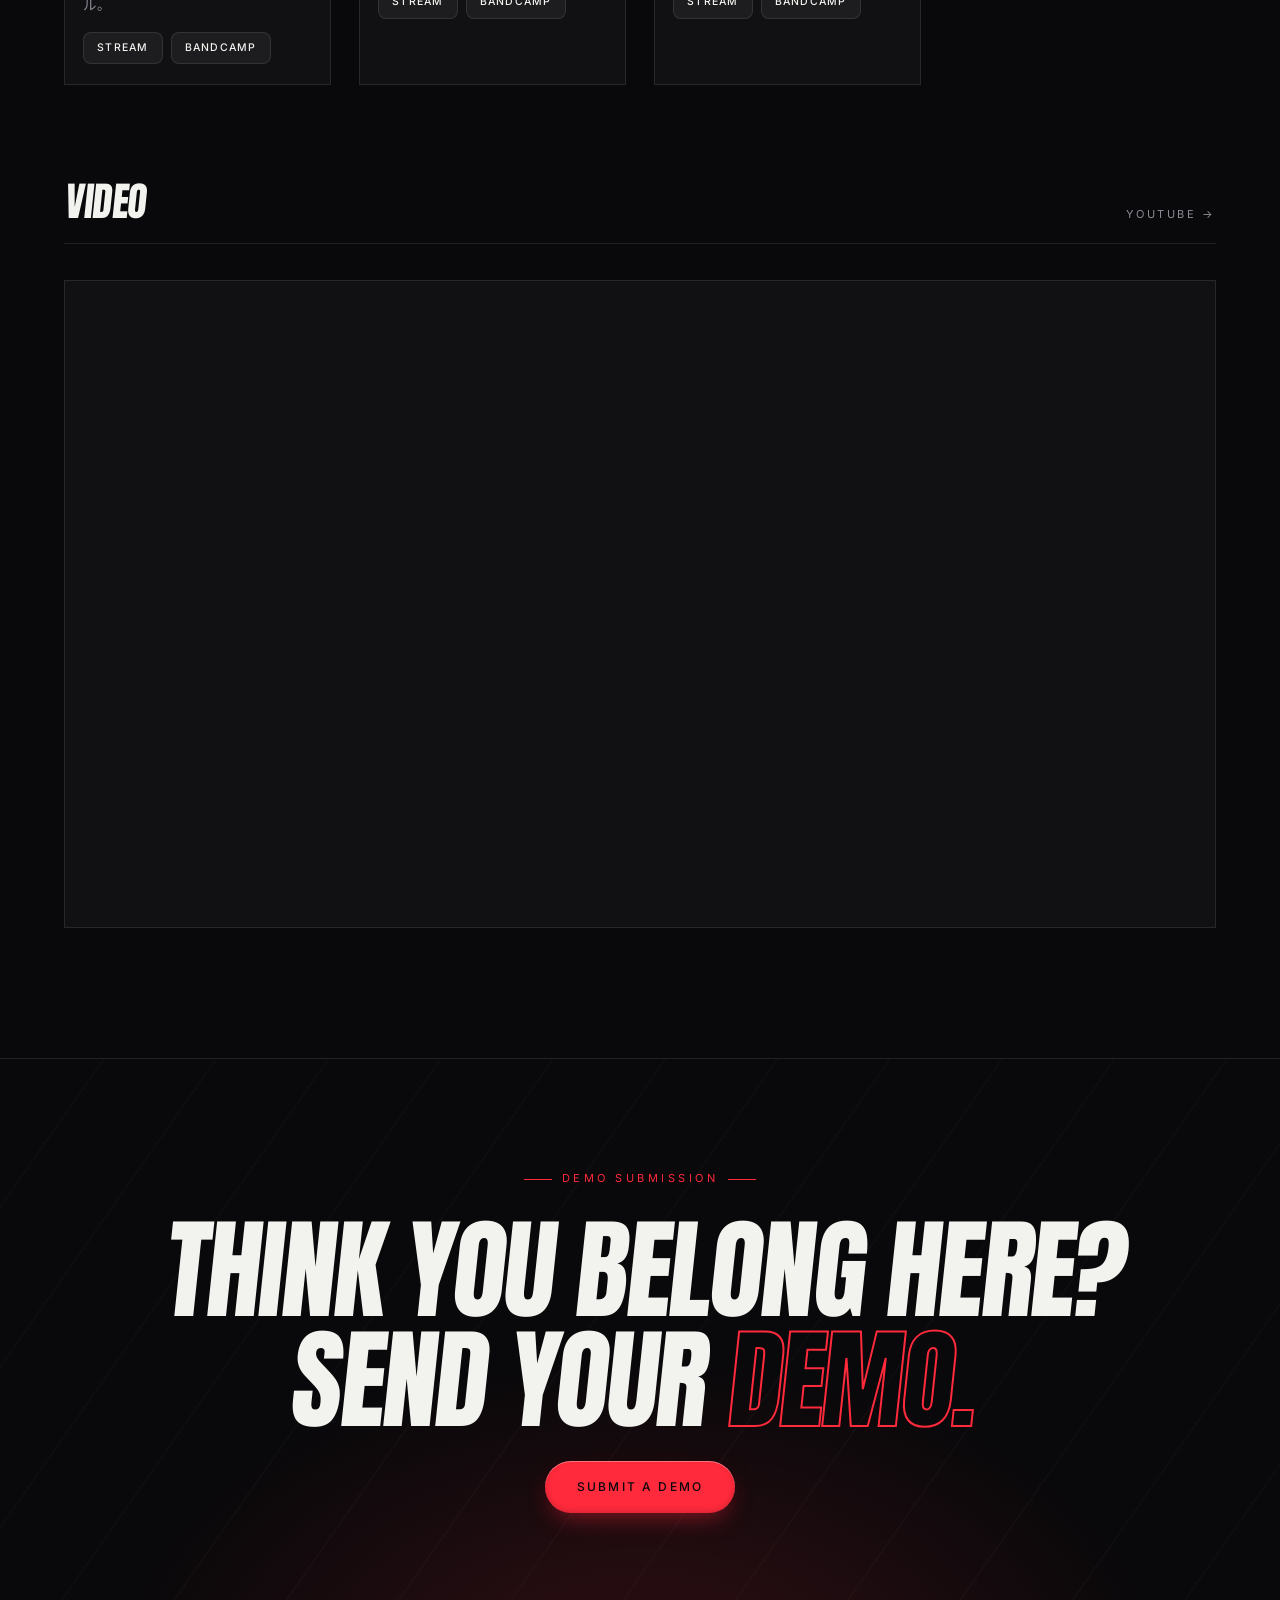
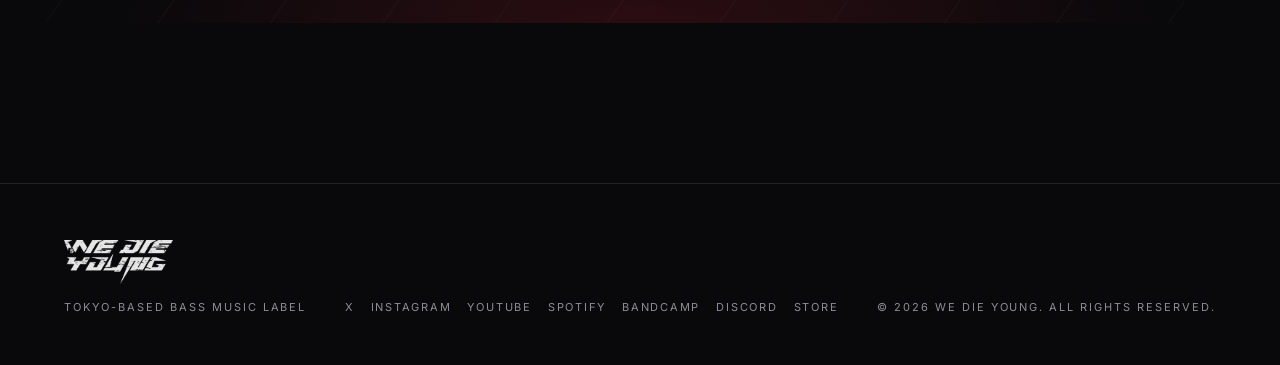
==== commit a6979e1d: "NEWS: RAVEMODE vol.2 リリース決定＆予約開始（CD）の記事を追加 Co-Authored-By: Claude Sonnet 5.5 <noreply@anthropic.com>" ====
--- a/index.html
+++ b/index.html
@@ -401,7 +401,7 @@
   </footer>
 
   <!-- ★ コンテンツはすべて js/data.js を編集して更新します -->
-  <script src="js/data.js?v=2026102001"></script>
-  <script src="js/main.js?v=2026102001"></script>
+  <script src="js/data.js?v=2026102101"></script>
+  <script src="js/main.js?v=2026102101"></script>
 </body>
 </html>
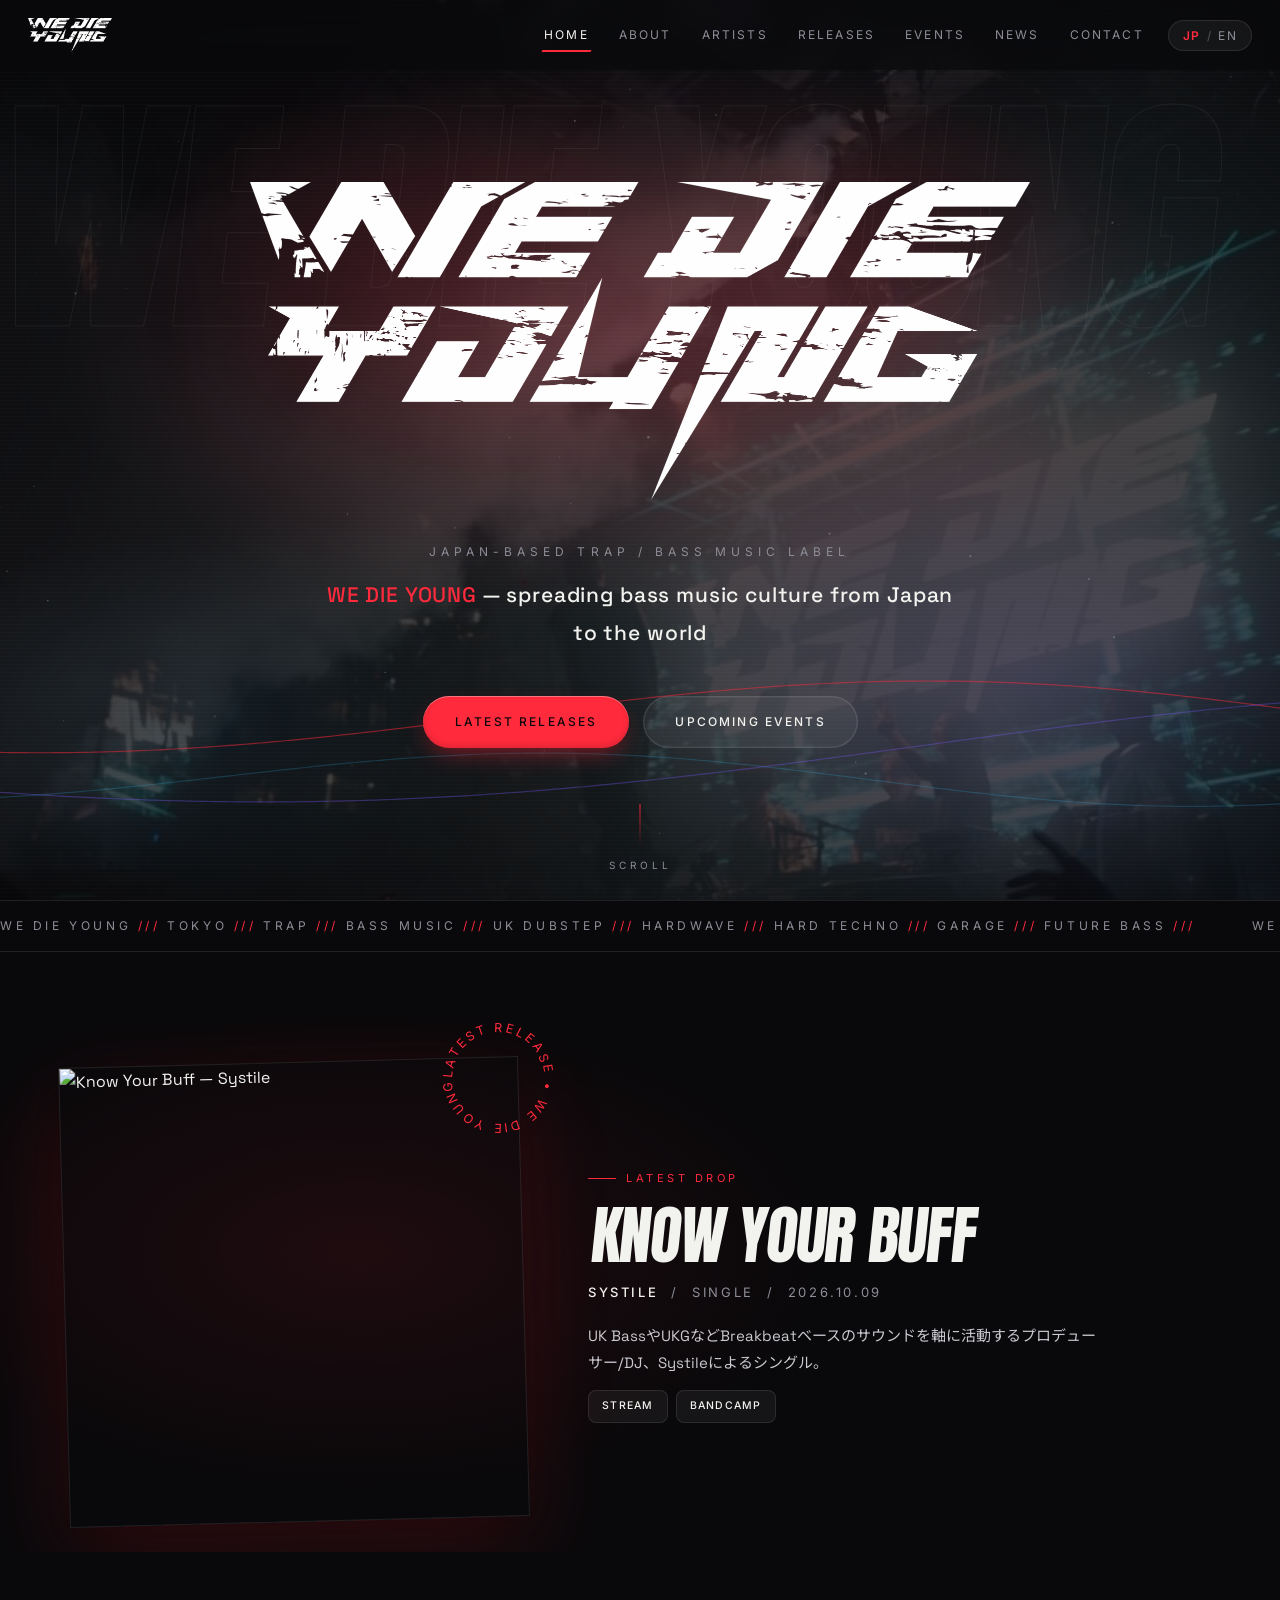
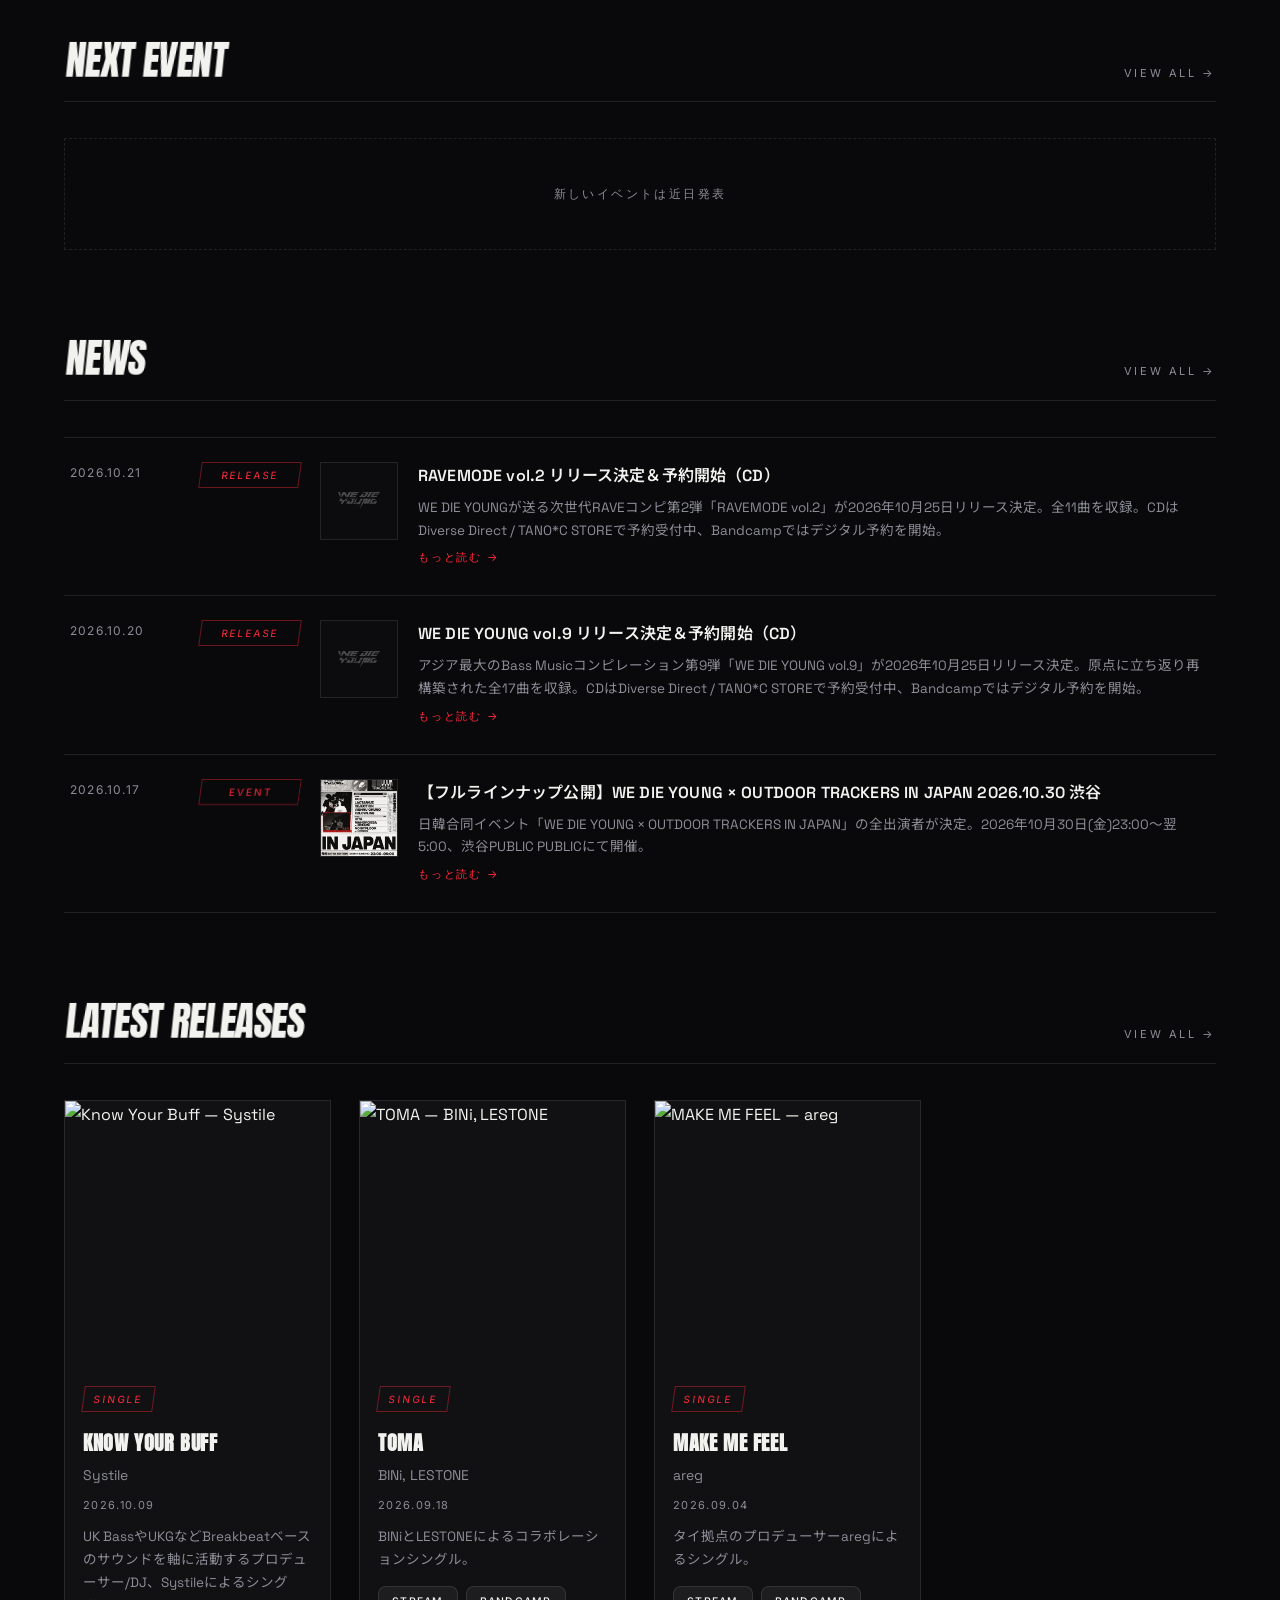
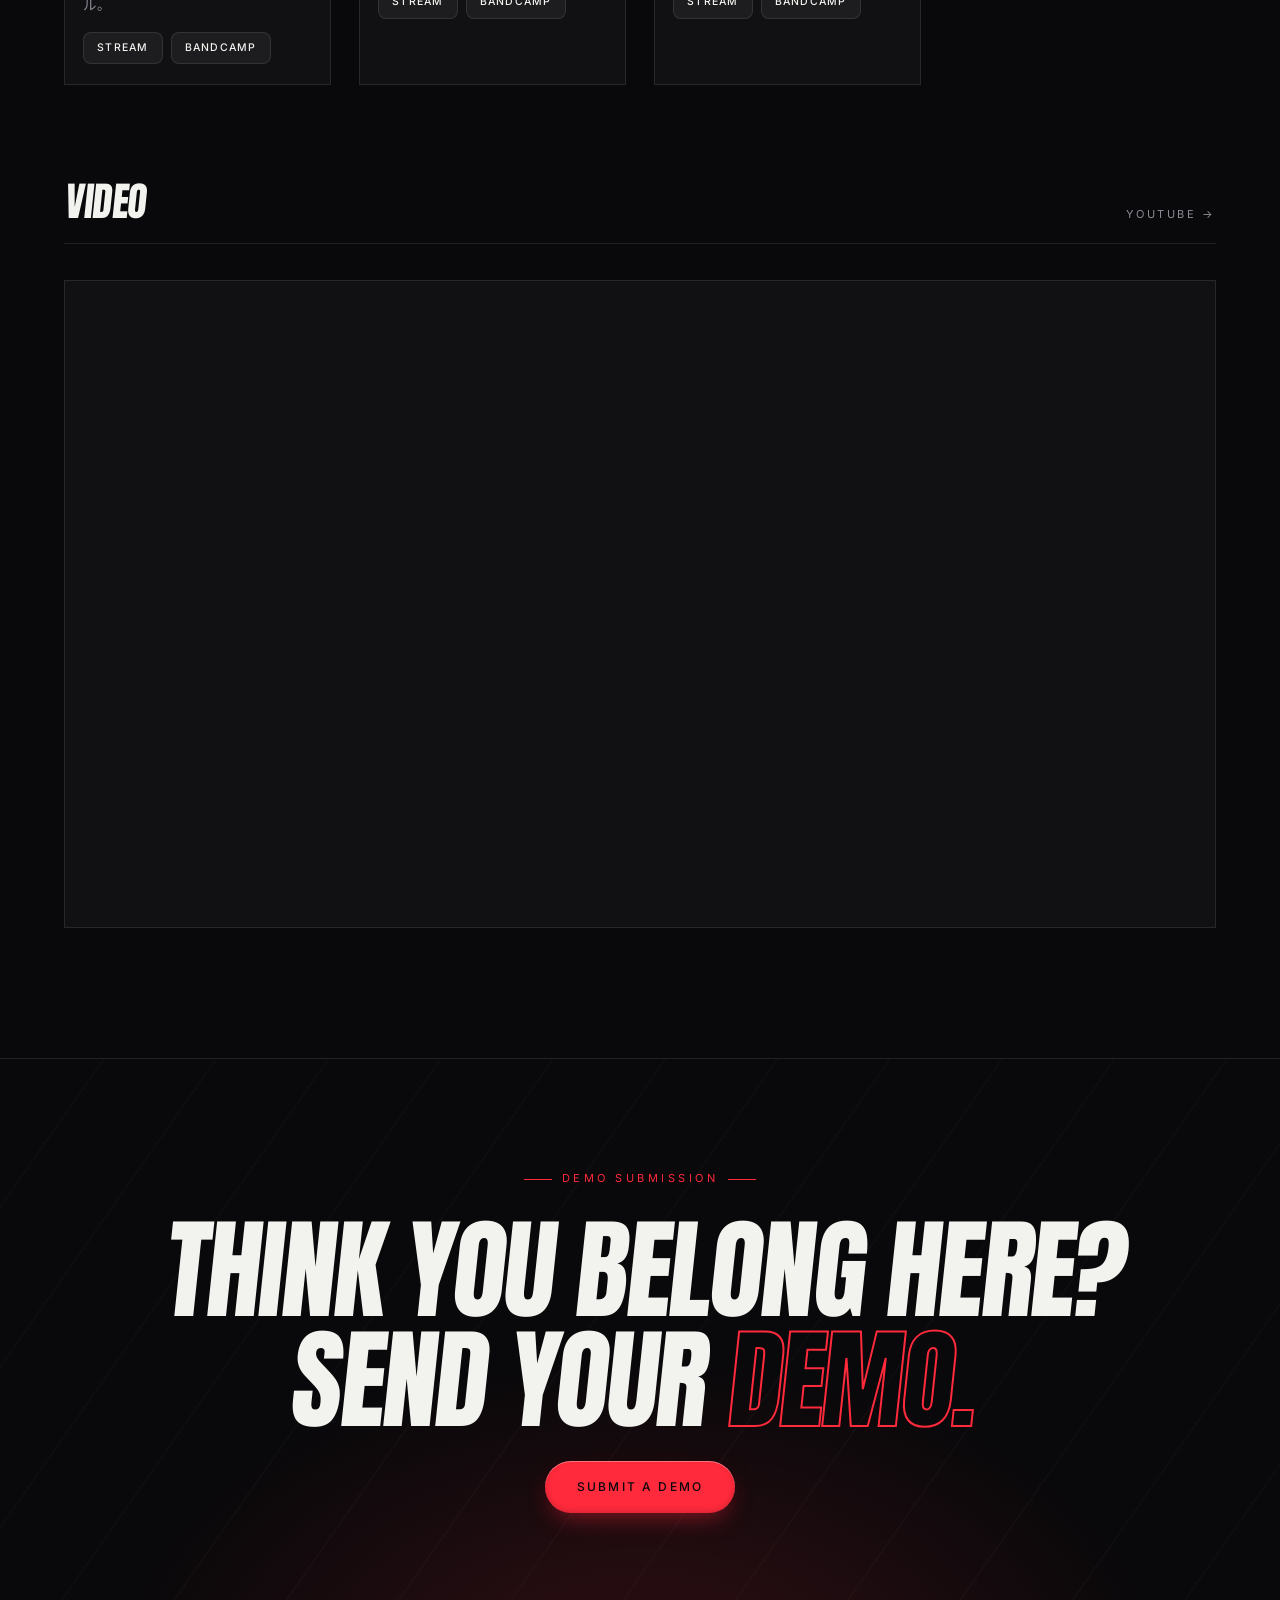
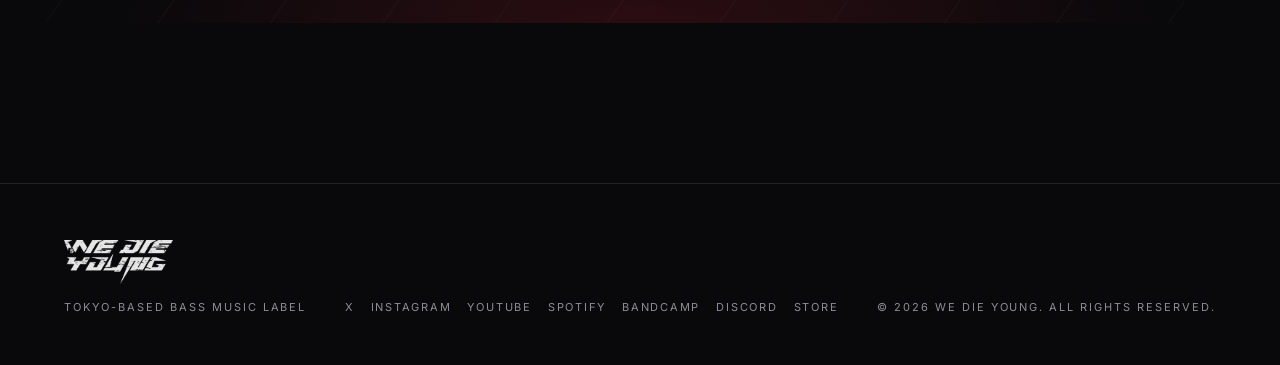
==== commit df65646f: "EVENTS/NEWS: LIZDEKイベントにRAチケットボタンと公式ラインナップ18組を追加 Co-Authored-By: Claude Sonnet 5.5 <noreply@anthropi" ====
--- a/index.html
+++ b/index.html
@@ -401,7 +401,7 @@
   </footer>
 
   <!-- ★ コンテンツはすべて js/data.js を編集して更新します -->
-  <script src="js/data.js?v=2026102101"></script>
-  <script src="js/main.js?v=2026102101"></script>
+  <script src="js/data.js?v=2026110603"></script>
+  <script src="js/main.js?v=2026110603"></script>
 </body>
 </html>
